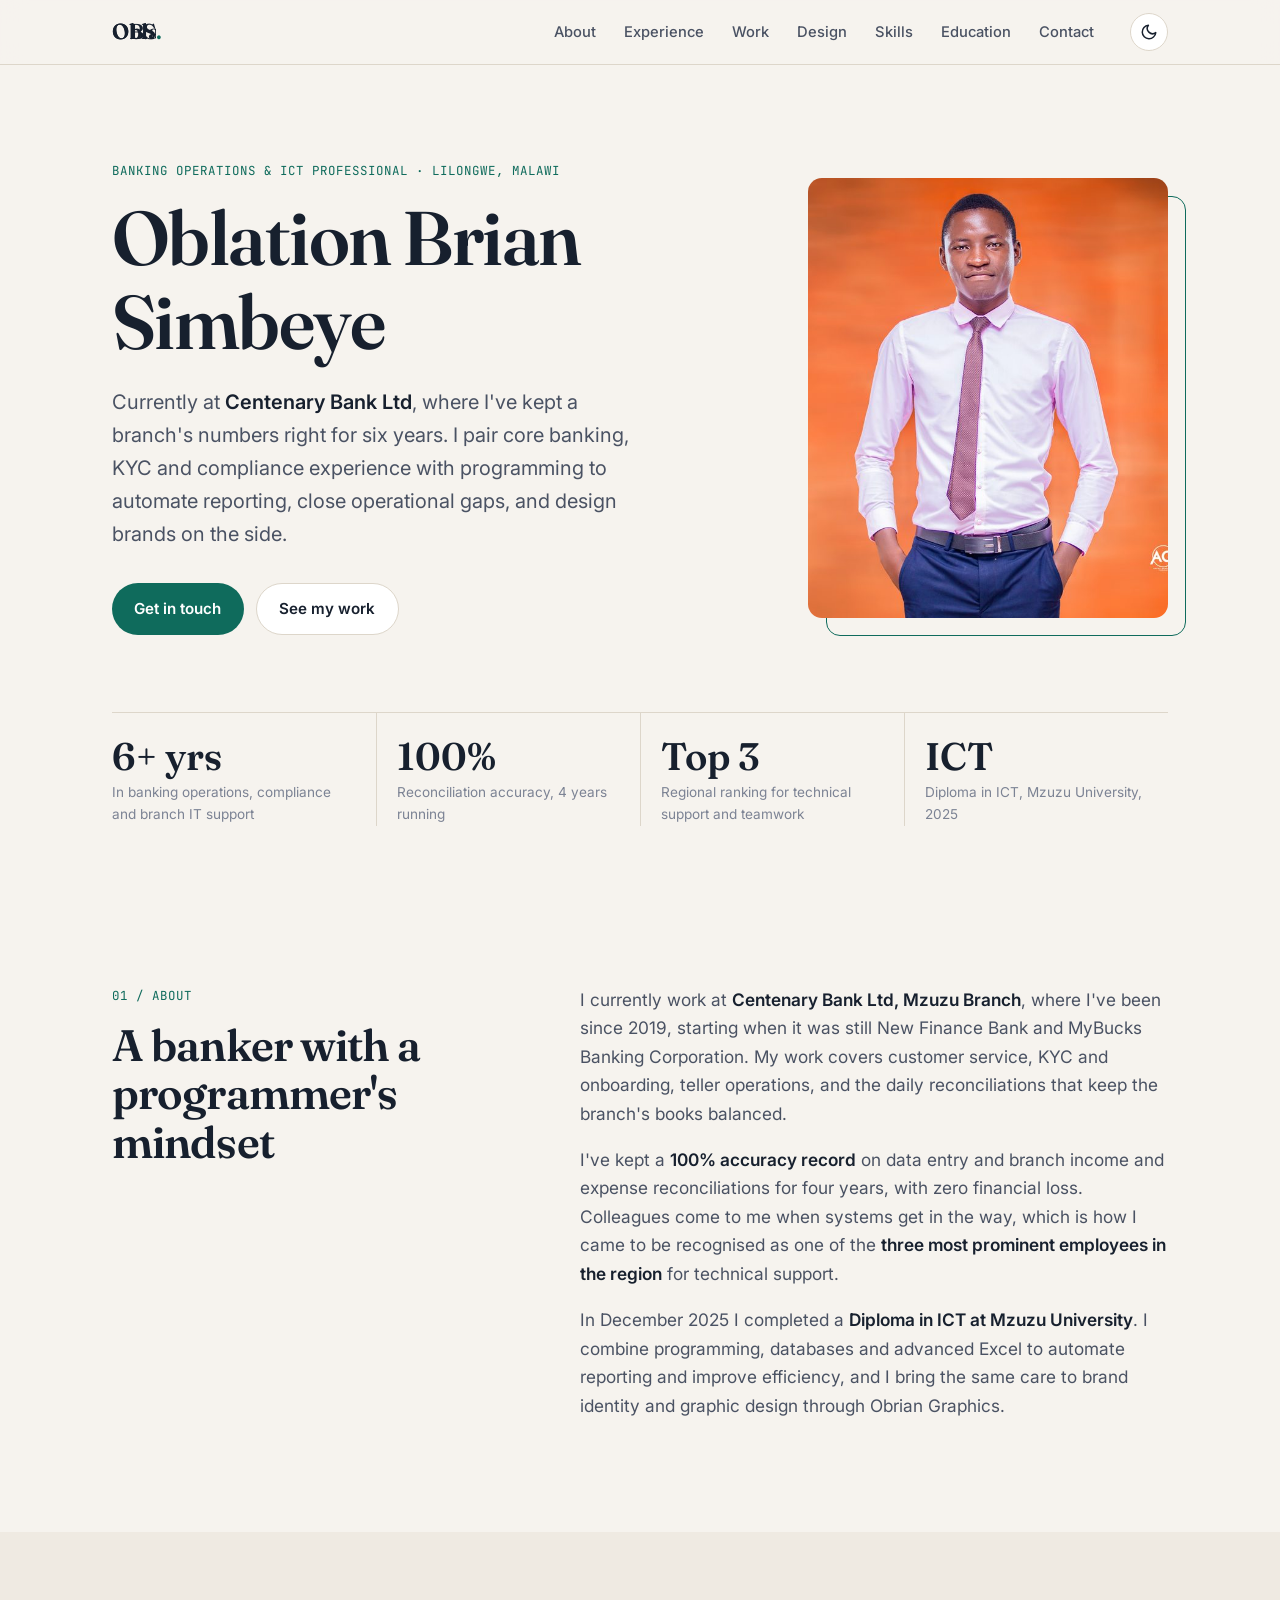
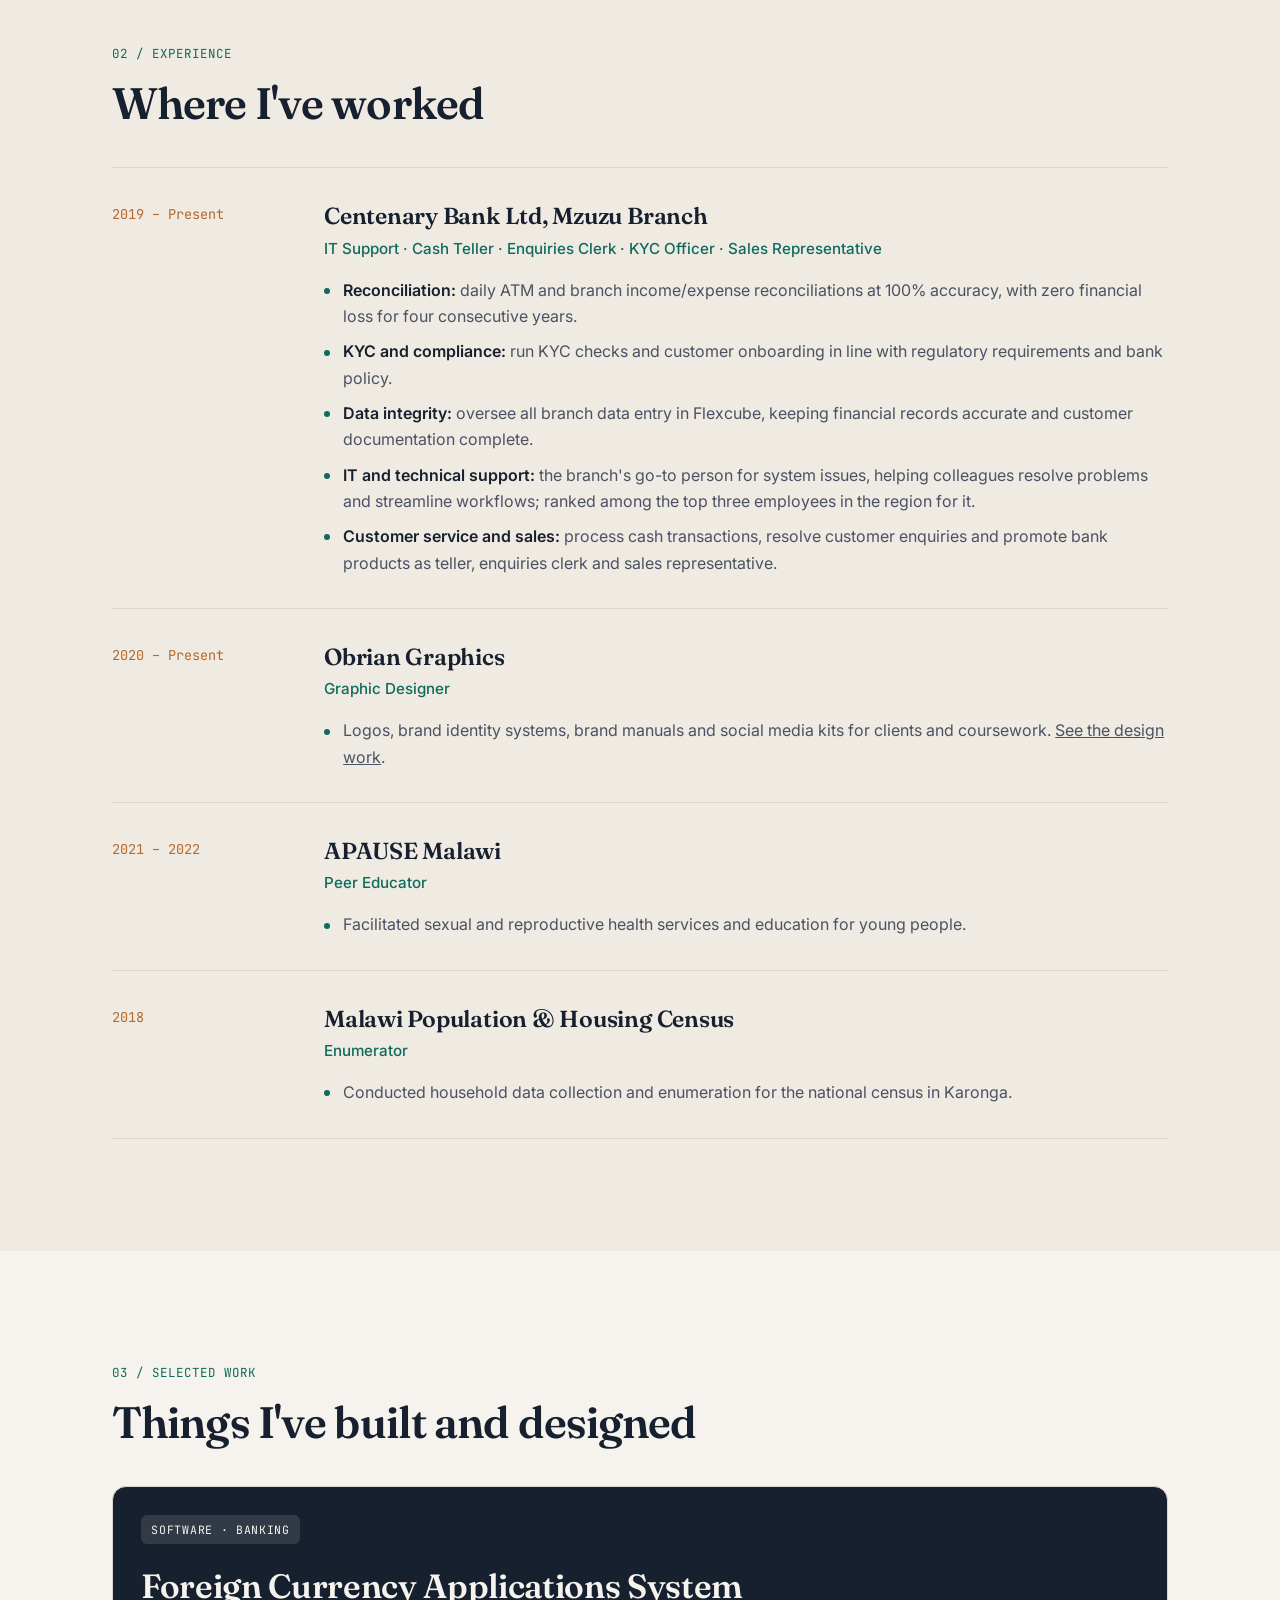
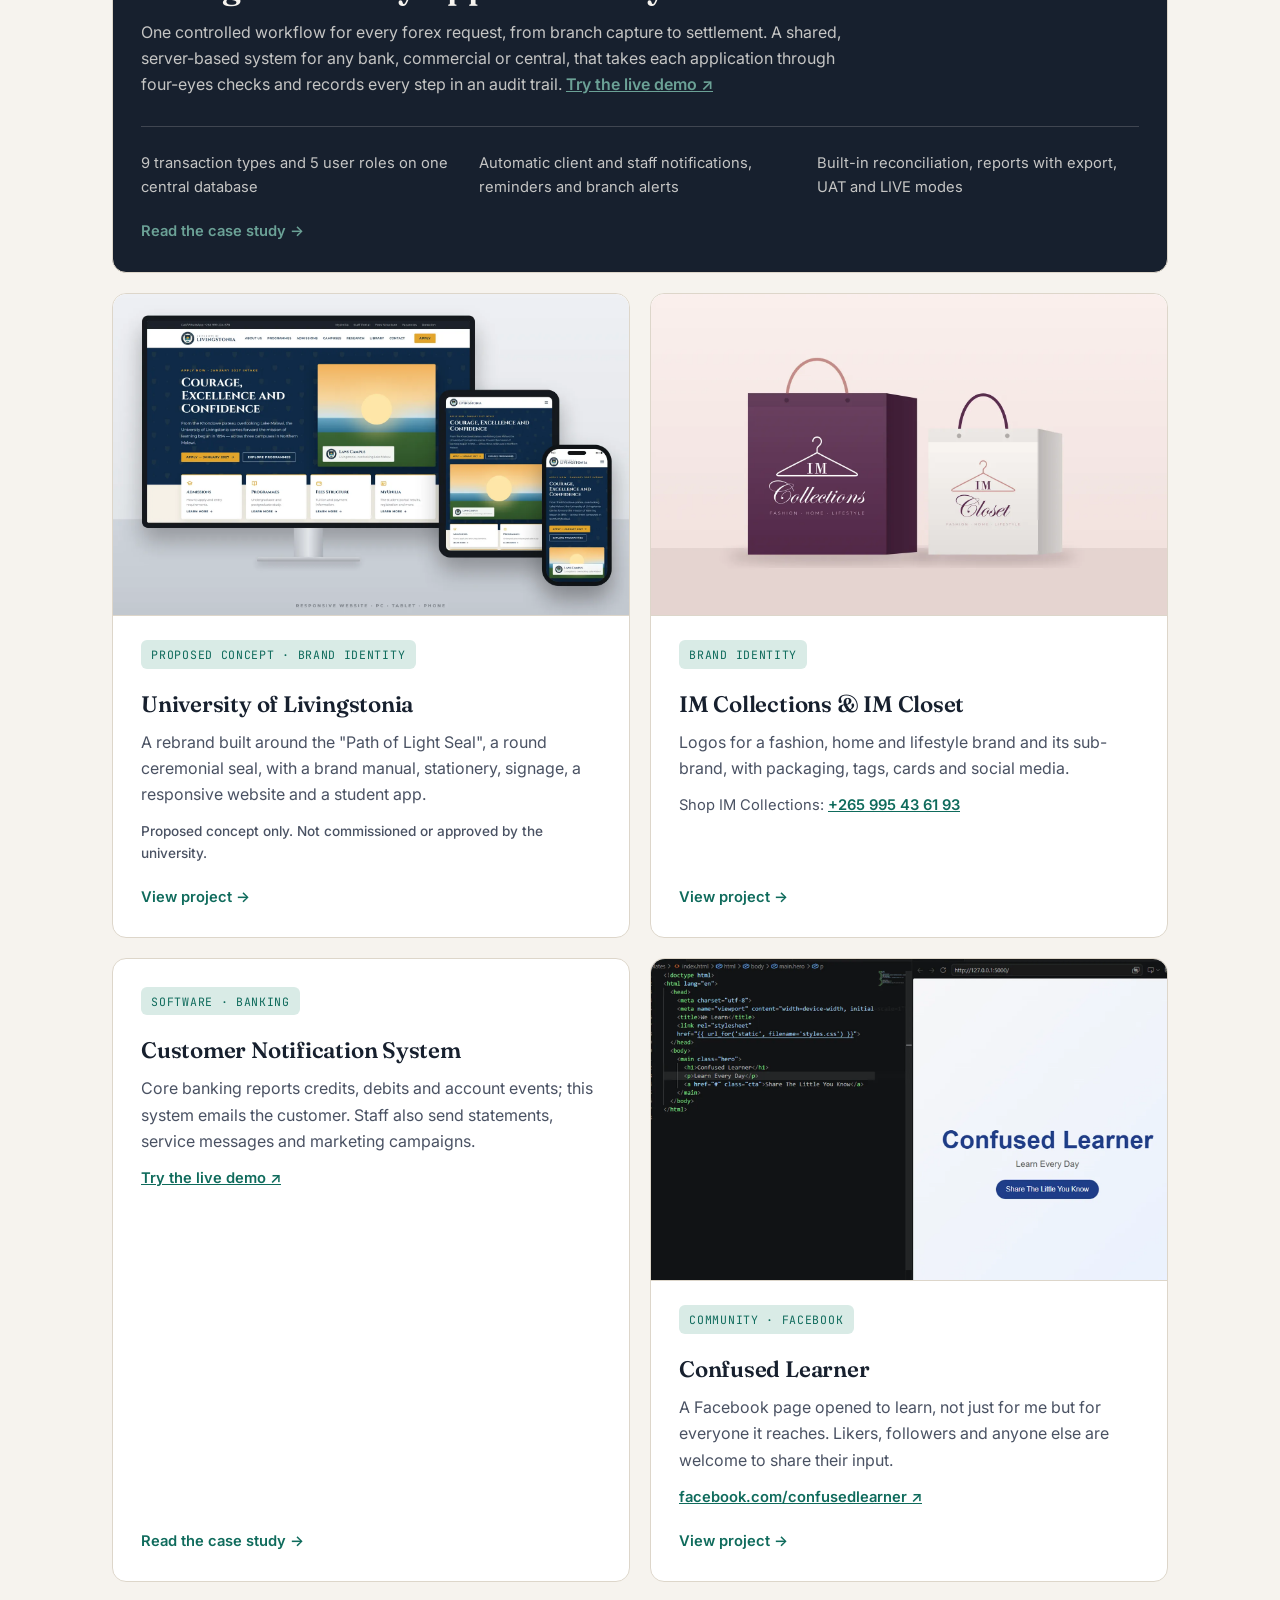
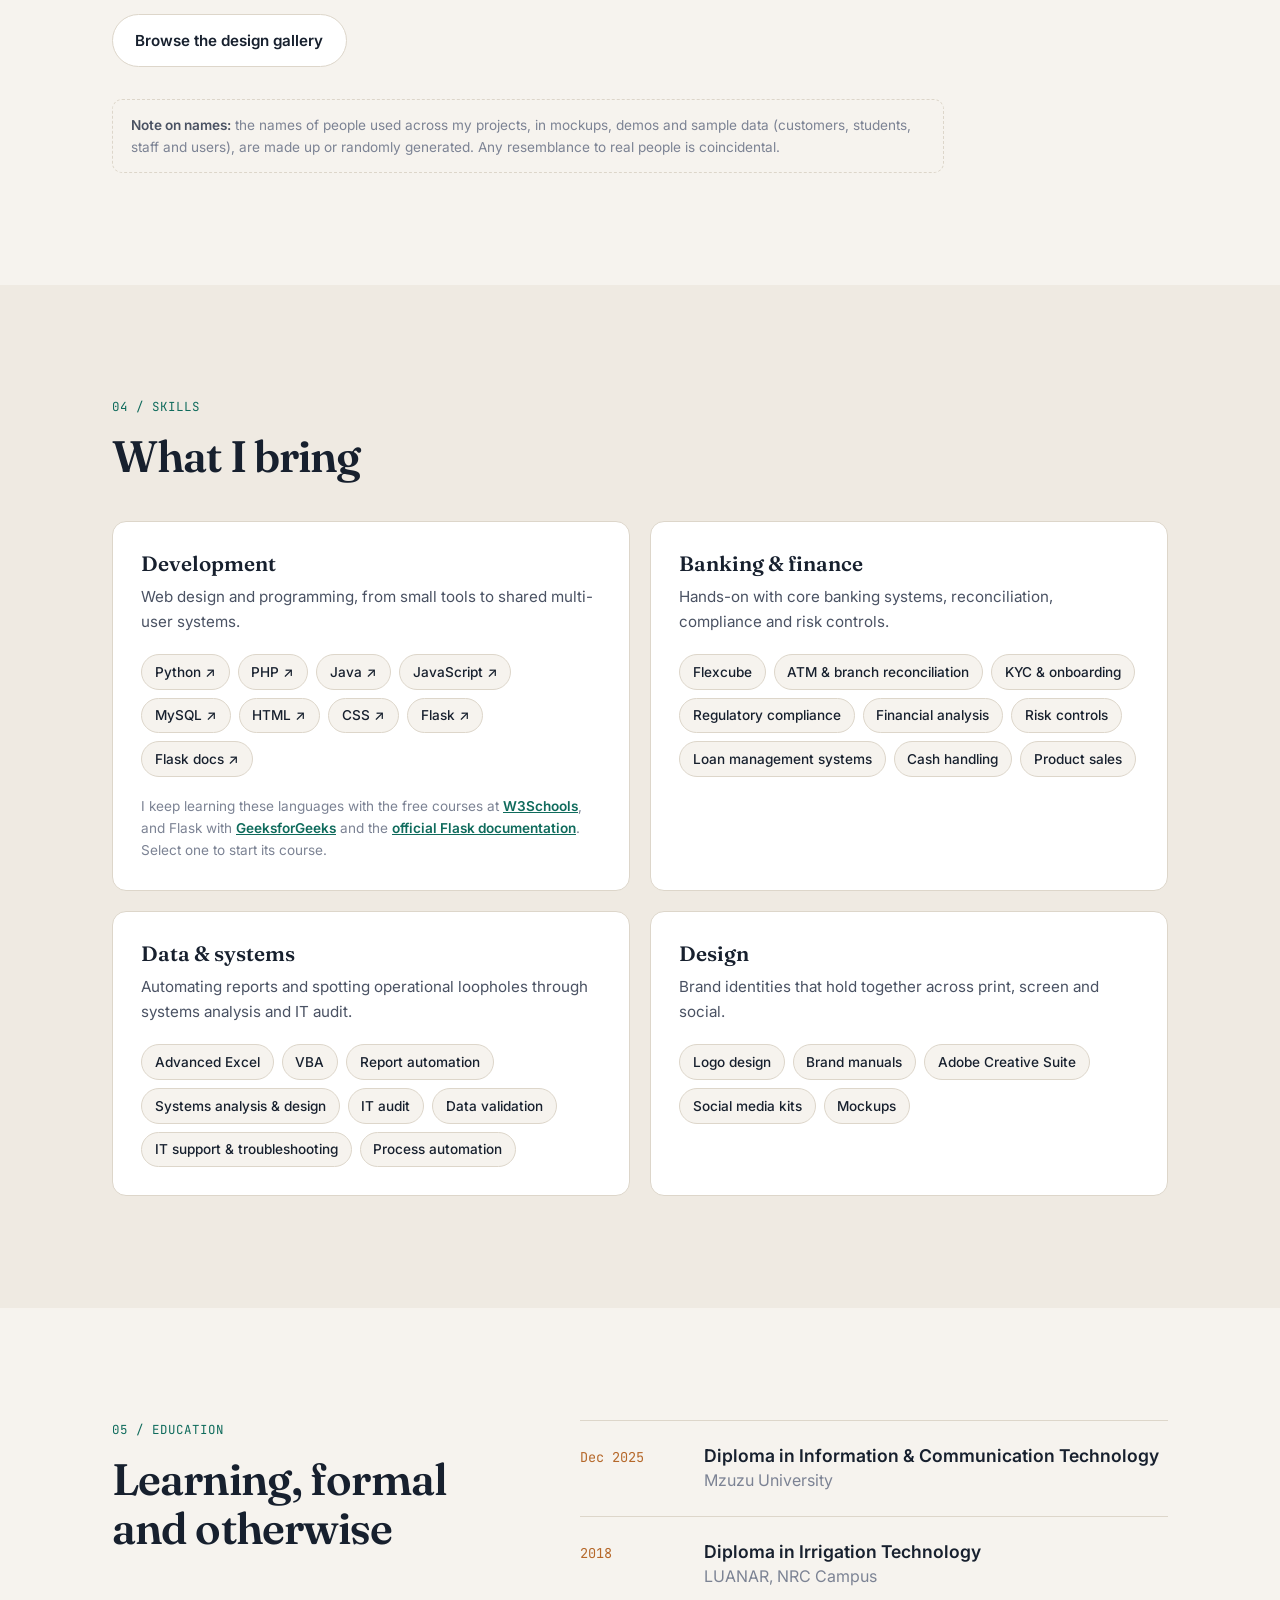
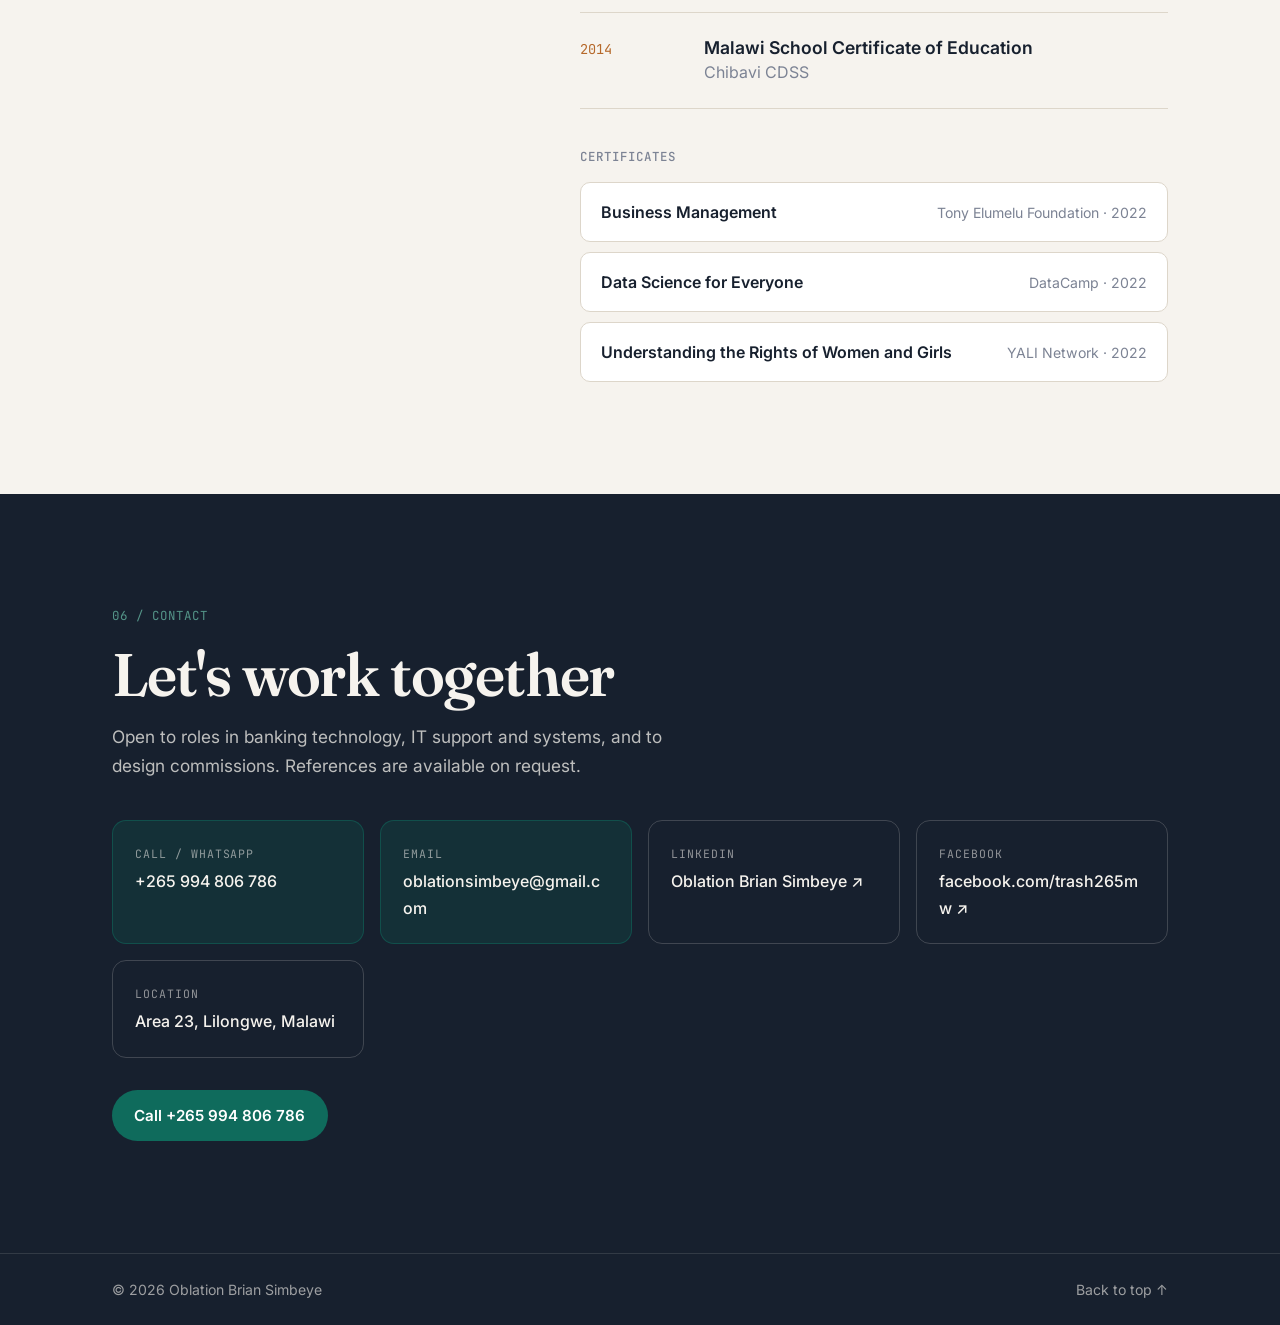
==== client/index.html @ 64e65b82 "Add the official Flask documentation link Co-Authored-By: Claude Opus 5.5 <noreply@anthropic.com>" ====
<!DOCTYPE html>
<html lang="en">
<head>
    <meta charset="UTF-8">
    <meta name="viewport" content="width=device-width, initial-scale=1.0">
    <title>Oblation Brian Simbeye</title>
    <meta name="description" content="Banking Operations & ICT Professional in Malawi: core banking operations, KYC and compliance, software development and graphic design.">
    <meta property="og:type" content="website">
    <meta property="og:title" content="Oblation Brian Simbeye · Banking Operations & ICT Professional">
    <meta property="og:description" content="Banking systems, software and brand identity work from Malawi.">
    <meta property="og:image" content="images/share.jpg">
    <meta name="twitter:card" content="summary_large_image">
    <link rel="icon" href="favicon.svg" type="image/svg+xml">
    <link rel="preconnect" href="https://fonts.googleapis.com">
    <link rel="preconnect" href="https://fonts.gstatic.com" crossorigin>
    <link href="https://fonts.googleapis.com/css2?family=Fraunces:opsz,wght@9..144,500;9..144,600&family=Inter:wght@400;500;600&family=JetBrains+Mono:wght@500&display=swap" rel="stylesheet">
    <link rel="stylesheet" href="style.css">
    <script>
        // Apply a saved theme before first paint to avoid a flash
        try {
            const saved = localStorage.getItem('theme');
            if (saved) document.documentElement.dataset.theme = saved;
        } catch (e) {}
    </script>
</head>
<body>
    <header class="site-header">
        <nav class="nav container">
            <a href="#home" class="brand" aria-label="Oblation Brian Simbeye, home"><span class="brand-name" aria-hidden="true"><span class="brand-short">OBS</span><span class="brand-full">Oblation Brian Simbeye</span></span><span class="brand-dot" aria-hidden="true">.</span></a>
            <ul class="nav-links" id="nav-links">
                <li><a href="#about">About</a></li>
                <li><a href="#experience">Experience</a></li>
                <li><a href="#projects">Work</a></li>
                <li><a href="design.html">Design</a></li>
                <li><a href="#skills">Skills</a></li>
                <li><a href="#education">Education</a></li>
                <li><a href="#contact">Contact</a></li>
            </ul>
            <button class="theme-toggle" type="button" aria-label="Toggle dark mode">
                <svg class="icon-moon" viewBox="0 0 24 24" aria-hidden="true"><path d="M21 12.8A9 9 0 1 1 11.2 3a7 7 0 0 0 9.8 9.8z"/></svg>
                <svg class="icon-sun" viewBox="0 0 24 24" aria-hidden="true"><circle cx="12" cy="12" r="4"/><path d="M12 2v2M12 20v2M4.9 4.9l1.4 1.4M17.7 17.7l1.4 1.4M2 12h2M20 12h2M4.9 19.1l1.4-1.4M17.7 6.3l1.4-1.4"/></svg>
            </button>
            <button class="menu-toggle" type="button" aria-label="Open menu" aria-expanded="false" aria-controls="nav-links">
                <svg viewBox="0 0 24 24" aria-hidden="true"><path d="M4 7h16M4 12h16M4 17h16"/></svg>
            </button>
        </nav>
    </header>

    <main>
        <!-- Hero -->
        <section id="home" class="hero">
            <div class="container hero-grid">
                <div class="hero-text">
                    <p class="eyebrow">Banking Operations &amp; ICT Professional · Lilongwe, Malawi</p>
                    <h1>Oblation Brian Simbeye</h1>
                    <p class="lede">
                        Currently at <strong>Centenary Bank Ltd</strong>, where I've kept a branch's numbers right for six years.
                        I pair core banking, KYC and compliance experience with programming to automate reporting,
                        close operational gaps, and design brands on the side.
                    </p>
                    <div class="hero-actions">
                        <a href="#contact" class="btn btn-primary">Get in touch</a>
                        <a href="#projects" class="btn btn-ghost">See my work</a>
                    </div>
                </div>
                <div class="hero-photo">
                    <img src="images/headshot.jpg" alt="Portrait of Oblation Brian Simbeye" width="720" height="720">
                </div>
            </div>

            <div class="container">
                <dl class="stats">
                    <div class="stat">
                        <dt>In banking operations, compliance and branch IT support</dt>
                        <dd>6+ yrs</dd>
                    </div>
                    <div class="stat">
                        <dt>Reconciliation accuracy, 4 years running</dt>
                        <dd>100%</dd>
                    </div>
                    <div class="stat">
                        <dt>Regional ranking for technical support and teamwork</dt>
                        <dd>Top 3</dd>
                    </div>
                    <div class="stat">
                        <dt>Diploma in ICT, Mzuzu University, 2025</dt>
                        <dd>ICT</dd>
                    </div>
                </dl>
            </div>
        </section>

        <!-- About -->
        <section id="about" class="section">
            <div class="container split">
                <div class="section-head">
                    <p class="eyebrow">01 / About</p>
                    <h2>A banker with a programmer's mindset</h2>
                </div>
                <div class="prose">
                    <p>
                        I currently work at <strong>Centenary Bank Ltd, Mzuzu Branch</strong>, where I've been since
                        2019, starting when it was still New Finance Bank and MyBucks Banking Corporation. My work covers
                        customer service, KYC and onboarding, teller operations, and the daily reconciliations
                        that keep the branch's books balanced.
                    </p>
                    <p>
                        I've kept a <strong>100% accuracy record</strong> on data entry and branch income and
                        expense reconciliations for four years, with zero financial loss. Colleagues come to me
                        when systems get in the way, which is how I came to be recognised as one of the
                        <strong>three most prominent employees in the region</strong> for technical support.
                    </p>
                    <p>
                        In December 2025 I completed a <strong>Diploma in ICT at Mzuzu University</strong>. I combine
                        programming, databases and advanced Excel to automate reporting and improve efficiency,
                        and I bring the same care to brand identity and graphic design through Obrian Graphics.
                    </p>
                </div>
            </div>
        </section>

        <!-- Experience -->
        <section id="experience" class="section section-alt">
            <div class="container">
                <div class="section-head">
                    <p class="eyebrow">02 / Experience</p>
                    <h2>Where I've worked</h2>
                </div>

                <ol class="timeline">
                    <li class="role">
                        <div class="role-meta">
                            <span class="role-date">2019 – Present</span>
                        </div>
                        <div class="role-body">
                            <h3>Centenary Bank Ltd, Mzuzu Branch</h3>
                            <p class="role-title">IT Support · Cash Teller · Enquiries Clerk · KYC Officer · Sales Representative</p>
                            <ul>
                                <li><strong>Reconciliation:</strong> daily ATM and branch income/expense reconciliations at 100% accuracy, with zero financial loss for four consecutive years.</li>
                                <li><strong>KYC and compliance:</strong> run KYC checks and customer onboarding in line with regulatory requirements and bank policy.</li>
                                <li><strong>Data integrity:</strong> oversee all branch data entry in Flexcube, keeping financial records accurate and customer documentation complete.</li>
                                <li><strong>IT and technical support:</strong> the branch's go-to person for system issues, helping colleagues resolve problems and streamline workflows; ranked among the top three employees in the region for it.</li>
                                <li><strong>Customer service and sales:</strong> process cash transactions, resolve customer enquiries and promote bank products as teller, enquiries clerk and sales representative.</li>
                            </ul>
                        </div>
                    </li>

                    <li class="role">
                        <div class="role-meta">
                            <span class="role-date">2020 – Present</span>
                        </div>
                        <div class="role-body">
                            <h3>Obrian Graphics</h3>
                            <p class="role-title">Graphic Designer</p>
                            <ul>
                                <li>Logos, brand identity systems, brand manuals and social media kits for clients and coursework. <a href="design.html">See the design work</a>.</li>
                            </ul>
                        </div>
                    </li>

                    <li class="role">
                        <div class="role-meta">
                            <span class="role-date">2021 – 2022</span>
                        </div>
                        <div class="role-body">
                            <h3>APAUSE Malawi</h3>
                            <p class="role-title">Peer Educator</p>
                            <ul>
                                <li>Facilitated sexual and reproductive health services and education for young people.</li>
                            </ul>
                        </div>
                    </li>

                    <li class="role">
                        <div class="role-meta">
                            <span class="role-date">2018</span>
                        </div>
                        <div class="role-body">
                            <h3>Malawi Population &amp; Housing Census</h3>
                            <p class="role-title">Enumerator</p>
                            <ul>
                                <li>Conducted household data collection and enumeration for the national census in Karonga.</li>
                            </ul>
                        </div>
                    </li>
                </ol>
            </div>
        </section>

        <!-- Projects -->
        <section id="projects" class="section">
            <div class="container">
                <div class="section-head">
                    <p class="eyebrow">03 / Selected work</p>
                    <h2>Things I've built and designed</h2>
                </div>

                <div class="projects">
                    <article class="project project-feature">
                        <div class="project-tag">Software · Banking</div>
                        <h3><a href="work/forex.html">Foreign Currency Applications System</a></h3>
                        <p>
                            One controlled workflow for every forex request, from branch capture to settlement.
                            A shared, server-based system for any bank, commercial or central, that takes each
                            application through four-eyes checks and records every step in an audit trail.
                            <a href="demo/forex/" target="_blank" rel="noopener" class="inline-demo">Try the live demo ↗</a>
                        </p>
                        <ul class="project-points">
                            <li>9 transaction types and 5 user roles on one central database</li>
                            <li>Automatic client and staff notifications, reminders and branch alerts</li>
                            <li>Built-in reconciliation, reports with export, UAT and LIVE modes</li>
                        </ul>
                        <span class="project-link">Read the case study</span>
                    </article>

                    <article class="project">
                        <a class="project-media" href="work/unilia.html" tabindex="-1" aria-hidden="true">
                            <img src="images/unilia-seal/devices.webp" alt="" loading="lazy" width="1600" height="1000">
                        </a>
                        <div class="project-tag">Proposed concept · Brand identity</div>
                        <h3><a href="work/unilia.html">University of Livingstonia</a></h3>
                        <p>
                            A rebrand built around the "Path of Light Seal", a round ceremonial seal, with a
                            brand manual, stationery, signage, a responsive website and a student app.
                        </p>
                        <p class="card-caution">Proposed concept only. Not commissioned or approved by the university.</p>
                        <span class="project-link">View project</span>
                    </article>

                    <article class="project">
                        <a class="project-media" href="work/im-collections.html" tabindex="-1" aria-hidden="true">
                            <img src="images/im/shopping-bags.webp" alt="" loading="lazy" width="1600" height="1100">
                        </a>
                        <div class="project-tag">Brand identity</div>
                        <h3><a href="work/im-collections.html">IM Collections &amp; IM Closet</a></h3>
                        <p>
                            Logos for a fashion, home and lifestyle brand and its sub-brand, with packaging,
                            tags, cards and social media.
                        </p>
                        <p class="card-contact">Shop IM Collections: <a href="https://wa.me/265995436193" target="_blank" rel="noopener" class="inline-demo">+265 995 43 61 93</a></p>
                        <span class="project-link">View project</span>
                    </article>

                    <article class="project">
                        <div class="project-tag">Software · Banking</div>
                        <h3><a href="work/notifications.html">Customer Notification System</a></h3>
                        <p>
                            Core banking reports credits, debits and account events; this system emails the
                            customer. Staff also send statements, service messages and marketing campaigns.
                        </p>
                        <p class="card-contact"><a href="https://bank-notifications-demo.onrender.com/" target="_blank" rel="noopener" class="inline-demo">Try the live demo ↗</a></p>
                        <span class="project-link">Read the case study</span>
                    </article>

                    <article class="project">
                        <a class="project-media" href="work/we-learn.html" tabindex="-1" aria-hidden="true">
                            <img src="images/we-learn/screen.webp" alt="" loading="lazy" width="1600" height="1600">
                        </a>
                        <div class="project-tag">Community · Facebook</div>
                        <h3><a href="work/we-learn.html">Confused Learner</a></h3>
                        <p>
                            A Facebook page opened to learn, not just for me but for everyone it reaches.
                            Likers, followers and anyone else are welcome to share their input.
                        </p>
                        <p class="card-contact"><a href="https://www.facebook.com/confusedlearner/" target="_blank" rel="noopener" class="inline-demo">facebook.com/confusedlearner ↗</a></p>
                        <span class="project-link">View project</span>
                    </article>
                </div>

                <div class="section-foot">
                    <a href="design.html" class="btn btn-ghost">Browse the design gallery</a>
                </div>
                <p class="names-note" role="note"><strong>Note on names:</strong> the names of people used across my projects, in mockups, demos and sample data (customers, students, staff and users), are made up or randomly generated. Any resemblance to real people is coincidental.</p>
            </div>
        </section>

        <!-- Skills -->
        <section id="skills" class="section section-alt">
            <div class="container">
                <div class="section-head">
                    <p class="eyebrow">04 / Skills</p>
                    <h2>What I bring</h2>
                </div>

                <div class="skill-groups">
                    <div class="skill-group">
                        <h3>Development</h3>
                        <p>Web design and programming, from small tools to shared multi-user systems.</p>
                        <ul class="chips">
                            <li><a href="https://www.w3schools.com/python/" target="_blank" rel="noopener" title="Free Python course on W3Schools">Python ↗</a></li>
                            <li><a href="https://www.w3schools.com/php/" target="_blank" rel="noopener" title="Free PHP course on W3Schools">PHP ↗</a></li>
                            <li><a href="https://www.w3schools.com/java/" target="_blank" rel="noopener" title="Free Java course on W3Schools">Java ↗</a></li>
                            <li><a href="https://www.w3schools.com/js/" target="_blank" rel="noopener" title="Free JavaScript course on W3Schools">JavaScript ↗</a></li>
                            <li><a href="https://www.w3schools.com/mysql/" target="_blank" rel="noopener" title="Free MySQL course on W3Schools">MySQL ↗</a></li>
                            <li><a href="https://www.w3schools.com/html/" target="_blank" rel="noopener" title="Free HTML course on W3Schools">HTML ↗</a></li>
                            <li><a href="https://www.w3schools.com/css/" target="_blank" rel="noopener" title="Free CSS course on W3Schools">CSS ↗</a></li>
                            <li><a href="https://www.geeksforgeeks.org/python/flask-tutorial/" target="_blank" rel="noopener" title="Free Flask tutorial on GeeksforGeeks">Flask ↗</a></li>
                            <li><a href="https://flask.palletsprojects.com/en/stable/" target="_blank" rel="noopener" title="Official Flask documentation">Flask docs ↗</a></li>
                        </ul>
                        <p class="skill-credit">
                            I keep learning these languages with the free courses at
                            <a href="https://www.w3schools.com/" target="_blank" rel="noopener">W3Schools</a>, and Flask
                            with <a href="https://www.geeksforgeeks.org/python/flask-tutorial/" target="_blank" rel="noopener">GeeksforGeeks</a>
                            and the <a href="https://flask.palletsprojects.com/en/stable/" target="_blank" rel="noopener">official Flask documentation</a>.
                            Select one to start its course.
                        </p>
                    </div>
                    <div class="skill-group">
                        <h3>Banking &amp; finance</h3>
                        <p>Hands-on with core banking systems, reconciliation, compliance and risk controls.</p>
                        <ul class="chips">
                            <li>Flexcube</li><li>ATM &amp; branch reconciliation</li><li>KYC &amp; onboarding</li>
                            <li>Regulatory compliance</li><li>Financial analysis</li><li>Risk controls</li>
                            <li>Loan management systems</li><li>Cash handling</li><li>Product sales</li>
                        </ul>
                    </div>
                    <div class="skill-group">
                        <h3>Data &amp; systems</h3>
                        <p>Automating reports and spotting operational loopholes through systems analysis and IT audit.</p>
                        <ul class="chips">
                            <li>Advanced Excel</li><li>VBA</li><li>Report automation</li>
                            <li>Systems analysis &amp; design</li><li>IT audit</li><li>Data validation</li>
                            <li>IT support &amp; troubleshooting</li><li>Process automation</li>
                        </ul>
                    </div>
                    <div class="skill-group">
                        <h3>Design</h3>
                        <p>Brand identities that hold together across print, screen and social.</p>
                        <ul class="chips">
                            <li>Logo design</li><li>Brand manuals</li><li>Adobe Creative Suite</li>
                            <li>Social media kits</li><li>Mockups</li>
                        </ul>
                    </div>
                </div>
            </div>
        </section>

        <!-- Education -->
        <section id="education" class="section">
            <div class="container split">
                <div class="section-head">
                    <p class="eyebrow">05 / Education</p>
                    <h2>Learning, formal and otherwise</h2>
                </div>
                <div>
                    <ul class="edu-list">
                        <li>
                            <span class="edu-year">Dec 2025</span>
                            <div>
                                <h3>Diploma in Information &amp; Communication Technology</h3>
                                <p>Mzuzu University</p>
                            </div>
                        </li>
                        <li>
                            <span class="edu-year">2018</span>
                            <div>
                                <h3>Diploma in Irrigation Technology</h3>
                                <p>LUANAR, NRC Campus</p>
                            </div>
                        </li>
                        <li>
                            <span class="edu-year">2014</span>
                            <div>
                                <h3>Malawi School Certificate of Education</h3>
                                <p>Chibavi CDSS</p>
                            </div>
                        </li>
                    </ul>

                    <h3 class="subhead">Certificates</h3>
                    <ul class="cert-list">
                        <li><span>Business Management</span><span>Tony Elumelu Foundation · 2022</span></li>
                        <li><span>Data Science for Everyone</span><span>DataCamp · 2022</span></li>
                        <li><span>Understanding the Rights of Women and Girls</span><span>YALI Network · 2022</span></li>
                    </ul>
                </div>
            </div>
        </section>

        <!-- Contact -->
        <section id="contact" class="section contact">
            <div class="container">
                <p class="eyebrow">06 / Contact</p>
                <h2>Let's work together</h2>
                <p class="contact-lede">
                    Open to roles in banking technology, IT support and systems, and to design commissions.
                    References are available on request.
                </p>
                <div class="contact-grid">
                    <a class="contact-card contact-card-primary" href="https://wa.me/265994806786" target="_blank" rel="noopener">
                        <span class="contact-label">Call / WhatsApp</span>
                        <span class="contact-value">+265 994 806 786</span>
                    </a>
                    <a class="contact-card contact-card-primary" href="mailto:oblationsimbeye@gmail.com">
                        <span class="contact-label">Email</span>
                        <span class="contact-value">oblationsimbeye@gmail.com</span>
                    </a>
                    <a class="contact-card" href="https://www.linkedin.com/in/oblation-brian-simbeye-961755188/" target="_blank" rel="noopener">
                        <span class="contact-label">LinkedIn</span>
                        <span class="contact-value">Oblation Brian Simbeye ↗</span>
                    </a>
                    <a class="contact-card" href="https://www.facebook.com/trash265mw/" target="_blank" rel="noopener">
                        <span class="contact-label">Facebook</span>
                        <span class="contact-value">facebook.com/trash265mw ↗</span>
                    </a>
                    <div class="contact-card">
                        <span class="contact-label">Location</span>
                        <span class="contact-value">Area 23, Lilongwe, Malawi</span>
                    </div>
                </div>
                <div class="section-foot">
                    <a href="tel:+265994806786" class="btn btn-primary">Call +265 994 806 786</a>
                </div>
            </div>
        </section>
    </main>

    <footer class="site-footer">
        <div class="container">
            <p>&copy; <span id="year">2026</span> Oblation Brian Simbeye</p>
            <a href="#home">Back to top ↑</a>
        </div>
    </footer>

    <script src="script.js"></script>
</body>
</html>
---- client/style.css ----
/* ---------- Tokens ---------- */
:root {
    --bg: #f6f3ee;
    --bg-alt: #efeae2;
    --surface: #ffffff;
    --ink: #17202e;
    --ink-soft: #4a5263;
    --ink-faint: #7c8394;
    --line: #ddd6ca;
    --accent: #0f6b5c;
    --accent-ink: #ffffff;
    --accent-soft: #d9ebe6;
    --warm: #b5682a;
    --deep: #17202e;
    --deep-ink: #f6f3ee;

    --font-display: 'Fraunces', Georgia, serif;
    --font-body: 'Inter', 'Segoe UI', system-ui, sans-serif;
    --font-mono: 'JetBrains Mono', Consolas, monospace;

    --radius: 14px;
    --max: 1120px;
    --gutter: clamp(16px, 4vw, 32px);
    color-scheme: light;
}

@media (prefers-color-scheme: dark) {
    :root:not([data-theme="light"]) {
        --bg: #11151c;
        --bg-alt: #161b24;
        --surface: #1c222d;
        --ink: #ece8e1;
        --ink-soft: #b3b8c3;
        --ink-faint: #848b99;
        --line: #2b3240;
        --accent: #5cc4ae;
        --accent-ink: #0b1714;
        --accent-soft: #1d3a35;
        --warm: #e3a26a;
        --deep: #0a0d12;
        --deep-ink: #ece8e1;
        color-scheme: dark;
    }
}

:root[data-theme="dark"] {
    --bg: #11151c;
    --bg-alt: #161b24;
    --surface: #1c222d;
    --ink: #ece8e1;
    --ink-soft: #b3b8c3;
    --ink-faint: #848b99;
    --line: #2b3240;
    --accent: #5cc4ae;
    --accent-ink: #0b1714;
    --accent-soft: #1d3a35;
    --warm: #e3a26a;
    --deep: #0a0d12;
    --deep-ink: #ece8e1;
    color-scheme: dark;
}

/* Inverted blocks stay dark in both themes */
.project-feature,
.contact,
.site-footer {
    --ink: var(--deep);
    --bg: var(--deep-ink);
}

/* ---------- Base ---------- */
*,
*::before,
*::after {
    margin: 0;
    padding: 0;
    box-sizing: border-box;
}

html {
    scroll-behavior: smooth;
    scroll-padding-top: 72px;
}

body {
    font-family: var(--font-body);
    font-size: 1rem;
    line-height: 1.65;
    color: var(--ink);
    background: var(--bg);
    -webkit-font-smoothing: antialiased;
    transition: background-color 0.3s, color 0.3s;
}

img {
    display: block;
    max-width: 100%;
}

a {
    color: inherit;
}

ul,
ol {
    list-style: none;
}

.container {
    width: 100%;
    max-width: var(--max);
    margin: 0 auto;
    padding: 0 var(--gutter);
}

h1,
h2 {
    font-family: var(--font-display);
    font-weight: 600;
    letter-spacing: -0.02em;
    line-height: 1.1;
}

h2 {
    font-size: clamp(1.9rem, 4vw, 2.75rem);
}

h3 {
    font-size: 1.1rem;
    font-weight: 600;
    line-height: 1.35;
}

strong {
    font-weight: 600;
    color: var(--ink);
}

.eyebrow {
    font-family: var(--font-mono);
    font-size: 0.78rem;
    letter-spacing: 0.08em;
    text-transform: uppercase;
    color: var(--accent);
    margin-bottom: 0.9rem;
}

/* ---------- Header ---------- */
.site-header {
    position: sticky;
    top: 0;
    z-index: 100;
    background: color-mix(in srgb, var(--bg) 85%, transparent);
    backdrop-filter: blur(12px);
    border-bottom: 1px solid var(--line);
}

.nav {
    display: flex;
    align-items: center;
    gap: 1.5rem;
    height: 64px;
}

.brand {
    font-family: var(--font-display);
    font-weight: 600;
    font-size: 1.35rem;
    text-decoration: none;
    letter-spacing: -0.02em;
}

.brand {
    display: inline-flex;
    align-items: baseline;
    min-width: 0;
    white-space: nowrap;
}

.brand-dot {
    color: var(--accent);
}

/* Header name: "OBS" widens into the full name once the page is scrolled */
.brand-name {
    display: inline-grid;
    overflow: hidden;
}

.brand-short,
.brand-full {
    grid-area: 1 / 1;
    transition: opacity 0.35s ease, transform 0.45s cubic-bezier(0.2, 0.7, 0.2, 1);
}

.brand-full {
    max-width: 0;
    opacity: 0;
    transform: translateY(0.4em);
    transition: max-width 0.55s cubic-bezier(0.2, 0.7, 0.2, 1), opacity 0.35s ease 0.1s, transform 0.45s cubic-bezier(0.2, 0.7, 0.2, 1) 0.05s;
}

.site-header.is-scrolled .brand-short {
    opacity: 0;
    transform: translateY(-0.4em);
}

.site-header.is-scrolled .brand-full {
    max-width: 14em;
    opacity: 1;
    transform: none;
}

@media (prefers-reduced-motion: reduce) {
    .brand-short,
    .brand-full {
        transition: none;
    }
}

.nav-links {
    display: flex;
    gap: 0.25rem;
    margin-left: auto;
}

.nav-links a {
    display: block;
    padding: 0.4rem 0.75rem;
    font-size: 0.92rem;
    font-weight: 500;
    color: var(--ink-soft);
    text-decoration: none;
    border-radius: 8px;
    transition: color 0.2s, background-color 0.2s;
}

.nav-links a:hover {
    color: var(--ink);
    background: var(--bg-alt);
}

.theme-toggle {
    display: grid;
    place-items: center;
    width: 38px;
    height: 38px;
    border: 1px solid var(--line);
    border-radius: 50%;
    background: var(--surface);
    color: var(--ink);
    cursor: pointer;
    flex-shrink: 0;
}

.theme-toggle svg {
    width: 18px;
    height: 18px;
    fill: none;
    stroke: currentColor;
    stroke-width: 2;
    stroke-linecap: round;
    stroke-linejoin: round;
}

.icon-sun {
    display: none;
}

:root[data-theme="dark"] .icon-sun {
    display: block;
}

:root[data-theme="dark"] .icon-moon {
    display: none;
}

@media (prefers-color-scheme: dark) {
    :root:not([data-theme="light"]) .icon-sun {
        display: block;
    }

    :root:not([data-theme="light"]) .icon-moon {
        display: none;
    }
}

/* ---------- Hero ---------- */
.hero {
    padding: clamp(3rem, 8vw, 6rem) 0 3rem;
}

.hero-grid {
    display: grid;
    grid-template-columns: 1.4fr 1fr;
    align-items: center;
    gap: clamp(2rem, 5vw, 4rem);
}

.hero h1 {
    font-size: clamp(2.6rem, 7vw, 4.75rem);
    margin-bottom: 1.4rem;
}

.lede {
    font-size: clamp(1.05rem, 1.6vw, 1.25rem);
    color: var(--ink-soft);
    max-width: 34rem;
    margin-bottom: 2rem;
}

.hero-actions {
    display: flex;
    flex-wrap: wrap;
    gap: 0.75rem;
}

.btn {
    display: inline-flex;
    align-items: center;
    padding: 0.8rem 1.4rem;
    border-radius: 999px;
    font-weight: 600;
    font-size: 0.95rem;
    text-decoration: none;
    transition: transform 0.2s, background-color 0.2s, border-color 0.2s;
}

.btn:hover {
    transform: translateY(-2px);
}

.btn-primary {
    background: var(--accent);
    color: var(--accent-ink);
}

.btn-ghost {
    border: 1px solid var(--line);
    background: var(--surface);
}

.btn-ghost:hover {
    border-color: var(--ink-faint);
}

.hero-photo {
    position: relative;
    justify-self: end;
    width: 100%;
    max-width: 360px;
}

.hero-photo::before {
    content: '';
    position: absolute;
    inset: 18px -18px -18px 18px;
    border: 1.5px solid var(--accent);
    border-radius: var(--radius);
}

.hero-photo img {
    position: relative;
    width: 100%;
    aspect-ratio: 9 / 11;
    height: auto;
    object-fit: cover;
    border-radius: var(--radius);
    background: var(--bg-alt);
}

.stats {
    display: grid;
    grid-template-columns: repeat(4, 1fr);
    margin-top: clamp(3rem, 6vw, 5rem);
    border-top: 1px solid var(--line);
}

.stat {
    display: flex;
    flex-direction: column-reverse;
    gap: 0.35rem;
    padding: 1.5rem 1.25rem 0 0;
}

.stat + .stat {
    padding-left: 1.25rem;
    border-left: 1px solid var(--line);
}

.stat dd {
    font-family: var(--font-display);
    font-size: clamp(1.8rem, 3.5vw, 2.4rem);
    font-weight: 600;
    line-height: 1;
}

.stat dt {
    font-size: 0.85rem;
    color: var(--ink-faint);
}

/* ---------- Sections ---------- */
.section {
    padding: clamp(4rem, 9vw, 7rem) 0;
}

.section-alt {
    background: var(--bg-alt);
}

.section-head {
    margin-bottom: 2.5rem;
}

.split {
    display: grid;
    grid-template-columns: 1fr 1.5fr;
    gap: clamp(2rem, 6vw, 5rem);
    align-items: start;
}

.split .section-head {
    position: sticky;
    top: 96px;
}

.prose p {
    color: var(--ink-soft);
    font-size: 1.08rem;
}

.prose p + p {
    margin-top: 1.1rem;
}

.reveal {
    opacity: 0;
    transform: translateY(24px);
    transition: opacity 0.7s ease, transform 0.7s ease;
}

.reveal.is-visible {
    opacity: 1;
    transform: none;
}

@media (prefers-reduced-motion: reduce) {
    html {
        scroll-behavior: auto;
    }

    .reveal {
        opacity: 1;
        transform: none;
        transition: none;
    }
}

/* ---------- Experience ---------- */
.timeline {
    border-top: 1px solid var(--line);
}

.role {
    display: grid;
    grid-template-columns: 180px 1fr;
    gap: 2rem;
    padding: 2rem 0;
    border-bottom: 1px solid var(--line);
}

.role-date {
    font-family: var(--font-mono);
    font-size: 0.85rem;
    color: var(--warm);
}

.role-body h3 {
    font-family: var(--font-display);
    font-size: 1.45rem;
    font-weight: 600;
    letter-spacing: -0.01em;
}

.role-title {
    color: var(--accent);
    font-weight: 500;
    font-size: 0.95rem;
    margin: 0.25rem 0 1rem;
}

.role-body ul li {
    position: relative;
    padding-left: 1.2rem;
    color: var(--ink-soft);
}

.role-body ul li + li {
    margin-top: 0.55rem;
}

.role-body ul li::before {
    content: '';
    position: absolute;
    left: 0;
    top: 0.7em;
    width: 6px;
    height: 6px;
    border-radius: 50%;
    background: var(--accent);
}

/* ---------- Projects ---------- */
.projects {
    display: grid;
    grid-template-columns: repeat(2, 1fr);
    gap: 1.25rem;
}

.project {
    display: flex;
    flex-direction: column;
    padding: 1.75rem;
    background: var(--surface);
    border: 1px solid var(--line);
    border-radius: var(--radius);
    transition: transform 0.25s, border-color 0.25s;
}

.project:hover {
    transform: translateY(-4px);
    border-color: var(--accent);
}

.project h3 {
    font-family: var(--font-display);
    font-size: 1.4rem;
    font-weight: 600;
    letter-spacing: -0.01em;
    margin-bottom: 0.6rem;
}

.project p {
    color: var(--ink-soft);
}

.project-tag {
    align-self: flex-start;
    font-family: var(--font-mono);
    font-size: 0.72rem;
    letter-spacing: 0.06em;
    text-transform: uppercase;
    padding: 0.3rem 0.65rem;
    border-radius: 6px;
    background: var(--accent-soft);
    color: var(--accent);
    margin-bottom: 1.25rem;
}

.project-feature {
    grid-column: 1 / -1;
    background: var(--ink);
    border-color: var(--line);
    color: var(--bg);
}

.project-feature h3 {
    font-size: clamp(1.6rem, 3vw, 2.1rem);
}

.project-feature p,
.project-feature .project-points li {
    color: color-mix(in srgb, var(--bg) 78%, transparent);
}

.project-feature p {
    max-width: 44rem;
}

.project-feature .project-tag {
    background: color-mix(in srgb, var(--bg) 12%, transparent);
    color: var(--bg);
}

.project-points {
    display: grid;
    grid-template-columns: repeat(3, 1fr);
    gap: 1rem;
    margin-top: 1.75rem;
    padding-top: 1.5rem;
    border-top: 1px solid color-mix(in srgb, var(--bg) 18%, transparent);
}

.project-points li {
    font-size: 0.92rem;
}

/* ---------- Skills ---------- */
.skill-groups {
    display: grid;
    grid-template-columns: repeat(2, 1fr);
    gap: 1.25rem;
}

.skill-group {
    padding: 1.75rem;
    background: var(--surface);
    border: 1px solid var(--line);
    border-radius: var(--radius);
}

.skill-group h3 {
    font-family: var(--font-display);
    font-size: 1.3rem;
    font-weight: 600;
}

.skill-group p {
    color: var(--ink-soft);
    font-size: 0.95rem;
    margin: 0.4rem 0 1.25rem;
}

.chips {
    display: flex;
    flex-wrap: wrap;
    gap: 0.5rem;
}

.chips li {
    font-size: 0.85rem;
    font-weight: 500;
    padding: 0.35rem 0.8rem;
    border: 1px solid var(--line);
    border-radius: 999px;
    background: var(--bg);
}

.chips li:has(a) {
    padding: 0;
}

.chips a {
    display: block;
    padding: 0.35rem 0.8rem;
    border-radius: 999px;
    text-decoration: none;
    transition: background-color 0.2s, color 0.2s;
}

.chips a:hover,
.chips a:focus-visible {
    background: var(--accent);
    color: var(--accent-ink);
}

.skill-group .skill-credit {
    margin: 1.1rem 0 0;
    font-size: 0.85rem;
    color: var(--ink-faint);
}

.skill-credit a {
    color: var(--accent);
    font-weight: 600;
}

/* ---------- Education ---------- */
.edu-list {
    border-top: 1px solid var(--line);
}

.edu-list li {
    display: grid;
    grid-template-columns: 100px 1fr;
    gap: 1.5rem;
    padding: 1.4rem 0;
    border-bottom: 1px solid var(--line);
}

.edu-year {
    font-family: var(--font-mono);
    font-size: 0.85rem;
    color: var(--warm);
    padding-top: 0.15rem;
}

.edu-list p {
    color: var(--ink-faint);
}

.subhead {
    margin: 2.5rem 0 1rem;
    font-family: var(--font-mono);
    font-size: 0.78rem;
    font-weight: 500;
    letter-spacing: 0.08em;
    text-transform: uppercase;
    color: var(--ink-faint);
}

.cert-list {
    display: grid;
    gap: 0.6rem;
}

.cert-list li {
    display: flex;
    justify-content: space-between;
    align-items: baseline;
    flex-wrap: wrap;
    gap: 0.25rem 1rem;
    padding: 1rem 1.25rem;
    background: var(--surface);
    border: 1px solid var(--line);
    border-radius: 10px;
}

.cert-list li span:first-child {
    font-weight: 600;
}

.cert-list li span:last-child {
    font-size: 0.88rem;
    color: var(--ink-faint);
}

/* ---------- Contact ---------- */
.contact {
    background: var(--ink);
    color: var(--bg);
}

.contact .eyebrow {
    color: color-mix(in srgb, var(--accent) 70%, var(--bg));
}

.contact h2 {
    font-size: clamp(2.2rem, 6vw, 3.75rem);
}

.contact-lede {
    max-width: 36rem;
    margin: 1rem 0 2.5rem;
    font-size: 1.08rem;
    color: color-mix(in srgb, var(--bg) 75%, transparent);
}

.contact-grid {
    display: grid;
    grid-template-columns: repeat(auto-fit, minmax(240px, 1fr));
    gap: 1rem;
}

.contact-card {
    display: flex;
    flex-direction: column;
    gap: 0.35rem;
    padding: 1.4rem;
    border: 1px solid color-mix(in srgb, var(--bg) 18%, transparent);
    border-radius: var(--radius);
    text-decoration: none;
    transition: border-color 0.2s, background-color 0.2s;
}

a.contact-card:hover {
    border-color: color-mix(in srgb, var(--bg) 50%, transparent);
    background: color-mix(in srgb, var(--bg) 6%, transparent);
}

.contact-label {
    font-family: var(--font-mono);
    font-size: 0.72rem;
    letter-spacing: 0.08em;
    text-transform: uppercase;
    color: color-mix(in srgb, var(--bg) 55%, transparent);
}

.contact-value {
    font-weight: 500;
    overflow-wrap: break-word;
}

/* ---------- Footer ---------- */
.site-footer {
    background: var(--ink);
    color: color-mix(in srgb, var(--bg) 60%, transparent);
    font-size: 0.88rem;
    border-top: 1px solid color-mix(in srgb, var(--bg) 12%, transparent);
}

.site-footer .container {
    display: flex;
    justify-content: space-between;
    gap: 1rem;
    padding-top: 1.5rem;
    padding-bottom: 1.5rem;
}

.site-footer a {
    text-decoration: none;
}

.site-footer a:hover {
    color: var(--bg);
}

/* ---------- Mobile menu ---------- */
.menu-toggle {
    display: none;
    place-items: center;
    width: 38px;
    height: 38px;
    border: 1px solid var(--line);
    border-radius: 50%;
    background: var(--surface);
    color: var(--ink);
    cursor: pointer;
    flex-shrink: 0;
}

.menu-toggle svg {
    width: 18px;
    height: 18px;
    fill: none;
    stroke: currentColor;
    stroke-width: 2;
    stroke-linecap: round;
}

.nav-links a[aria-current="page"] {
    color: var(--ink);
    background: var(--bg-alt);
}

/* ---------- Work cards with images ---------- */
.project-media {
    display: block;
    margin: -1.75rem -1.75rem 1.5rem;
    aspect-ratio: 16 / 10;
    overflow: hidden;
    border-radius: var(--radius) var(--radius) 0 0;
    background: var(--bg-alt);
    border-bottom: 1px solid var(--line);
}

.project-media img {
    width: 100%;
    height: 100%;
    object-fit: cover;
    transition: transform 0.5s ease;
}

.project:hover .project-media img {
    transform: scale(1.03);
}

.project-link {
    margin-top: auto;
    padding-top: 1.25rem;
    font-weight: 600;
    font-size: 0.92rem;
    color: var(--accent);
    text-decoration: none;
}

.project-link::after {
    content: ' →';
}

.project-feature .project-link {
    color: color-mix(in srgb, var(--accent) 60%, var(--bg));
}

/* Whole card is clickable via its title link */
.project {
    position: relative;
}

.project h3 a {
    text-decoration: none;
}

.project h3 a::after {
    content: '';
    position: absolute;
    inset: 0;
    border-radius: var(--radius);
}

.section-foot {
    margin-top: 2rem;
    display: flex;
    flex-wrap: wrap;
    gap: 0.75rem;
}

/* ---------- Case study pages ---------- */
.case-hero {
    padding: clamp(2.5rem, 6vw, 4.5rem) 0 2.5rem;
}

.back-link {
    display: inline-block;
    margin-bottom: 2rem;
    font-size: 0.9rem;
    font-weight: 500;
    color: var(--ink-soft);
    text-decoration: none;
}

.back-link:hover {
    color: var(--ink);
}

.case-hero h1 {
    font-size: clamp(2.4rem, 6vw, 4.25rem);
    max-width: 16ch;
    margin-bottom: 1.25rem;
}

.case-meta {
    display: grid;
    grid-template-columns: repeat(auto-fit, minmax(180px, 1fr));
    gap: 1.25rem 2rem;
    margin-top: 2.5rem;
    padding-top: 1.5rem;
    border-top: 1px solid var(--line);
}

.case-meta dt {
    font-family: var(--font-mono);
    font-size: 0.72rem;
    letter-spacing: 0.08em;
    text-transform: uppercase;
    color: var(--ink-faint);
    margin-bottom: 0.3rem;
}

.case-meta dd {
    font-weight: 500;
}

.case-cover {
    margin-top: 1rem;
}

.case-cover img {
    width: 100%;
    height: auto;
    border-radius: var(--radius);
    border: 1px solid var(--line);
}

.feature-grid {
    display: grid;
    grid-template-columns: repeat(3, 1fr);
    gap: 1.25rem;
}

.feature {
    padding: 1.5rem;
    background: var(--surface);
    border: 1px solid var(--line);
    border-radius: var(--radius);
}

.feature h3 {
    margin-bottom: 0.4rem;
}

.feature p {
    color: var(--ink-soft);
    font-size: 0.95rem;
}

.flow {
    display: flex;
    flex-wrap: wrap;
    gap: 0.5rem;
    counter-reset: step;
}

.flow li {
    counter-increment: step;
    display: flex;
    align-items: center;
    gap: 0.6rem;
    padding: 0.65rem 1rem;
    background: var(--surface);
    border: 1px solid var(--line);
    border-radius: 999px;
    font-weight: 500;
    font-size: 0.92rem;
}

.flow li::before {
    content: counter(step);
    display: grid;
    place-items: center;
    width: 1.5rem;
    height: 1.5rem;
    border-radius: 50%;
    background: var(--accent);
    color: var(--accent-ink);
    font-family: var(--font-mono);
    font-size: 0.72rem;
}

.case-stats {
    display: grid;
    grid-template-columns: repeat(4, 1fr);
    gap: 1.25rem;
    margin-bottom: 2.5rem;
}

.case-stats div {
    padding: 1.25rem 0;
    border-top: 2px solid var(--accent);
}

.case-stats dd {
    font-family: var(--font-display);
    font-size: clamp(1.8rem, 4vw, 2.5rem);
    font-weight: 600;
    line-height: 1;
}

.case-stats dt {
    margin-top: 0.4rem;
    font-size: 0.88rem;
    color: var(--ink-faint);
}

.case-stats div {
    display: flex;
    flex-direction: column-reverse;
}

.swatches {
    display: flex;
    flex-wrap: wrap;
    gap: 0.75rem;
    margin-top: 1.5rem;
}

.swatch {
    display: flex;
    align-items: center;
    gap: 0.6rem;
    font-size: 0.85rem;
}

.swatch span {
    width: 2.25rem;
    height: 2.25rem;
    border-radius: 8px;
    border: 1px solid var(--line);
}

.swatch code {
    font-family: var(--font-mono);
    font-size: 0.78rem;
    color: var(--ink-faint);
}

.case-next {
    display: flex;
    justify-content: space-between;
    align-items: center;
    flex-wrap: wrap;
    gap: 1rem;
    padding: 2.5rem 0;
    border-top: 1px solid var(--line);
}

.case-next a {
    text-decoration: none;
}

.case-next .next-title {
    display: block;
    font-family: var(--font-display);
    font-size: clamp(1.4rem, 3vw, 2rem);
    font-weight: 600;
}

.case-next .next-title::after {
    content: ' →';
    color: var(--accent);
}

/* ---------- Gallery ---------- */
.gallery {
    display: grid;
    grid-template-columns: repeat(2, 1fr);
    gap: 1.25rem;
}

.gallery-wide {
    grid-column: 1 / -1;
}

.gallery figure {
    margin: 0;
}

.gallery a {
    display: block;
    overflow: hidden;
    border-radius: var(--radius);
    border: 1px solid var(--line);
    background: var(--bg-alt);
    cursor: zoom-in;
}

.gallery img {
    width: 100%;
    height: auto;
    transition: transform 0.5s ease;
}

.gallery a:hover img {
    transform: scale(1.02);
}

.gallery figcaption {
    margin-top: 0.6rem;
    font-size: 0.88rem;
    color: var(--ink-faint);
}

.filter-bar {
    display: flex;
    flex-wrap: wrap;
    gap: 0.5rem;
    margin-bottom: 2rem;
}

.filter-bar .btn {
    cursor: pointer;
    font-family: inherit;
    color: var(--ink);
}

.filter-bar .btn.is-active {
    background: var(--ink);
    border-color: var(--ink);
    color: var(--bg);
}

.gallery figure[hidden] {
    display: none;
}

.contact .btn-ghost {
    background: transparent;
    color: var(--bg);
    border-color: color-mix(in srgb, var(--bg) 30%, transparent);
}

.lightbox {
    width: min(1400px, 94vw);
    max-height: 92vh;
    margin: auto;
    padding: 0;
    border: 0;
    border-radius: var(--radius);
    background: var(--deep);
    color: var(--deep-ink);
    overflow: hidden;
}

.lightbox::backdrop {
    background: rgba(5, 8, 12, 0.85);
}

.lightbox figure {
    margin: 0;
}

.lightbox img {
    width: 100%;
    max-height: calc(92vh - 3.5rem);
    object-fit: contain;
}

.lightbox figcaption {
    padding: 0.9rem 1.25rem;
    font-size: 0.9rem;
}

.lightbox-close {
    position: absolute;
    top: 0.75rem;
    right: 0.75rem;
    width: 38px;
    height: 38px;
    border: 0;
    border-radius: 50%;
    background: rgba(0, 0, 0, 0.55);
    color: #fff;
    font-size: 1.25rem;
    cursor: pointer;
}

/* Links inside a fully clickable card sit above the card's link layer */
.inline-demo {
    position: relative;
    z-index: 1;
    font-weight: 600;
    color: var(--accent);
    white-space: nowrap;
}

.project-feature .inline-demo {
    color: color-mix(in srgb, var(--accent) 60%, var(--bg));
}

.card-contact {
    margin-top: 0.75rem;
    font-size: 0.92rem;
}

/* ---------- Quick contact (IM Collections) ---------- */
.quick-contact {
    display: flex;
    flex-wrap: wrap;
    align-items: center;
    justify-content: space-between;
    gap: 1rem 1.5rem;
    margin-top: 2rem;
    padding: 1.25rem 1.5rem;
    border-radius: var(--radius);
    background: #5b2c4f;
    color: #fbf6f3;
}

.quick-contact-label {
    display: block;
    font-family: var(--font-mono);
    font-size: 0.72rem;
    letter-spacing: 0.08em;
    text-transform: uppercase;
    color: #e8c3bf;
}

.quick-contact-number {
    display: block;
    margin-top: 0.2rem;
    font-family: var(--font-display);
    font-size: 1.35rem;
    font-weight: 600;
}

.quick-contact-actions {
    display: flex;
    gap: 0.6rem;
}

.quick-contact .btn-primary {
    background: #c48b86;
    color: #2b1226;
}

.quick-contact .btn-ghost {
    background: transparent;
    color: #fbf6f3;
    border-color: rgba(251, 246, 243, 0.4);
}

/* ---------- Caution notes (speculative concepts) ---------- */
.caution {
    margin-top: 1.75rem;
    padding: 1rem 1.25rem;
    border: 1px solid color-mix(in srgb, var(--warm) 55%, transparent);
    border-left: 4px solid var(--warm);
    border-radius: 10px;
    background: color-mix(in srgb, var(--warm) 10%, var(--surface));
    color: var(--ink-soft);
    font-size: 0.95rem;
    max-width: 52rem;
}

.caution strong {
    color: var(--ink);
}

.names-note {
    margin: 2rem 0 0;
    padding: 0.85rem 1.1rem;
    border: 1px dashed var(--line);
    border-radius: 10px;
    font-size: 0.85rem;
    color: var(--ink-faint);
    max-width: 52rem;
}

main > .container > .names-note {
    margin-bottom: 2.5rem;
}

.names-note strong {
    color: var(--ink-soft);
}

.card-caution {
    margin-top: 0.75rem;
    font-size: 0.85rem;
    font-weight: 500;
    color: var(--warm);
}

/* ---------- Live preview links on mockups ---------- */
.mockup-live {
    position: relative;
}

.live-links {
    position: absolute;
    left: 50%;
    bottom: 1rem;
    transform: translate(-50%, 8px);
    display: flex;
    flex-wrap: wrap;
    justify-content: center;
    gap: 0.4rem;
    padding: 0.45rem;
    border-radius: 999px;
    background: rgba(14, 22, 33, 0.82);
    backdrop-filter: blur(6px);
    opacity: 0;
    pointer-events: none;
    transition: opacity 0.25s ease, transform 0.25s ease;
    z-index: 2;
}

.mockup-live:hover .live-links,
.mockup-live:focus-within .live-links {
    opacity: 1;
    pointer-events: auto;
    transform: translate(-50%, 0);
}

/* Touch screens have no hover: keep the links visible */
@media (hover: none) {
    .live-links {
        opacity: 1;
        pointer-events: auto;
        transform: translate(-50%, 0);
    }
}

.live-links span {
    align-self: center;
    padding: 0 0.4rem 0 0.6rem;
    font-family: var(--font-mono);
    font-size: 0.68rem;
    letter-spacing: 0.06em;
    text-transform: uppercase;
    color: #c9d2de;
}

.live-links a {
    padding: 0.4rem 0.85rem;
    border-radius: 999px;
    background: #f6f3ee;
    color: #17202e;
    font-size: 0.82rem;
    font-weight: 600;
    text-decoration: none;
    white-space: nowrap;
}

.live-links a:hover,
.live-links a:focus-visible {
    background: #e2a42b;
}

/* ---------- Concept preview page ---------- */
.preview {
    padding: 1.5rem 0 2rem;
}

.preview-bar {
    display: flex;
    flex-wrap: wrap;
    justify-content: space-between;
    align-items: flex-end;
    gap: 1rem;
}

.preview-title {
    font-size: clamp(1.6rem, 4vw, 2.2rem);
}

.device-switch {
    display: inline-flex;
    flex-wrap: wrap;
    gap: 0.25rem;
    padding: 0.25rem;
    border: 1px solid var(--line);
    border-radius: 999px;
    background: var(--surface);
}

.device-switch button {
    padding: 0.45rem 0.95rem;
    border: 0;
    border-radius: 999px;
    background: transparent;
    color: var(--ink-soft);
    font: 600 0.88rem var(--font-body);
    cursor: pointer;
}

.device-switch button[aria-selected="true"] {
    background: var(--ink);
    color: var(--bg);
}

.preview-note {
    margin: 0.9rem 0 1.25rem;
    font-size: 0.88rem;
    color: var(--warm);
    font-weight: 500;
}

.preview-tip {
    color: var(--ink-faint);
    font-weight: 400;
}

.stage {
    display: flex;
    justify-content: center;
    padding: 0 16px;
}

.device {
    position: relative;
    box-sizing: content-box;
    overflow: hidden;
    background: #0b0f15;
    transition: width 0.35s ease, height 0.35s ease;
}

.device [hidden] {
    display: none !important;
}

.device iframe {
    display: block;
    border: 0;
    background: #fff;
    transform-origin: 0 0;
}

.device.is-desktop {
    border: 12px solid #0b0f15;
    border-top-width: 26px;
    border-radius: 12px;
    box-shadow: 0 30px 60px rgba(0, 0, 0, 0.25);
}

.device.is-tablet {
    border: 14px solid #0b0f15;
    border-radius: 28px;
    box-shadow: 0 30px 60px rgba(0, 0, 0, 0.25);
}

.device.is-phone {
    border: 12px solid #0b0f15;
    border-radius: 42px;
    box-shadow: 0 30px 60px rgba(0, 0, 0, 0.25);
}

.app-screens {
    display: flex;
    width: 100%;
    height: 100%;
    overflow-x: auto;
    scroll-snap-type: x mandatory;
    scrollbar-width: none;
}

.app-screens::-webkit-scrollbar {
    display: none;
}

.app-screens img {
    flex: 0 0 100%;
    width: 100%;
    height: 100%;
    object-fit: cover;
    scroll-snap-align: start;
}

.app-nav {
    display: flex;
    justify-content: center;
    gap: 0.5rem;
    margin-top: 1rem;
}

.app-nav[hidden] {
    display: none;
}

.app-nav button {
    padding: 0.45rem 1rem;
    border: 1px solid var(--line);
    border-radius: 999px;
    background: var(--surface);
    color: var(--ink);
    font: 600 0.88rem var(--font-body);
    cursor: pointer;
}

.stage-caption {
    margin-top: 1rem;
    text-align: center;
    font-family: var(--font-mono);
    font-size: 0.75rem;
    color: var(--ink-faint);
}

/* ---------- Demo guide ---------- */
.table-wrap {
    overflow-x: auto;
    border: 1px solid var(--line);
    border-radius: var(--radius);
    background: var(--surface);
}

.guide-table {
    width: 100%;
    border-collapse: collapse;
    font-size: 0.93rem;
}

.guide-table th,
.guide-table td {
    padding: 0.8rem 1rem;
    text-align: left;
    vertical-align: top;
    border-bottom: 1px solid var(--line);
}

.guide-table th {
    font-family: var(--font-mono);
    font-size: 0.72rem;
    font-weight: 500;
    letter-spacing: 0.06em;
    text-transform: uppercase;
    color: var(--ink-faint);
    background: var(--bg-alt);
}

.guide-table tr:last-child td {
    border-bottom: 0;
}

.guide-table code {
    font-family: var(--font-mono);
    font-size: 0.82rem;
    white-space: nowrap;
}

.guide-steps {
    display: grid;
    gap: 1rem;
    counter-reset: guide;
}

.guide-steps li {
    counter-increment: guide;
    position: relative;
    padding: 1.5rem 1.5rem 1.5rem 4.5rem;
    background: var(--surface);
    border: 1px solid var(--line);
    border-radius: var(--radius);
}

.guide-steps li::before {
    content: counter(guide);
    position: absolute;
    left: 1.5rem;
    top: 1.5rem;
    display: grid;
    place-items: center;
    width: 2rem;
    height: 2rem;
    border-radius: 50%;
    background: var(--accent);
    color: var(--accent-ink);
    font-family: var(--font-mono);
    font-size: 0.85rem;
}

.guide-steps h3 {
    font-family: var(--font-display);
    font-size: 1.25rem;
    margin-bottom: 0.5rem;
}

.guide-steps h3 span {
    display: block;
    margin-top: 0.15rem;
    font-family: var(--font-body);
    font-size: 0.85rem;
    font-weight: 500;
    color: var(--accent);
}

.guide-steps p {
    color: var(--ink-soft);
}

.guide-steps p + p {
    margin-top: 0.6rem;
}

@media (max-width: 600px) {
    .guide-steps li {
        padding: 1.25rem 1.25rem 1.25rem 3.75rem;
    }

    .guide-steps li::before {
        left: 1rem;
        top: 1.25rem;
    }
}

/* ---------- Contact extras ---------- */
.contact-card-primary {
    background: color-mix(in srgb, var(--accent) 22%, transparent);
    border-color: color-mix(in srgb, var(--accent) 55%, transparent);
}

/* ---------- Responsive ---------- */
@media (max-width: 900px) {
    .nav {
        position: relative;
    }

    .menu-toggle {
        display: grid;
    }

    .site-header.is-scrolled .brand {
        font-size: 1.15rem;
    }

    .nav {
        gap: 0.75rem;
    }

    .quick-contact-number {
        font-size: 1.15rem;
    }

    .theme-toggle {
        margin-left: auto;
    }

    .nav-links {
        display: none;
        position: absolute;
        top: 64px;
        left: 0;
        right: 0;
        flex-direction: column;
        padding: 0.75rem var(--gutter) 1rem;
        background: var(--bg);
        border-bottom: 1px solid var(--line);
        box-shadow: 0 12px 24px rgba(0, 0, 0, 0.08);
    }

    .nav-links.is-open {
        display: flex;
    }

    .nav-links a {
        padding: 0.7rem 0.75rem;
        font-size: 1rem;
    }

    .feature-grid {
        grid-template-columns: 1fr;
    }

    .case-stats {
        grid-template-columns: repeat(2, 1fr);
    }

    .gallery {
        grid-template-columns: 1fr;
    }

    .hero-grid,
    .split {
        grid-template-columns: 1fr;
    }

    .split .section-head {
        position: static;
        margin-bottom: 0;
    }

    .hero-photo {
        order: -1;
        justify-self: start;
        max-width: 240px;
    }

    .stats {
        grid-template-columns: repeat(2, 1fr);
    }

    .stat:nth-child(3) {
        padding-left: 0;
        border-left: 0;
    }

    .stat:nth-child(n + 3) {
        margin-top: 1.5rem;
        padding-top: 1.5rem;
        border-top: 1px solid var(--line);
    }

    .projects,
    .skill-groups {
        grid-template-columns: 1fr;
    }

    .project-points {
        grid-template-columns: 1fr;
    }

    .role {
        grid-template-columns: 1fr;
        gap: 0.5rem;
    }
}

@media (max-width: 480px) {
    .edu-list li {
        grid-template-columns: 1fr;
        gap: 0.25rem;
    }

    .site-footer .container {
        flex-direction: column;
    }
}
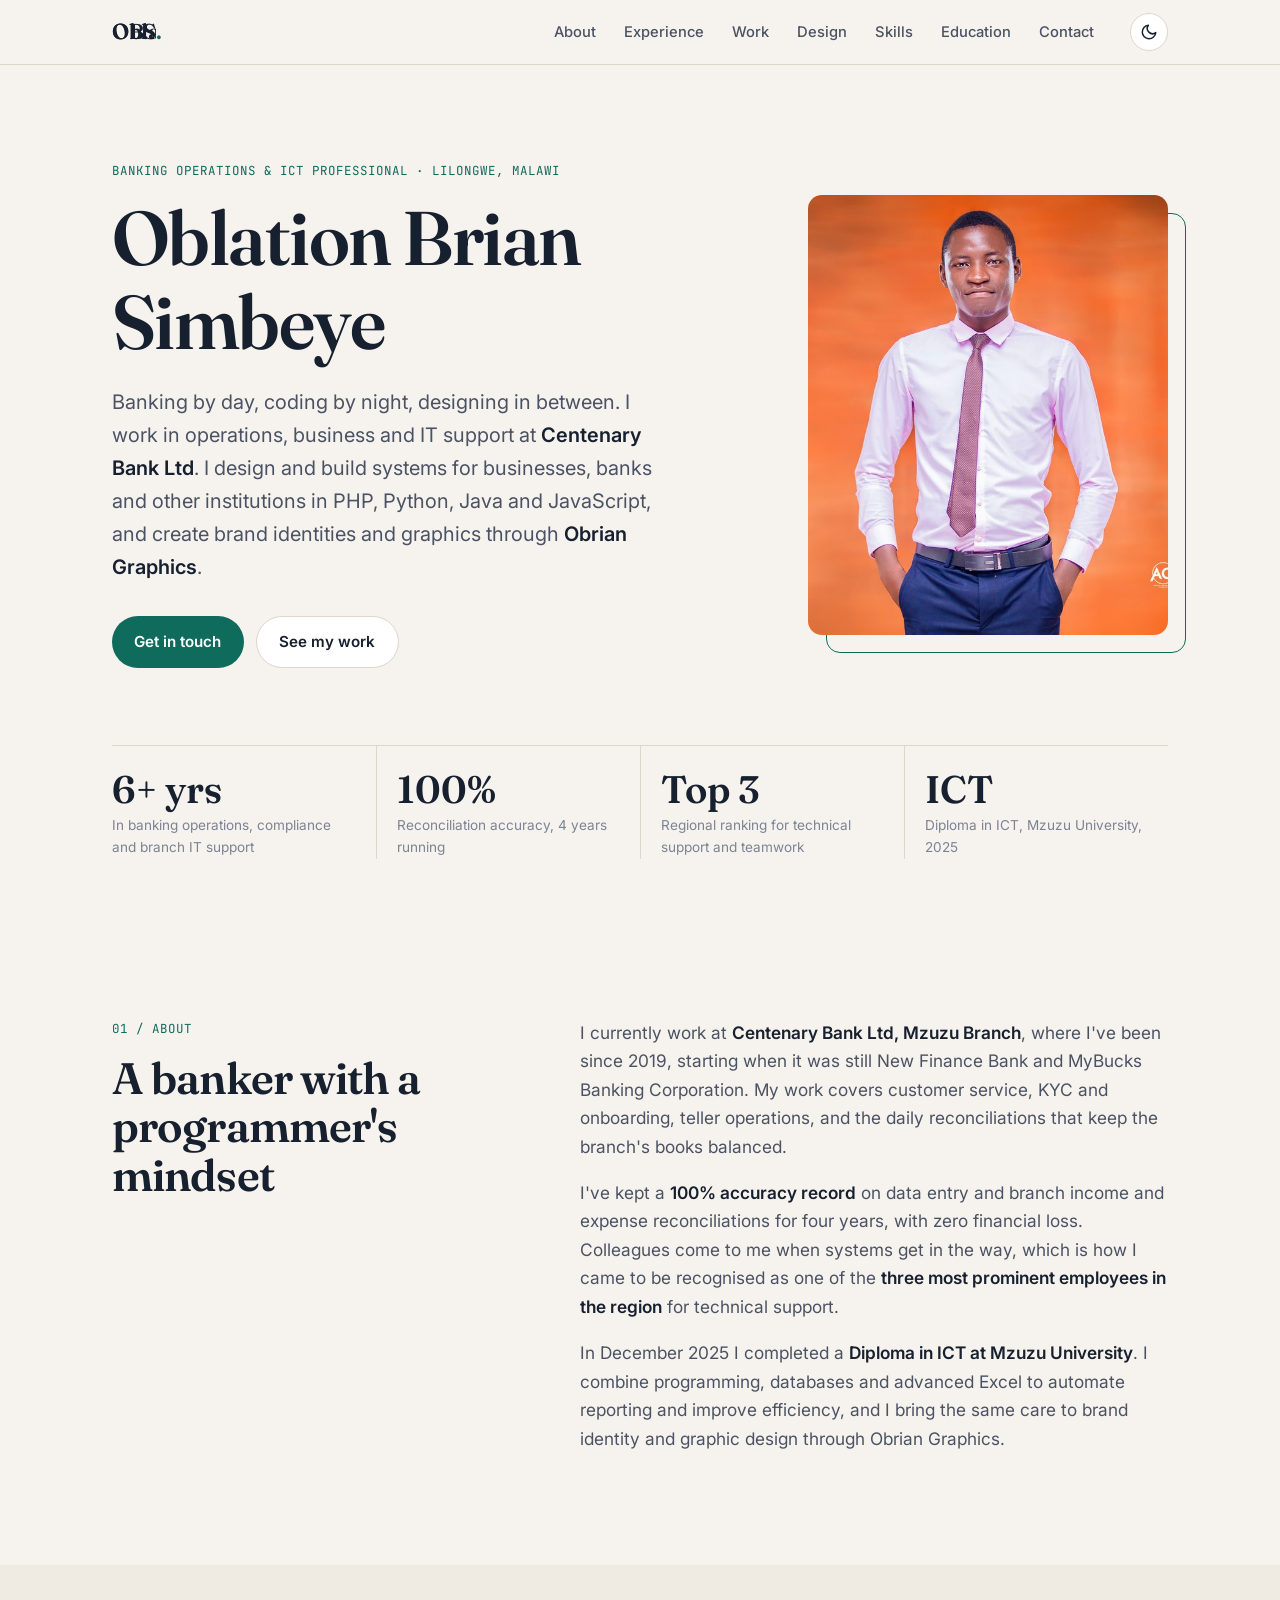
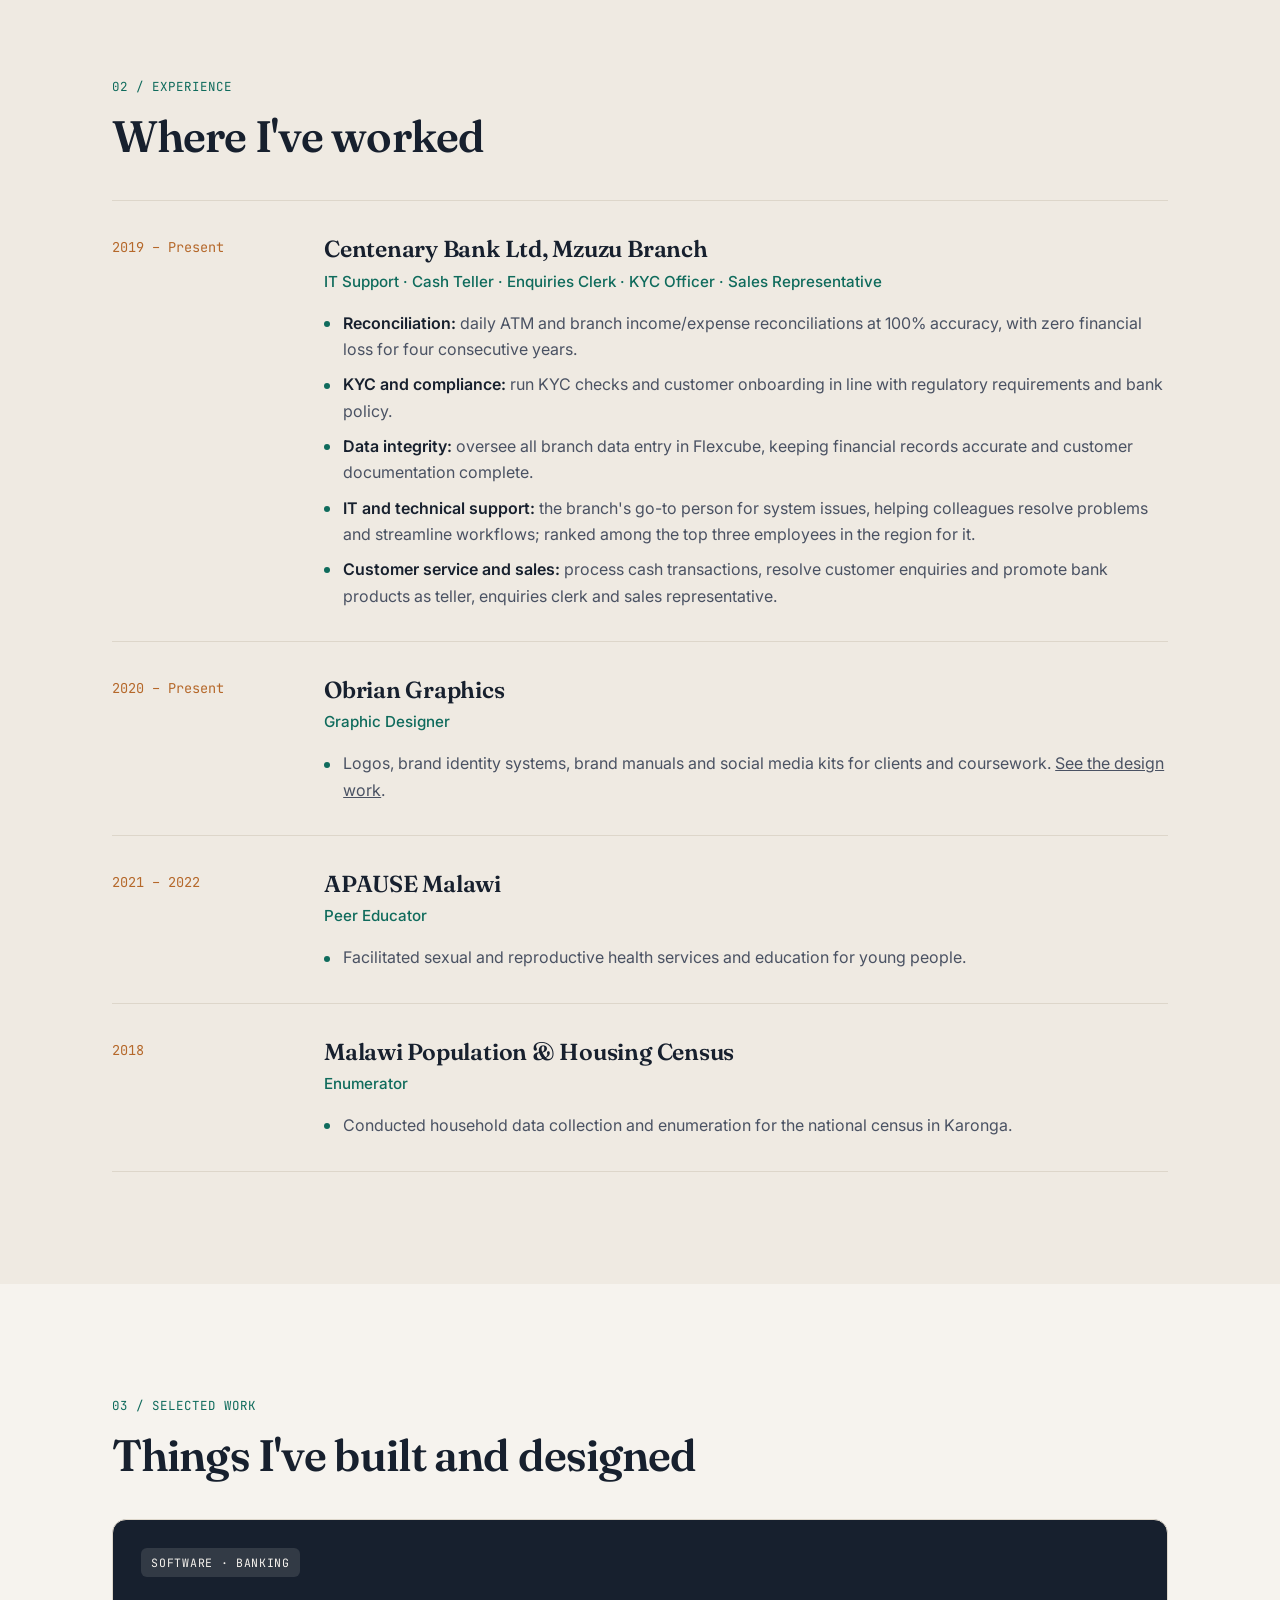
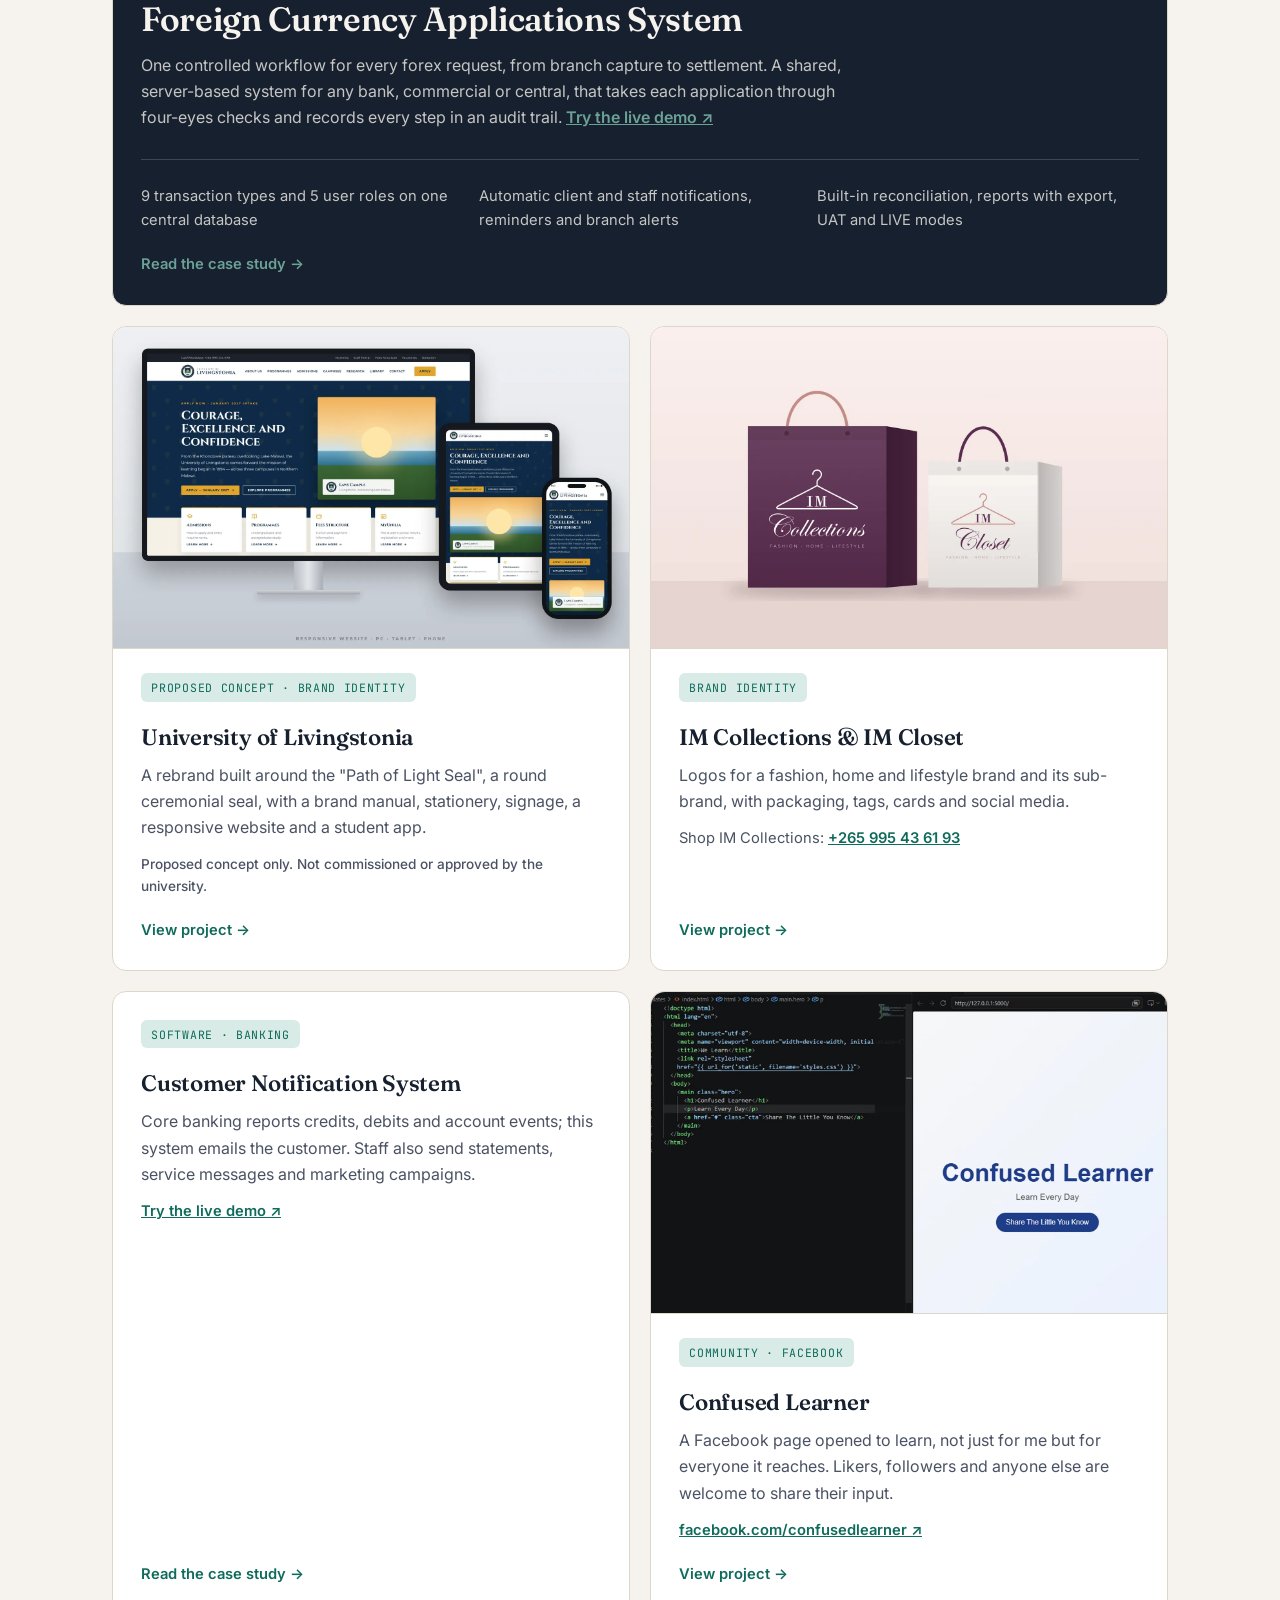
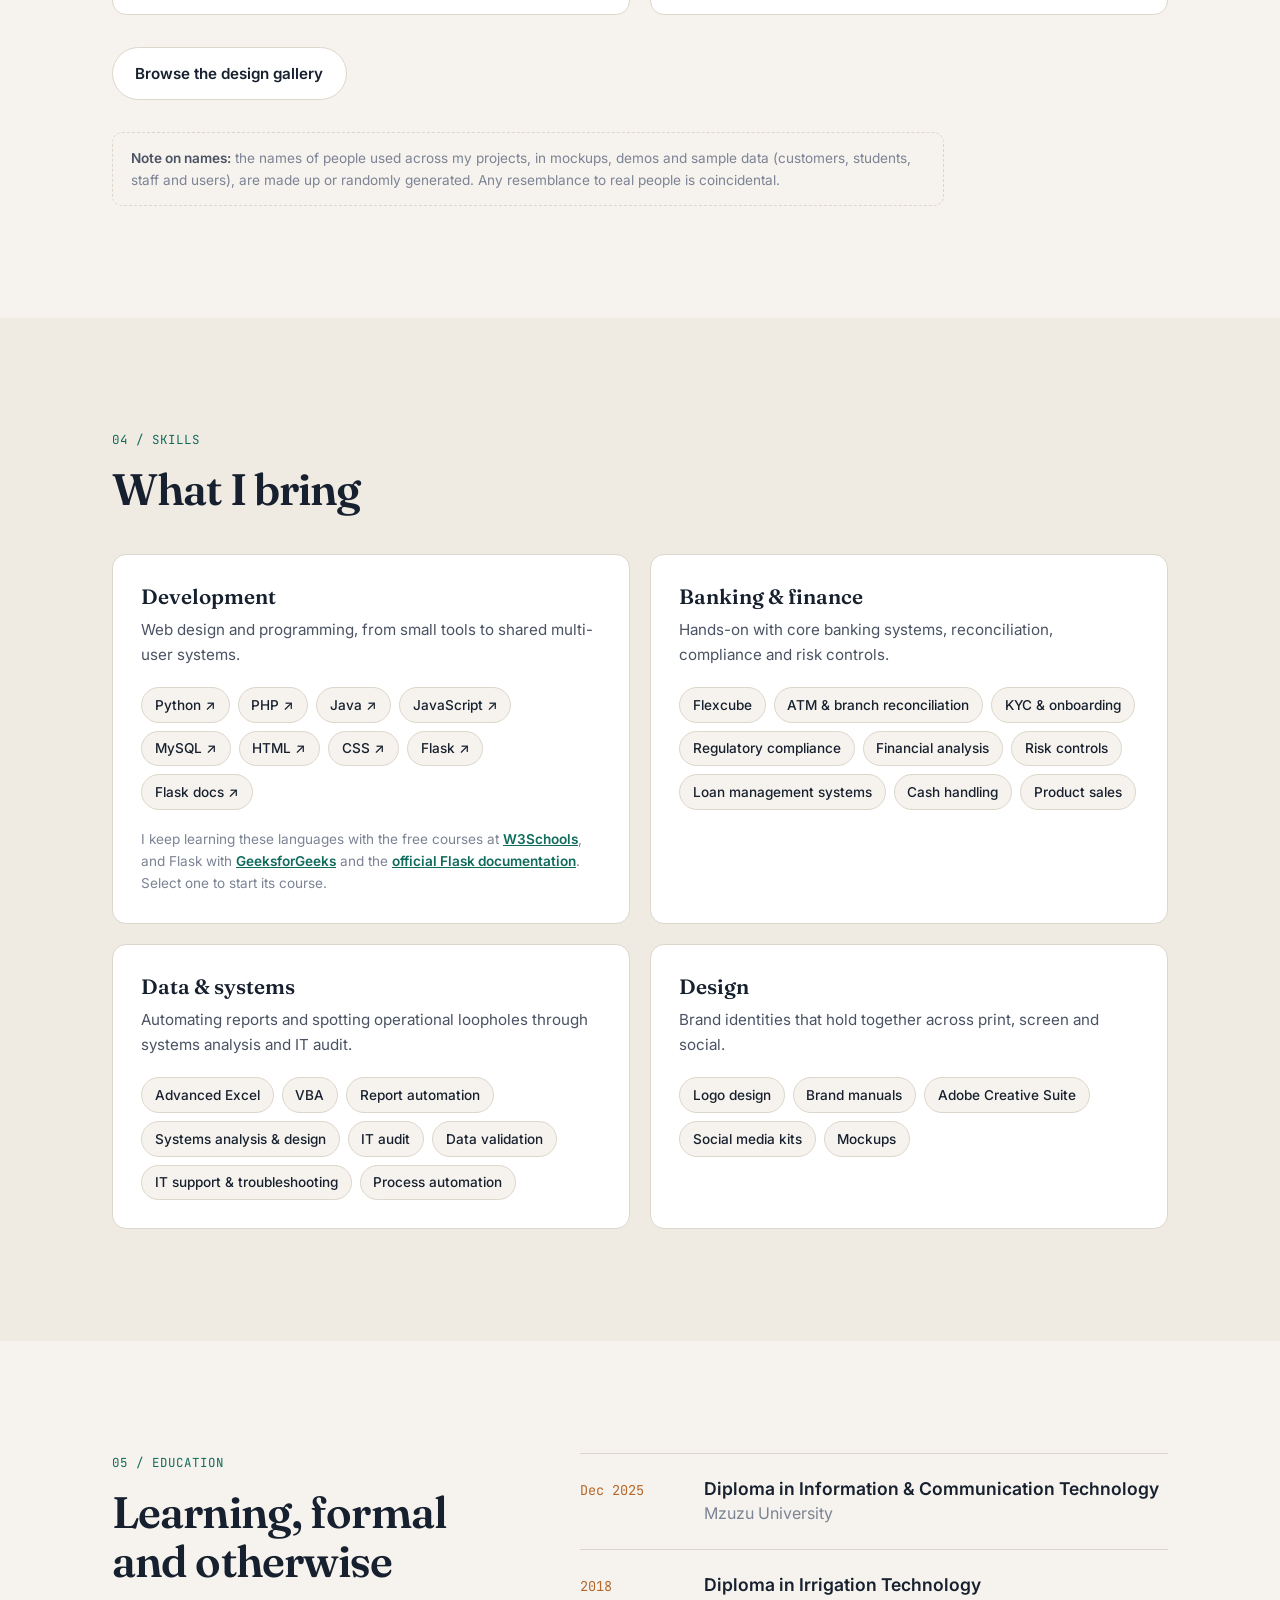
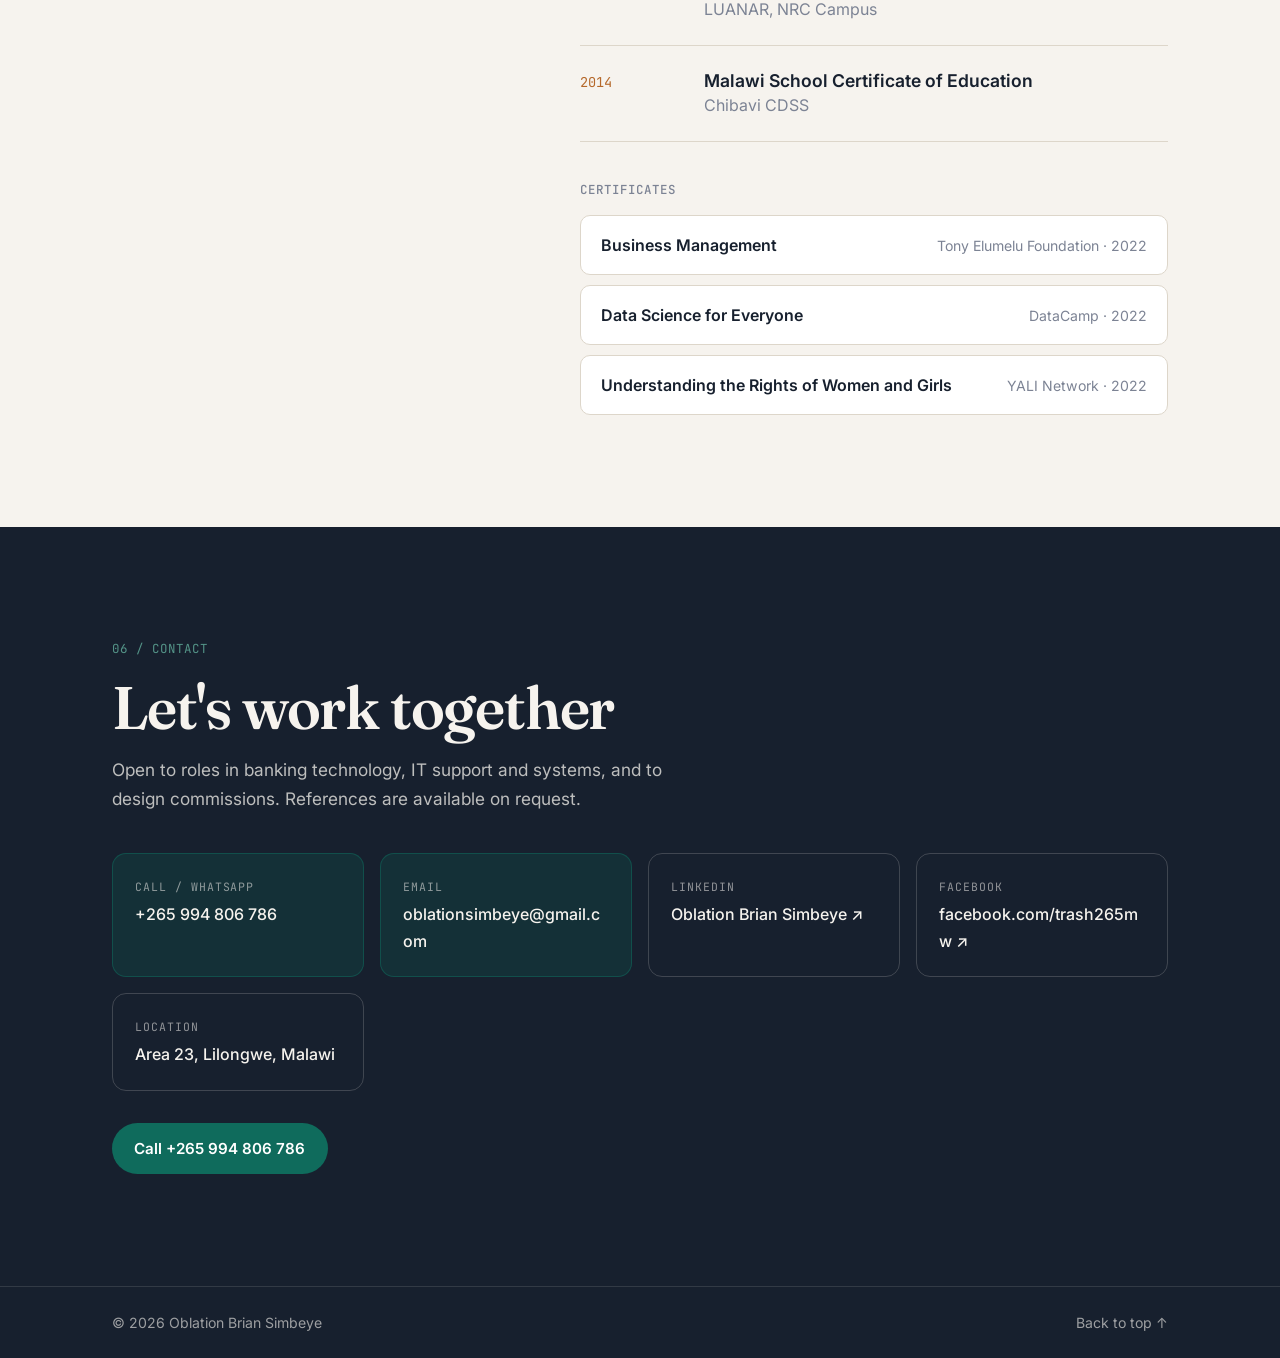
==== commit 36656676: "New intro and page title Hero intro: banking by day, coding by night, designing in between. Browser " ====
--- a/client/index.html
+++ b/client/index.html
@@ -3,7 +3,7 @@
 <head>
     <meta charset="UTF-8">
     <meta name="viewport" content="width=device-width, initial-scale=1.0">
-    <title>Oblation Brian Simbeye</title>
+    <title>Oblation Brian Simbeye Portifolio</title>
     <meta name="description" content="Banking Operations & ICT Professional in Malawi: core banking operations, KYC and compliance, software development and graphic design.">
     <meta property="og:type" content="website">
     <meta property="og:title" content="Oblation Brian Simbeye · Banking Operations & ICT Professional">
@@ -54,9 +54,10 @@
                     <p class="eyebrow">Banking Operations &amp; ICT Professional · Lilongwe, Malawi</p>
                     <h1>Oblation Brian Simbeye</h1>
                     <p class="lede">
-                        Currently at <strong>Centenary Bank Ltd</strong>, where I've kept a branch's numbers right for six years.
-                        I pair core banking, KYC and compliance experience with programming to automate reporting,
-                        close operational gaps, and design brands on the side.
+                        Banking by day, coding by night, designing in between. I work in operations, business and IT
+                        support at <strong>Centenary Bank Ltd</strong>. I design and build systems for businesses, banks
+                        and other institutions in PHP, Python, Java and JavaScript, and create brand identities and
+                        graphics through <strong>Obrian Graphics</strong>.
                     </p>
                     <div class="hero-actions">
                         <a href="#contact" class="btn btn-primary">Get in touch</a>
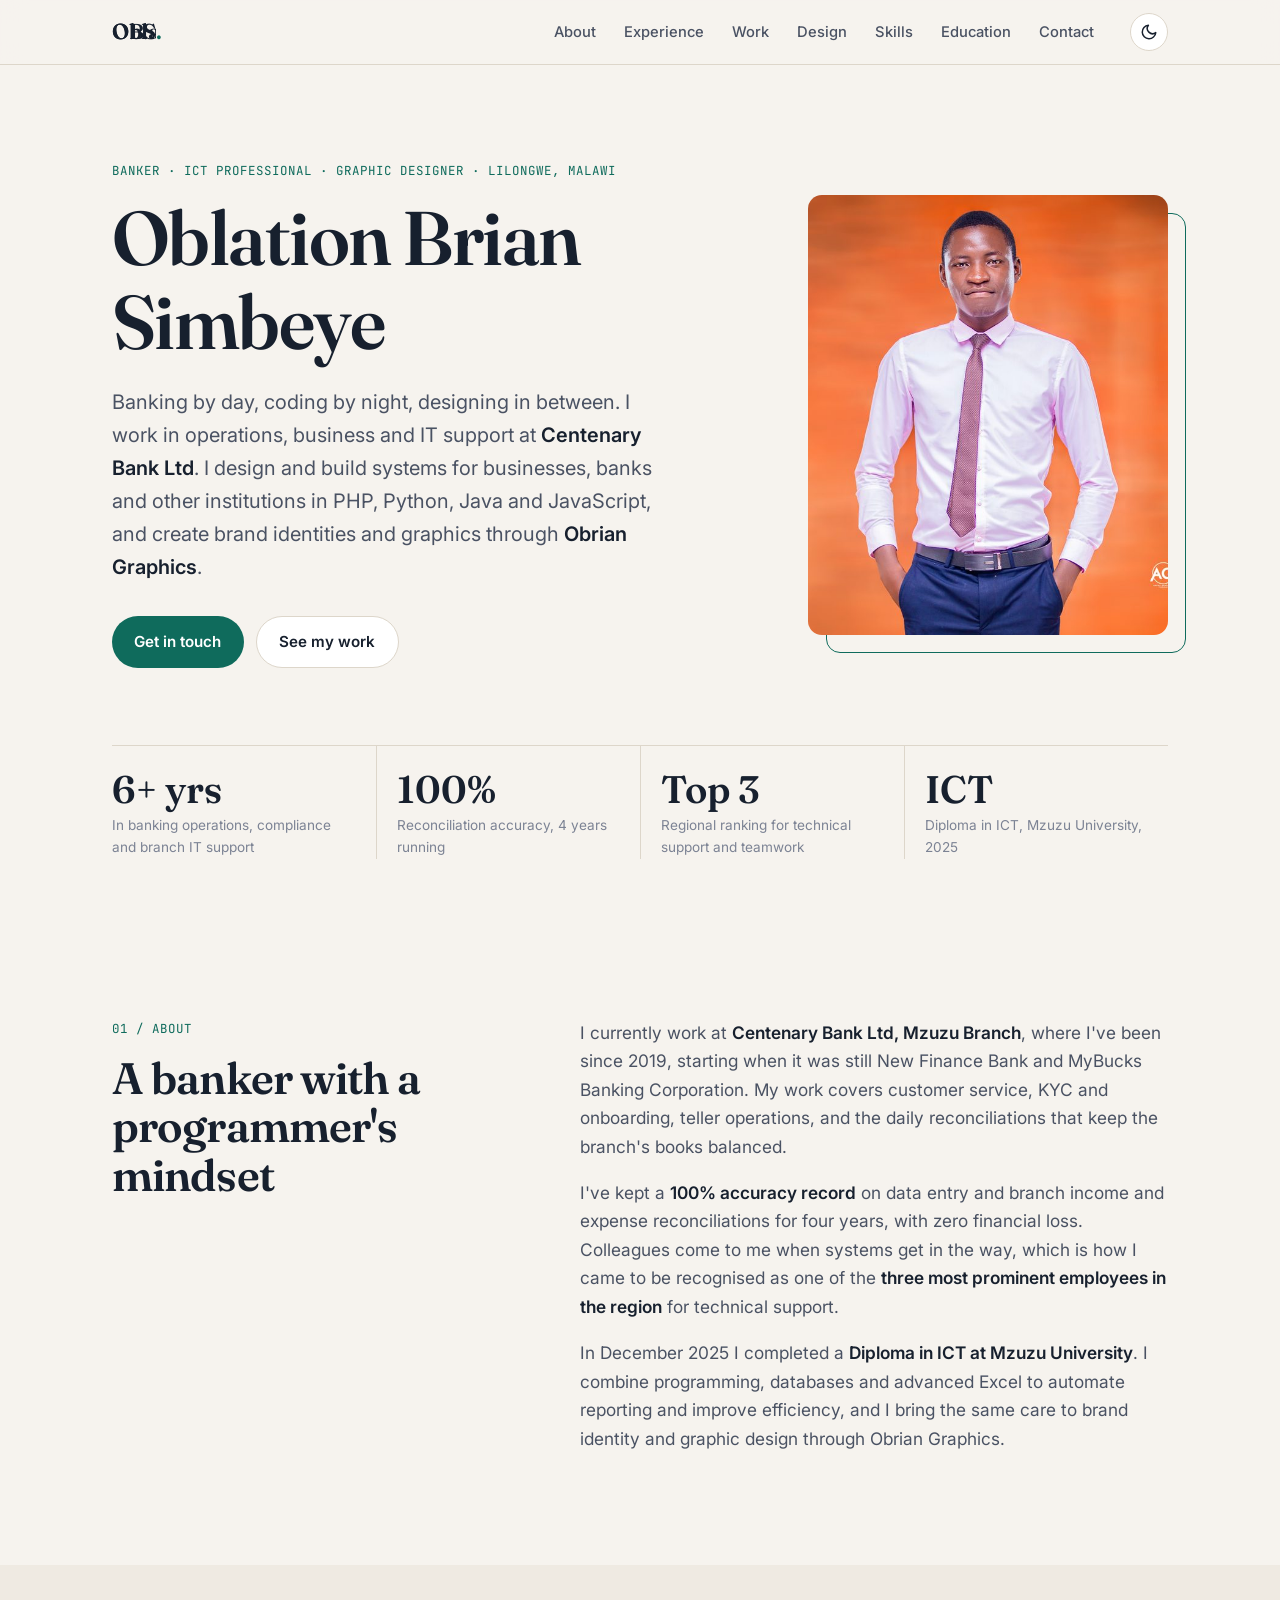
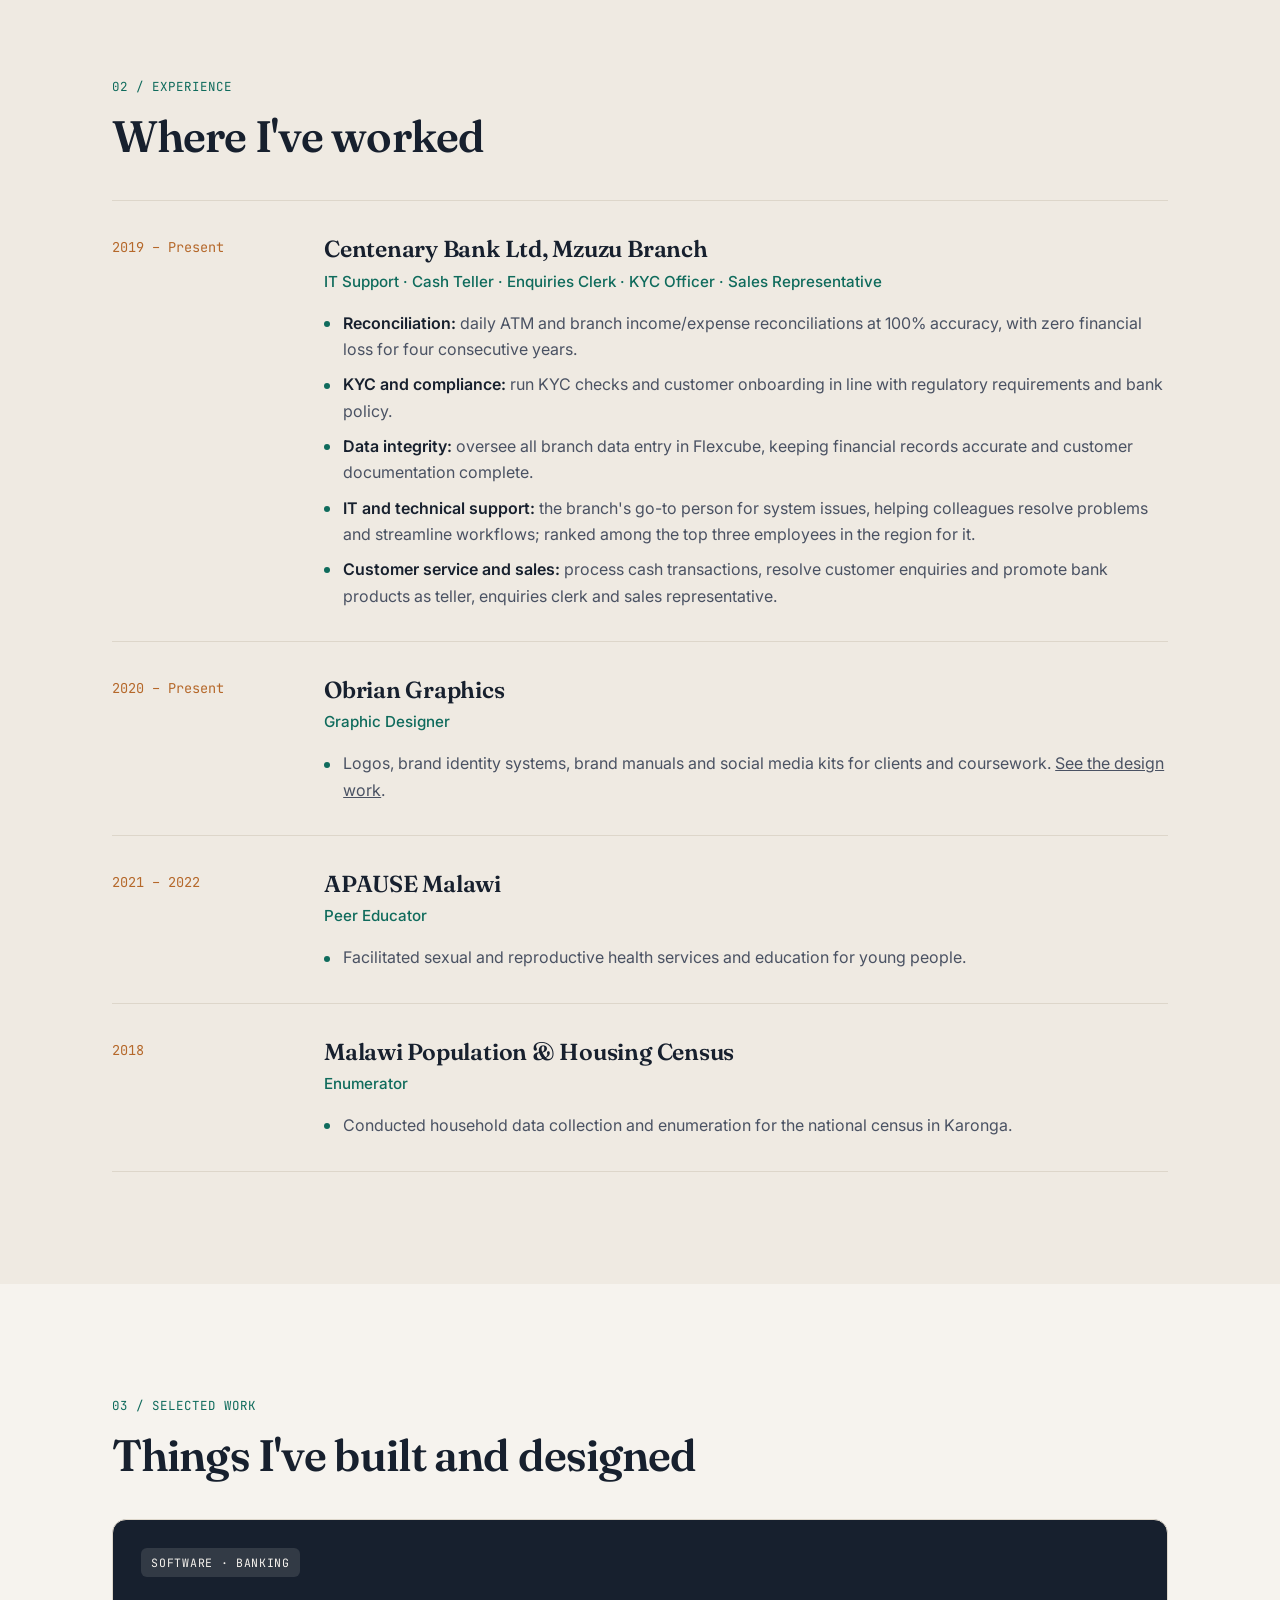
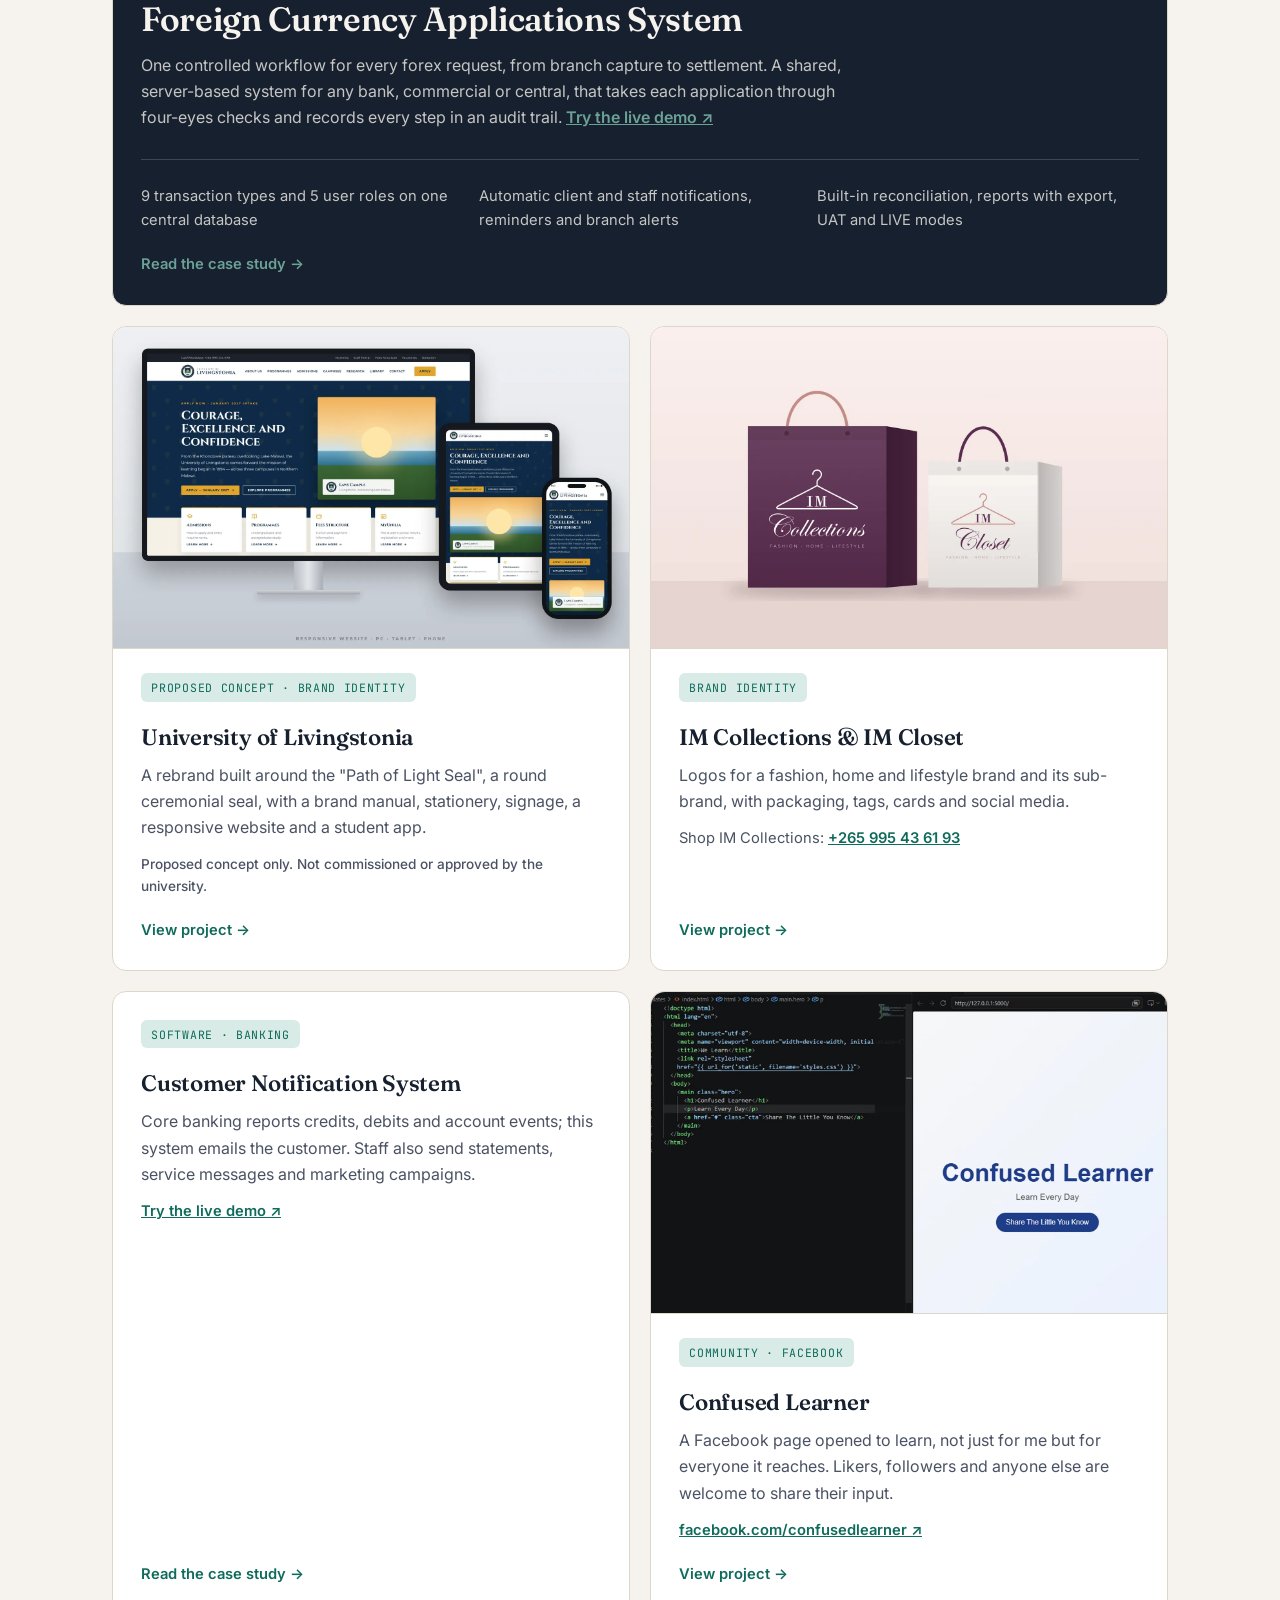
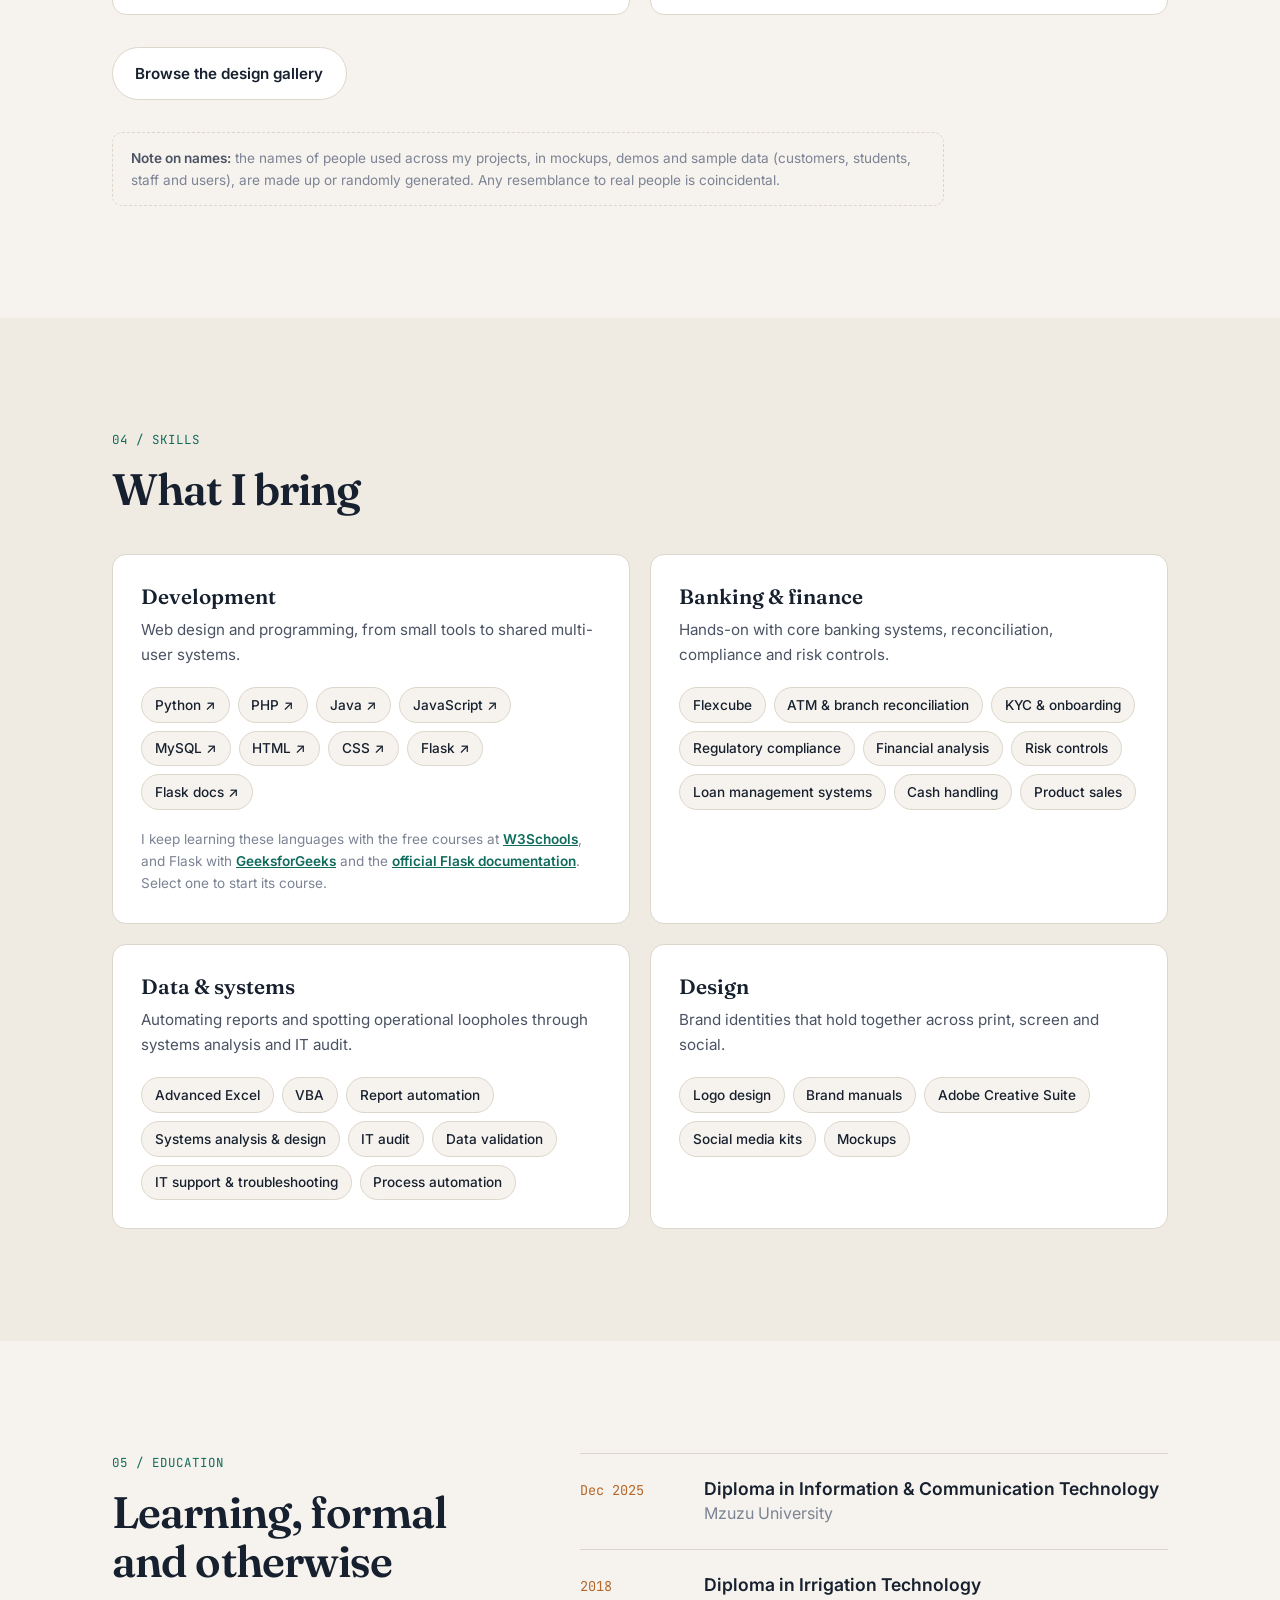
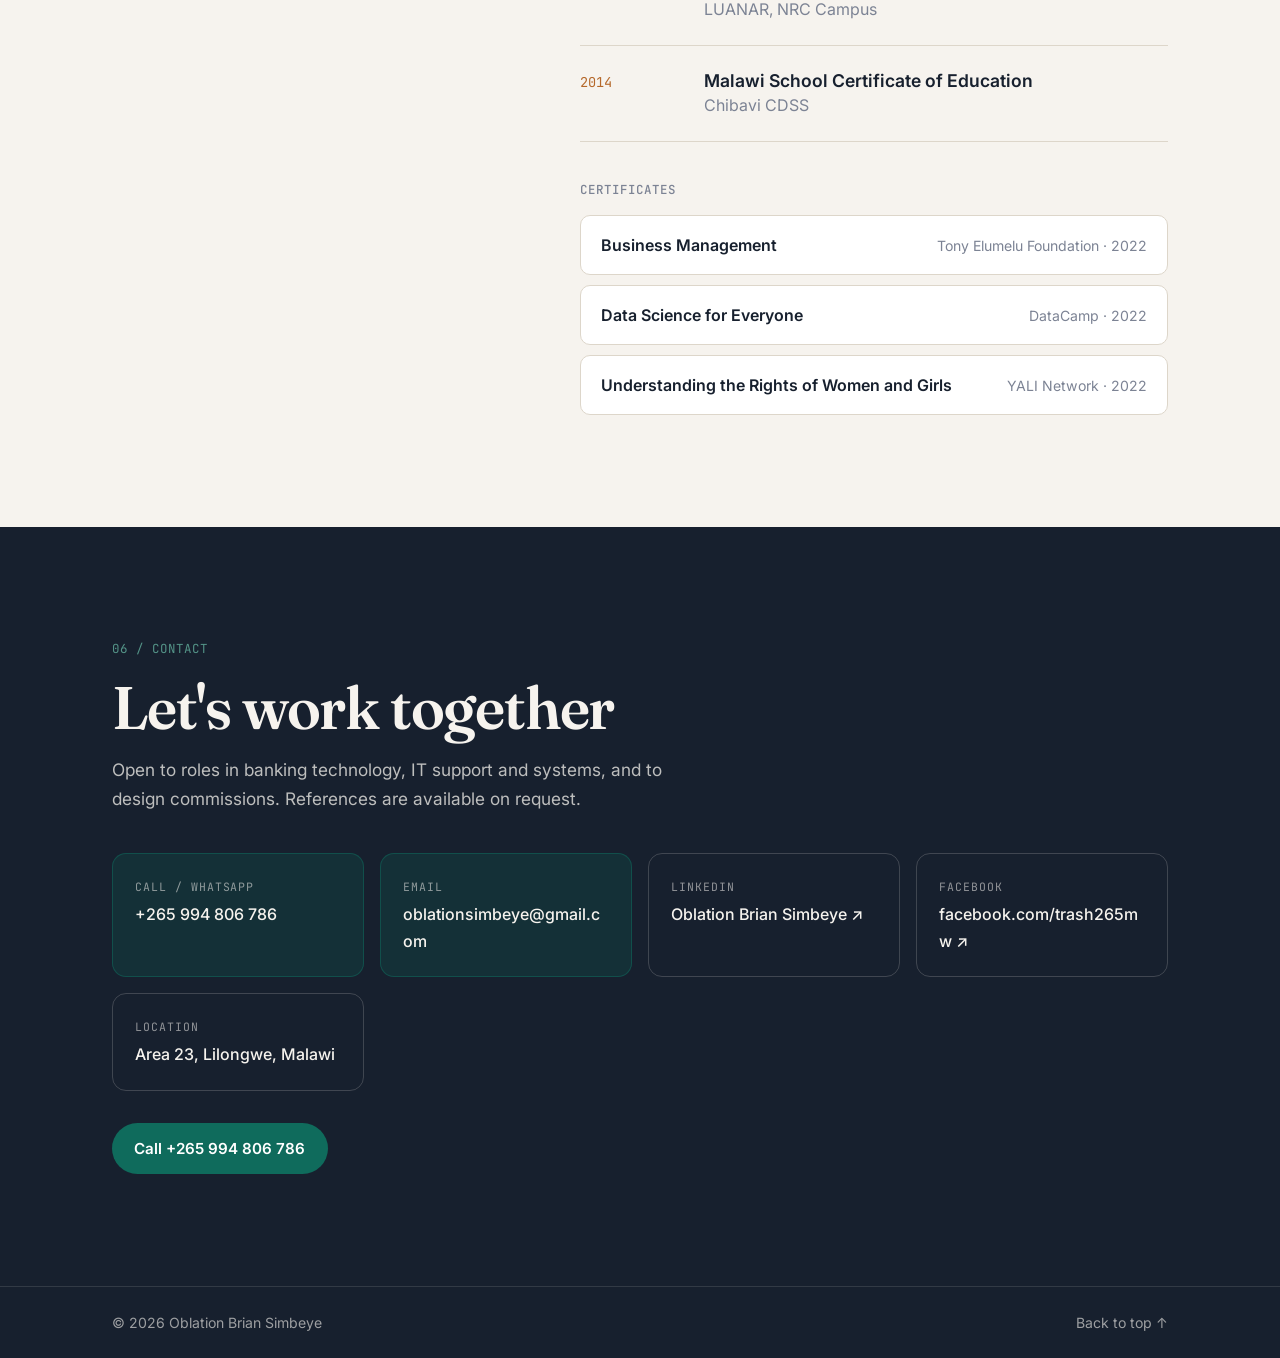
==== commit 360bd2a3: "Update page title and hero label Title: 'Oblation Brian Simbeye · Portfolio'. Label: 'Banker · ICT P" ====
--- a/client/index.html
+++ b/client/index.html
@@ -3,7 +3,7 @@
 <head>
     <meta charset="UTF-8">
     <meta name="viewport" content="width=device-width, initial-scale=1.0">
-    <title>Oblation Brian Simbeye Portifolio</title>
+    <title>Oblation Brian Simbeye · Portfolio</title>
     <meta name="description" content="Banking Operations & ICT Professional in Malawi: core banking operations, KYC and compliance, software development and graphic design.">
     <meta property="og:type" content="website">
     <meta property="og:title" content="Oblation Brian Simbeye · Banking Operations & ICT Professional">
@@ -51,7 +51,7 @@
         <section id="home" class="hero">
             <div class="container hero-grid">
                 <div class="hero-text">
-                    <p class="eyebrow">Banking Operations &amp; ICT Professional · Lilongwe, Malawi</p>
+                    <p class="eyebrow">Banker · ICT Professional · Graphic Designer · Lilongwe, Malawi</p>
                     <h1>Oblation Brian Simbeye</h1>
                     <p class="lede">
                         Banking by day, coding by night, designing in between. I work in operations, business and IT
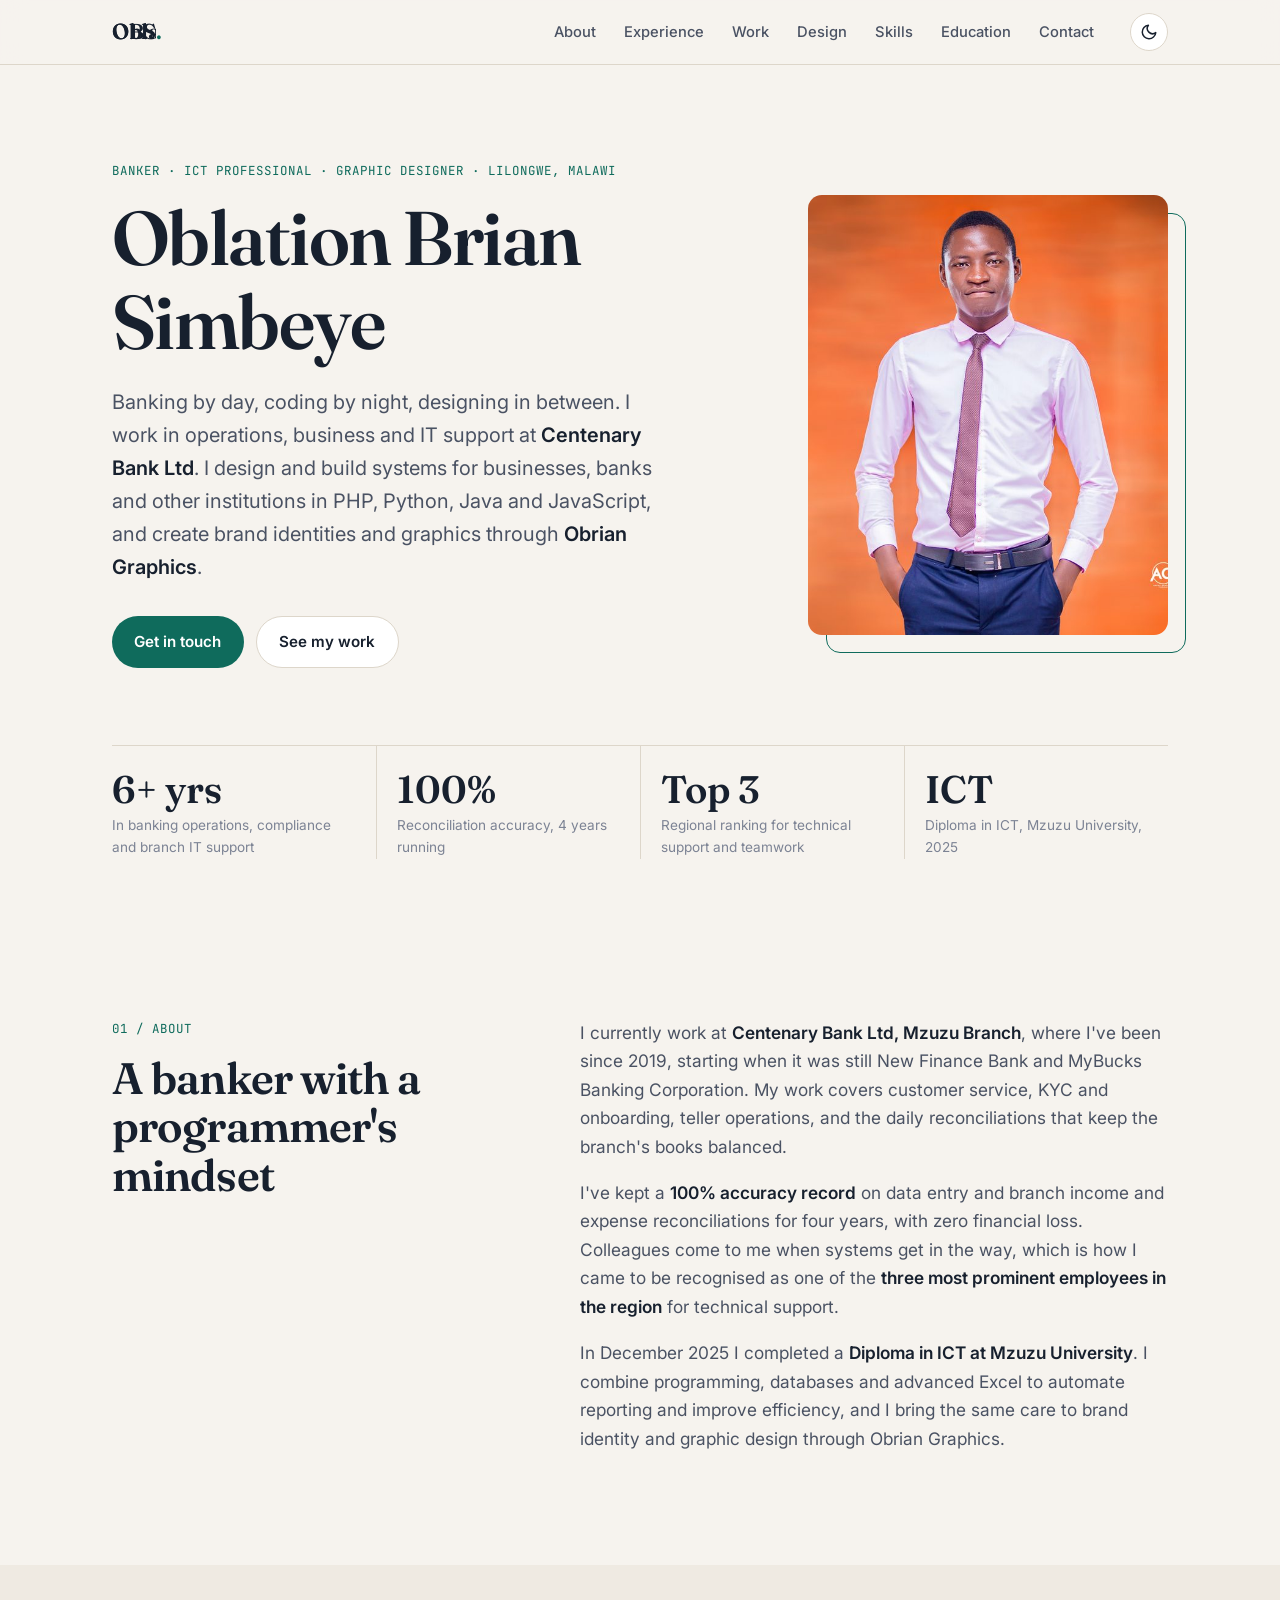
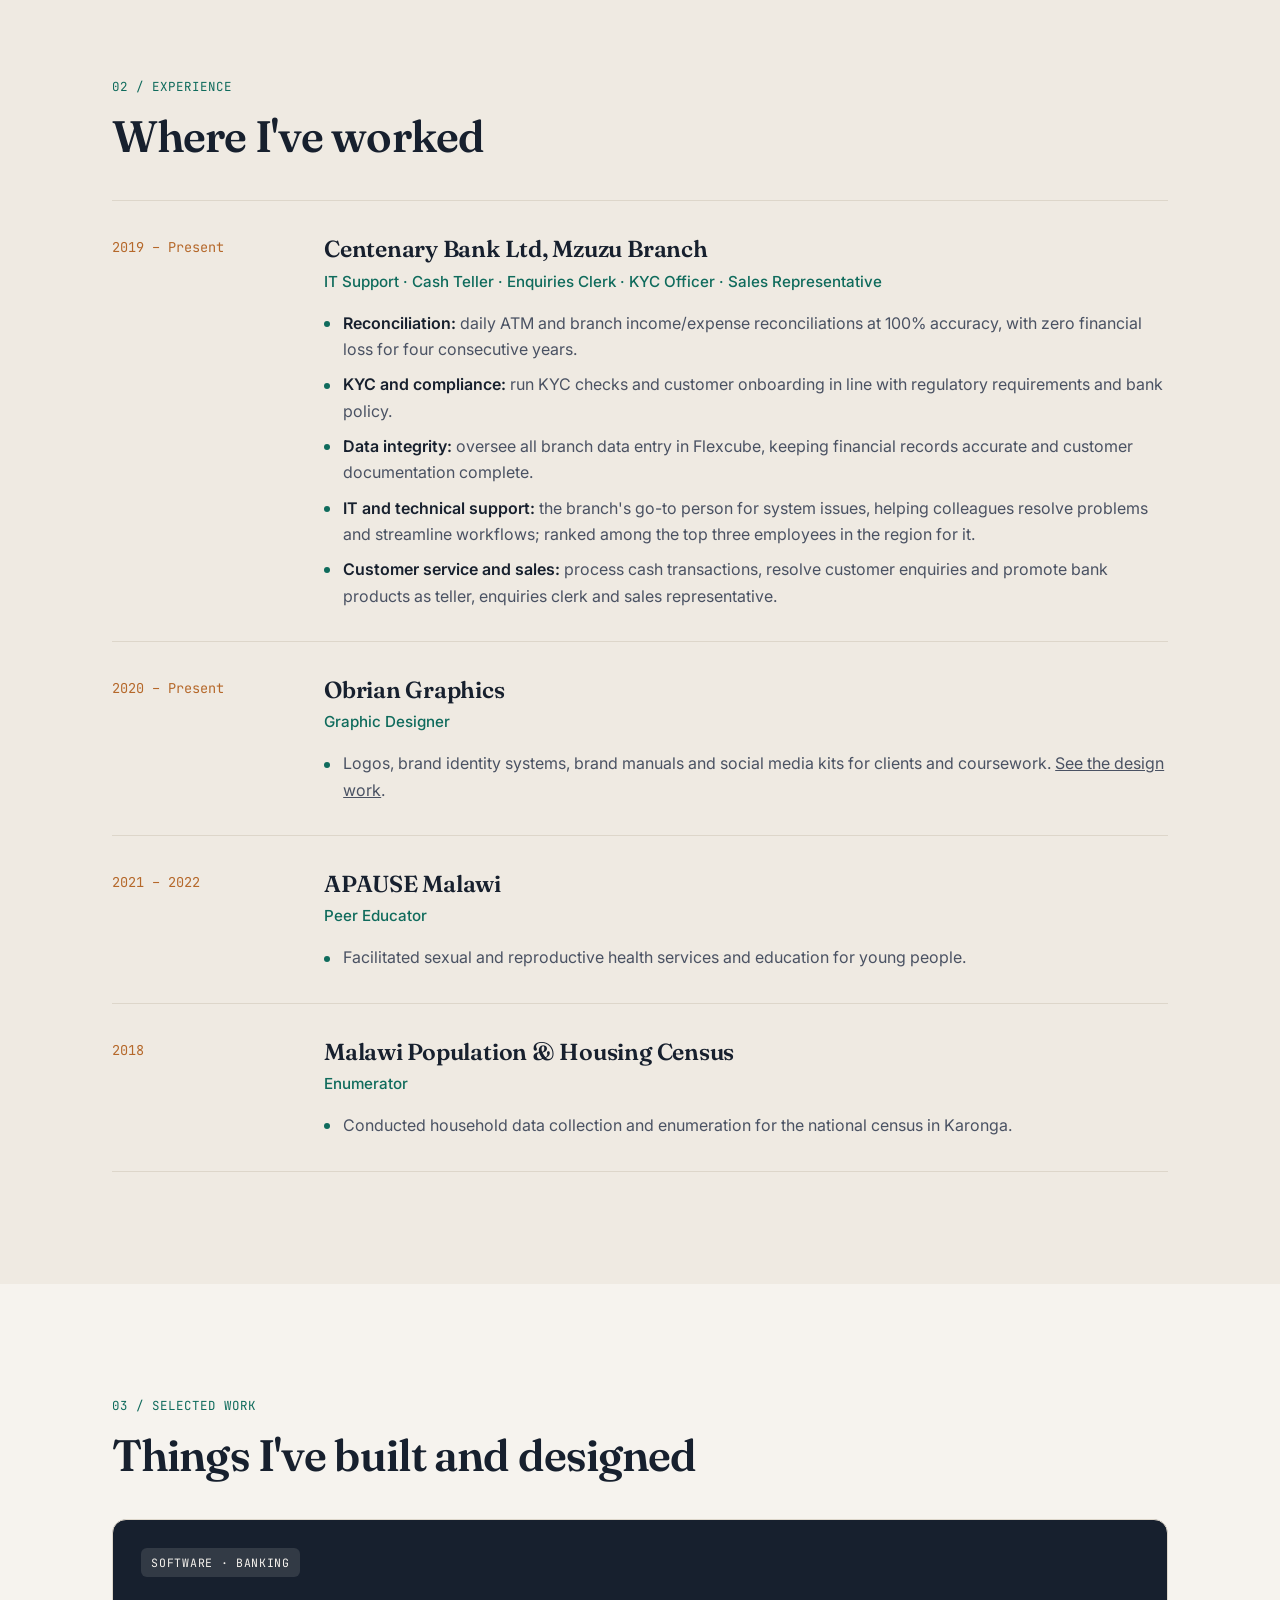
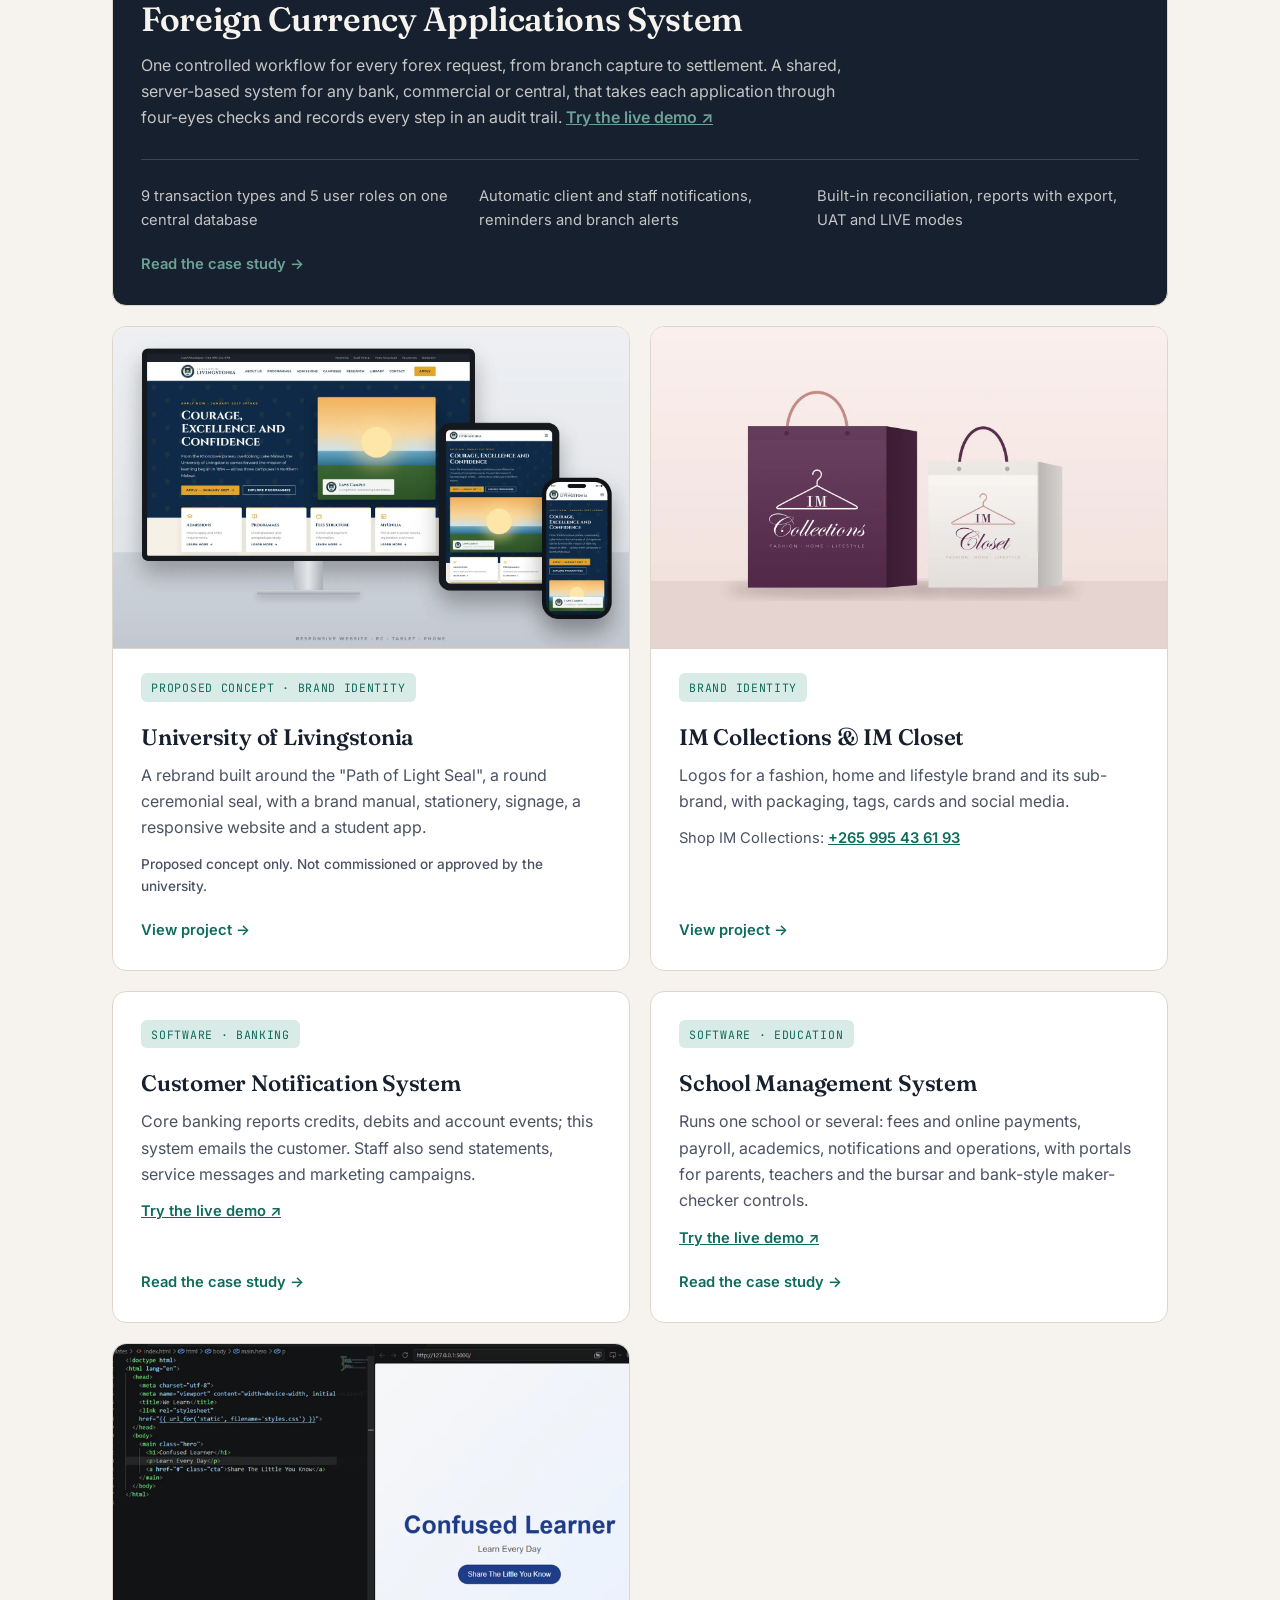
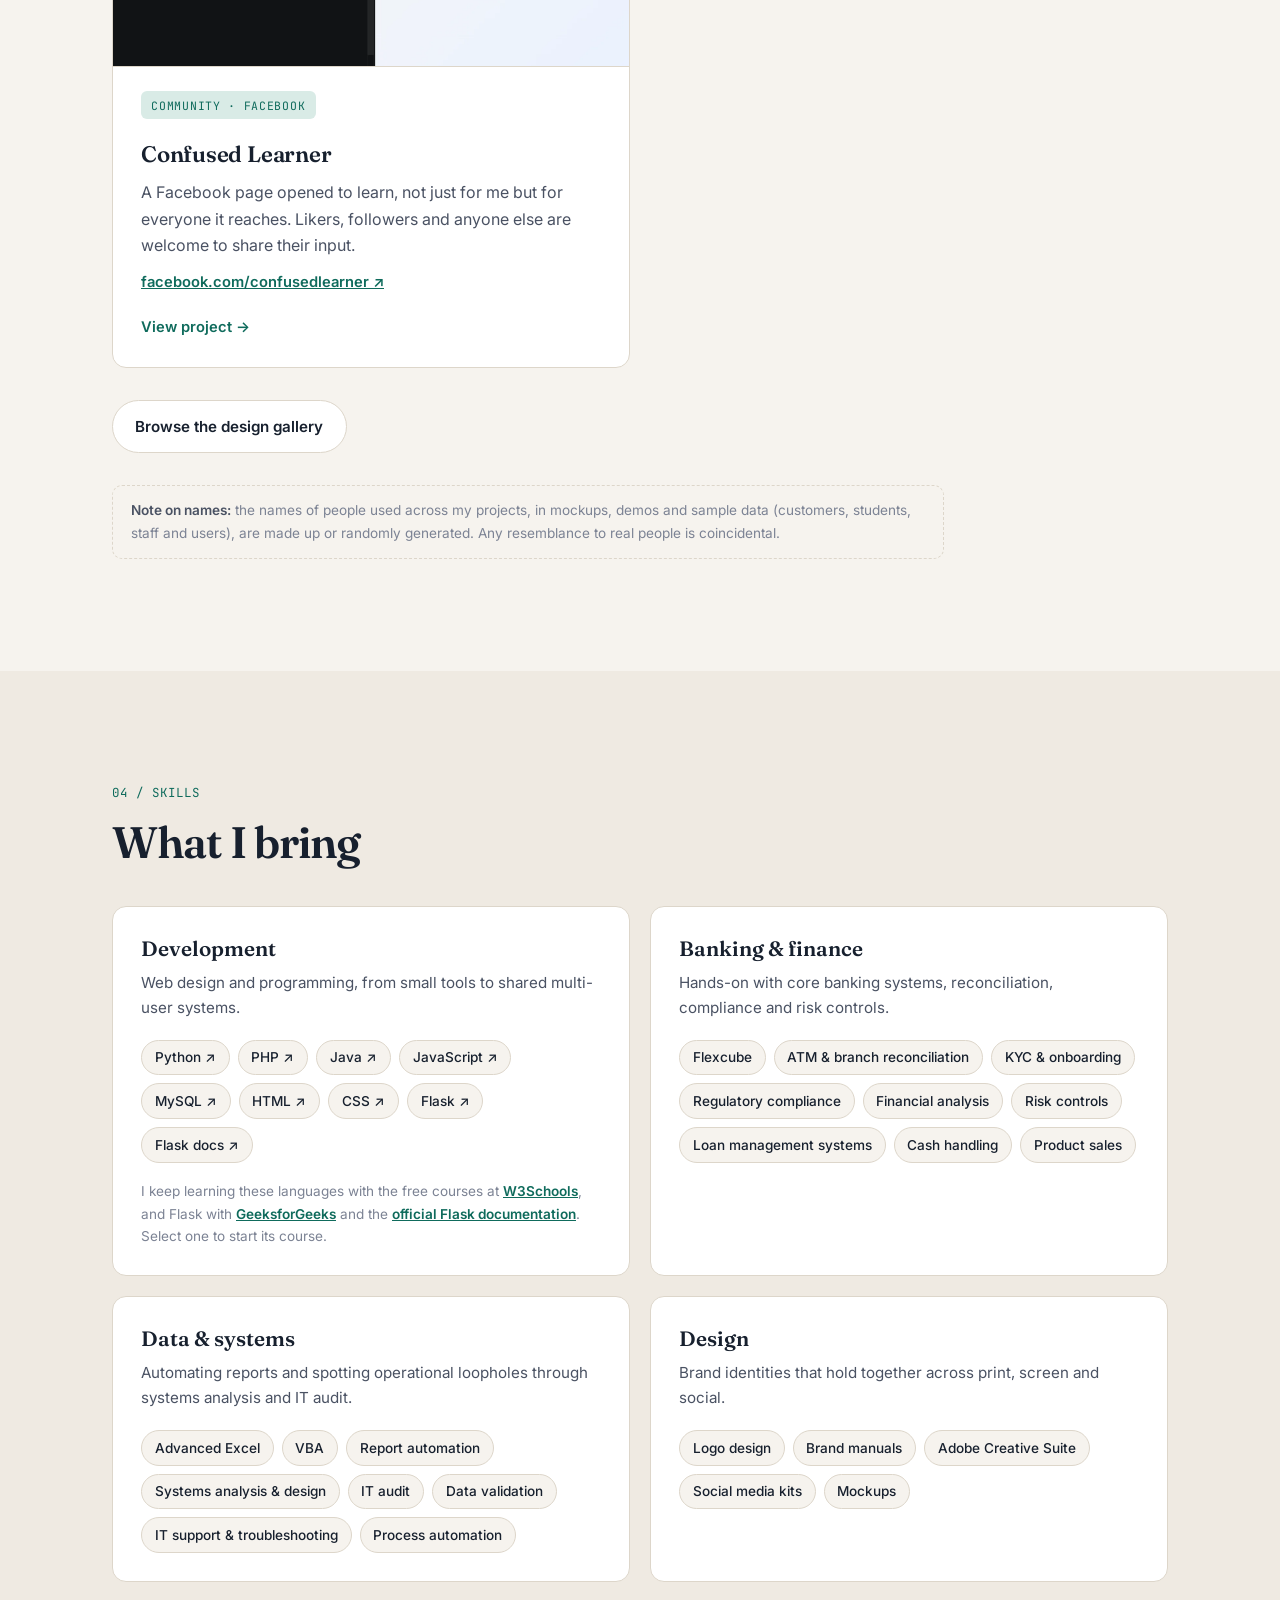
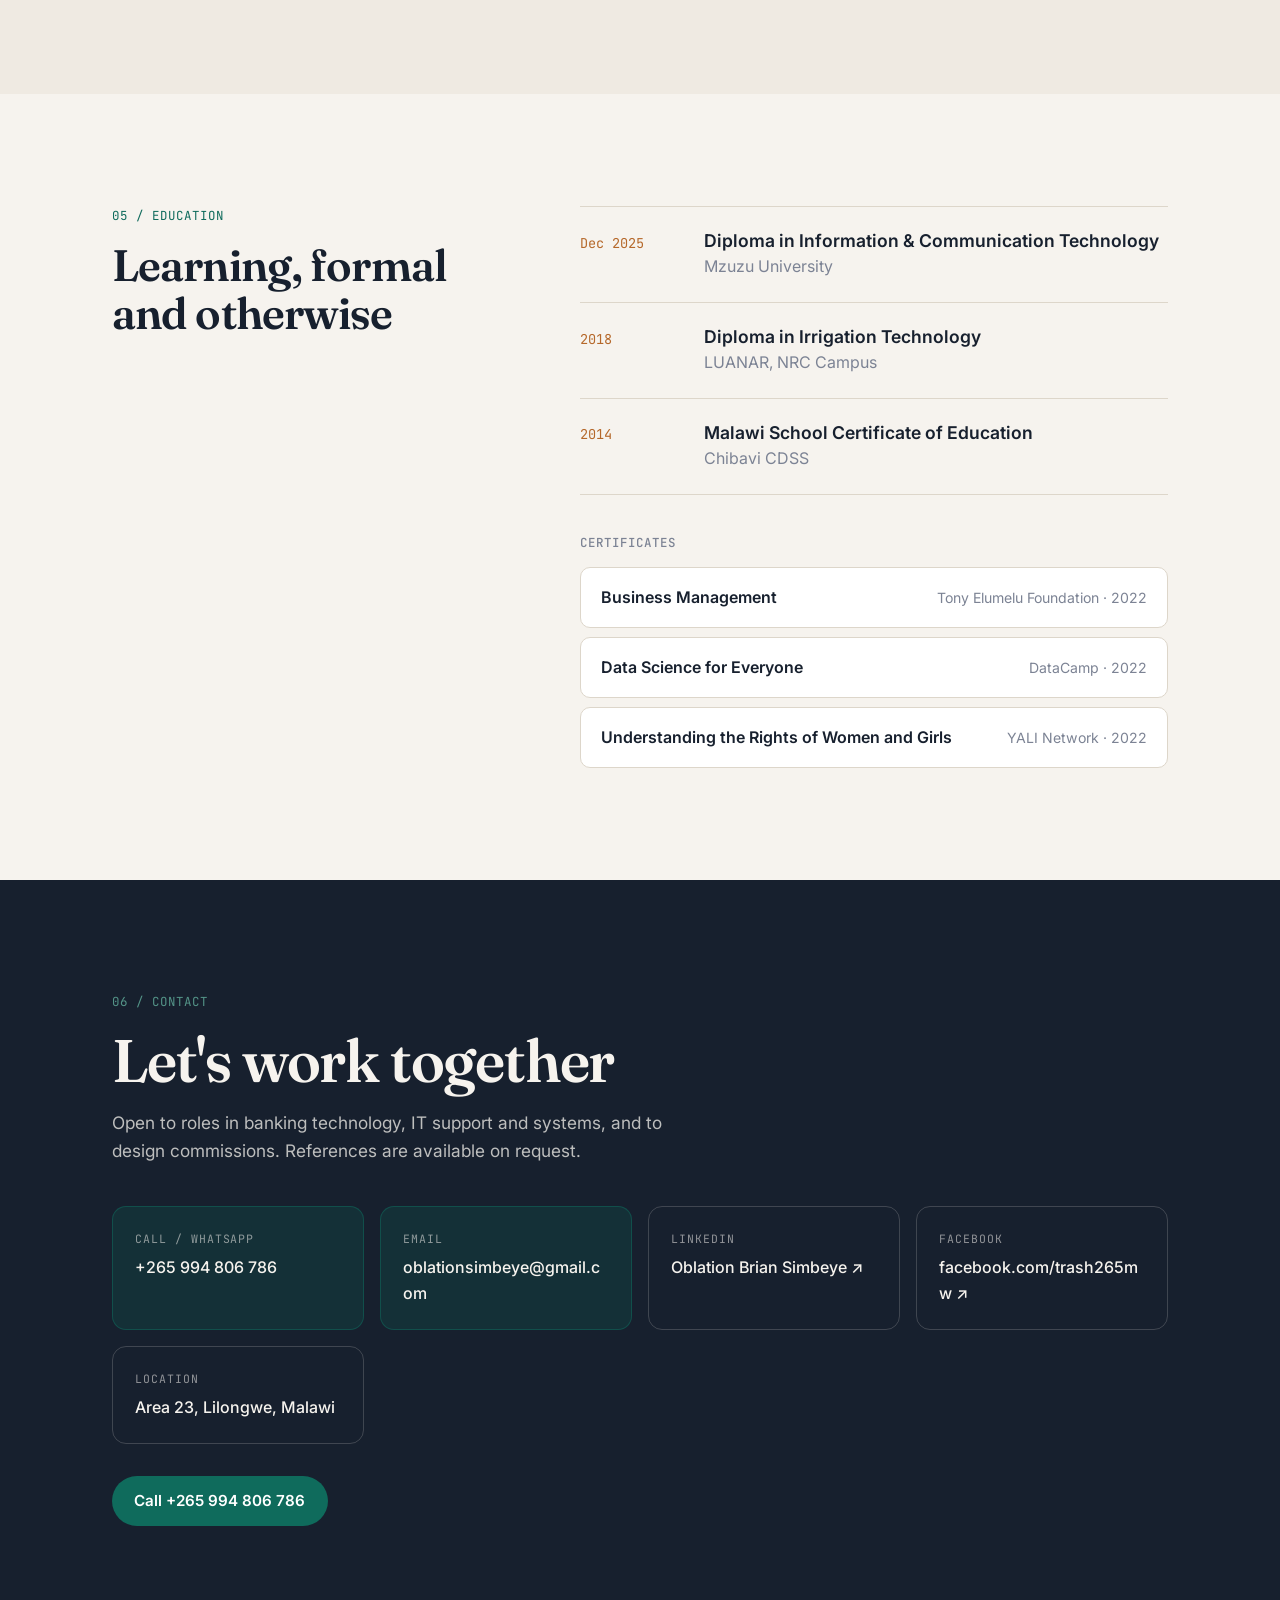
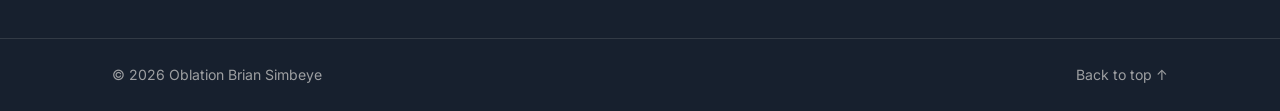
==== commit 3b40c8dc: "Add the School Management System and its live demo New case-study page with a demo guide, a home pag" ====
--- a/client/index.html
+++ b/client/index.html
@@ -4,9 +4,9 @@
     <meta charset="UTF-8">
     <meta name="viewport" content="width=device-width, initial-scale=1.0">
     <title>Oblation Brian Simbeye · Portfolio</title>
-    <meta name="description" content="Banking Operations & ICT Professional in Malawi: core banking operations, KYC and compliance, software development and graphic design.">
+    <meta name="description" content="Banker · ICT Professional · Graphic Designer in Malawi: core banking operations, KYC and compliance, software development and graphic design.">
     <meta property="og:type" content="website">
-    <meta property="og:title" content="Oblation Brian Simbeye · Banking Operations & ICT Professional">
+    <meta property="og:title" content="Oblation Brian Simbeye · Banker · ICT Professional · Graphic Designer">
     <meta property="og:description" content="Banking systems, software and brand identity work from Malawi.">
     <meta property="og:image" content="images/share.jpg">
     <meta name="twitter:card" content="summary_large_image">
@@ -254,6 +254,17 @@
                     </article>
 
                     <article class="project">
+                        <div class="project-tag">Software · Education</div>
+                        <h3><a href="work/school.html">School Management System</a></h3>
+                        <p>
+                            Runs one school or several: fees and online payments, payroll, academics, notifications and
+                            operations, with portals for parents, teachers and the bursar and bank-style maker-checker controls.
+                        </p>
+                        <p class="card-contact"><a href="https://school-management-demo-fzzw.onrender.com/" target="_blank" rel="noopener" class="inline-demo">Try the live demo ↗</a></p>
+                        <span class="project-link">Read the case study</span>
+                    </article>
+
+                    <article class="project">
                         <a class="project-media" href="work/we-learn.html" tabindex="-1" aria-hidden="true">
                             <img src="images/we-learn/screen.webp" alt="" loading="lazy" width="1600" height="1600">
                         </a>
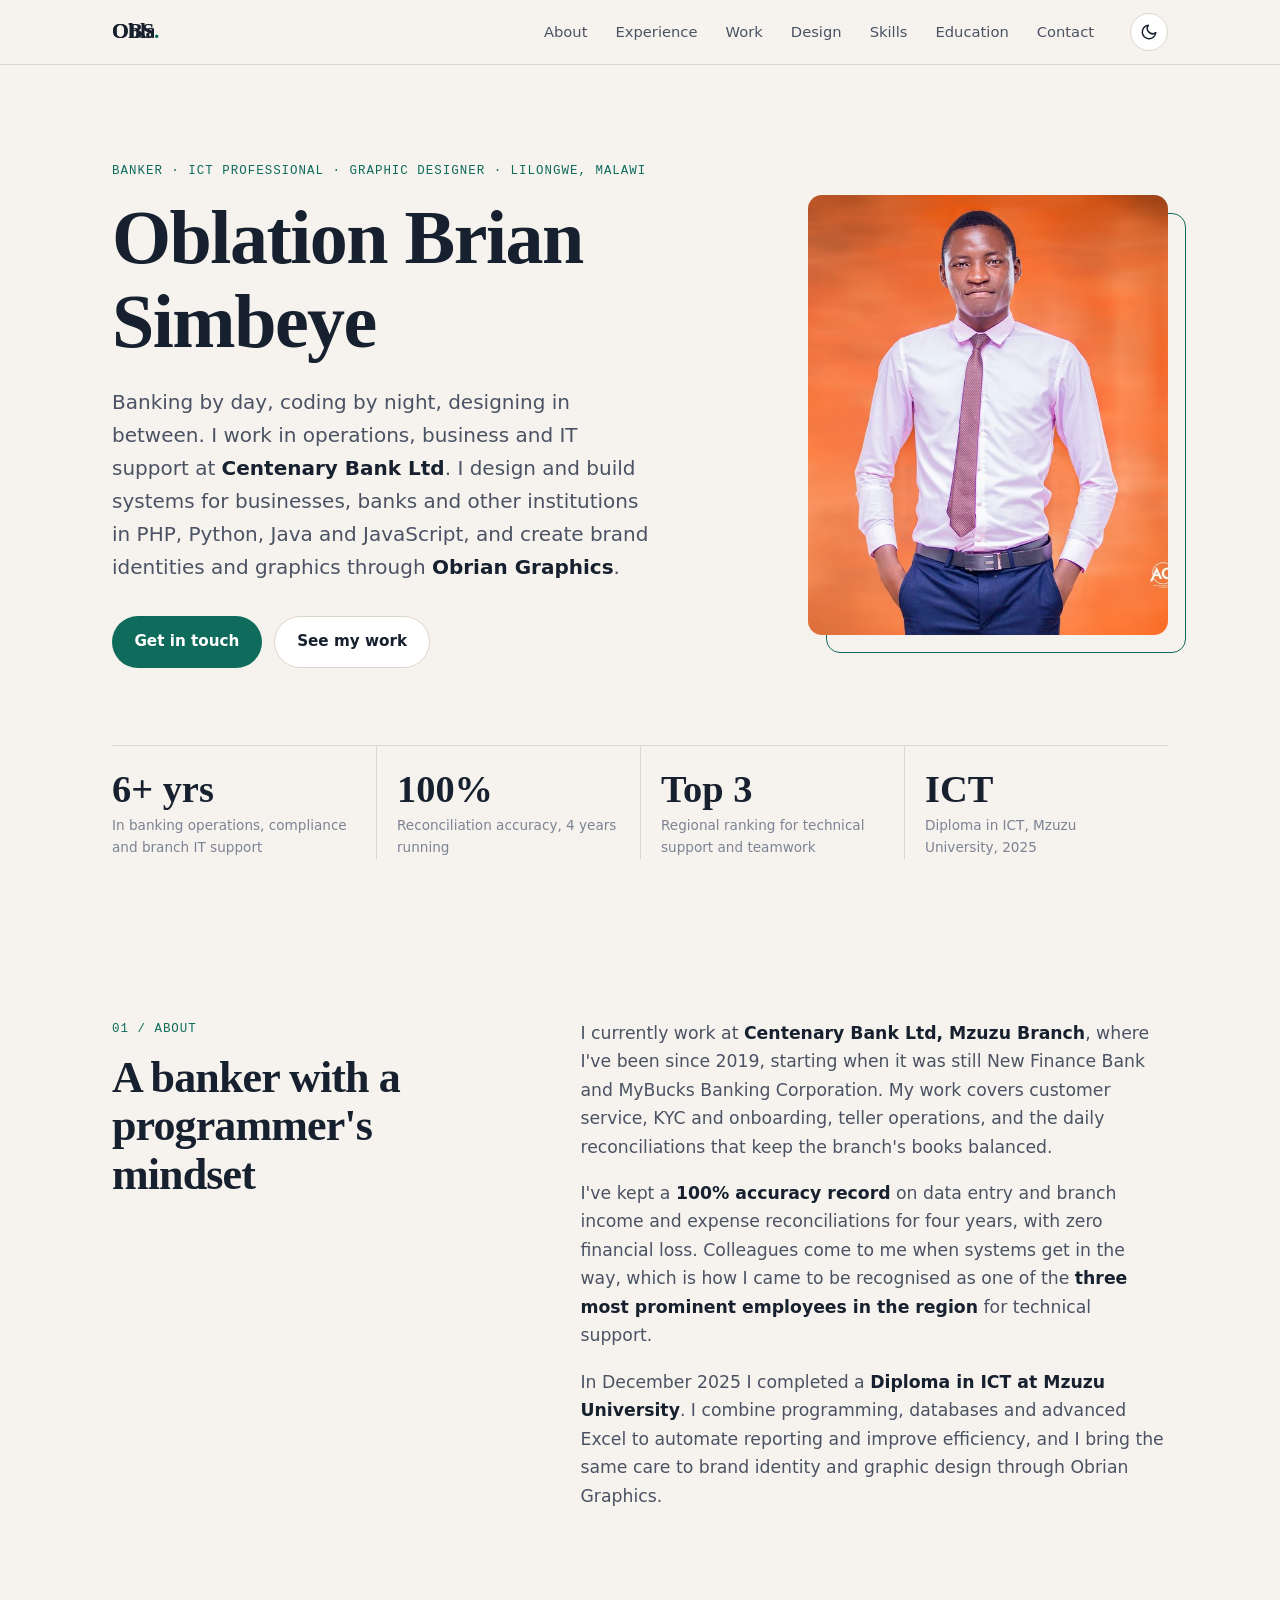
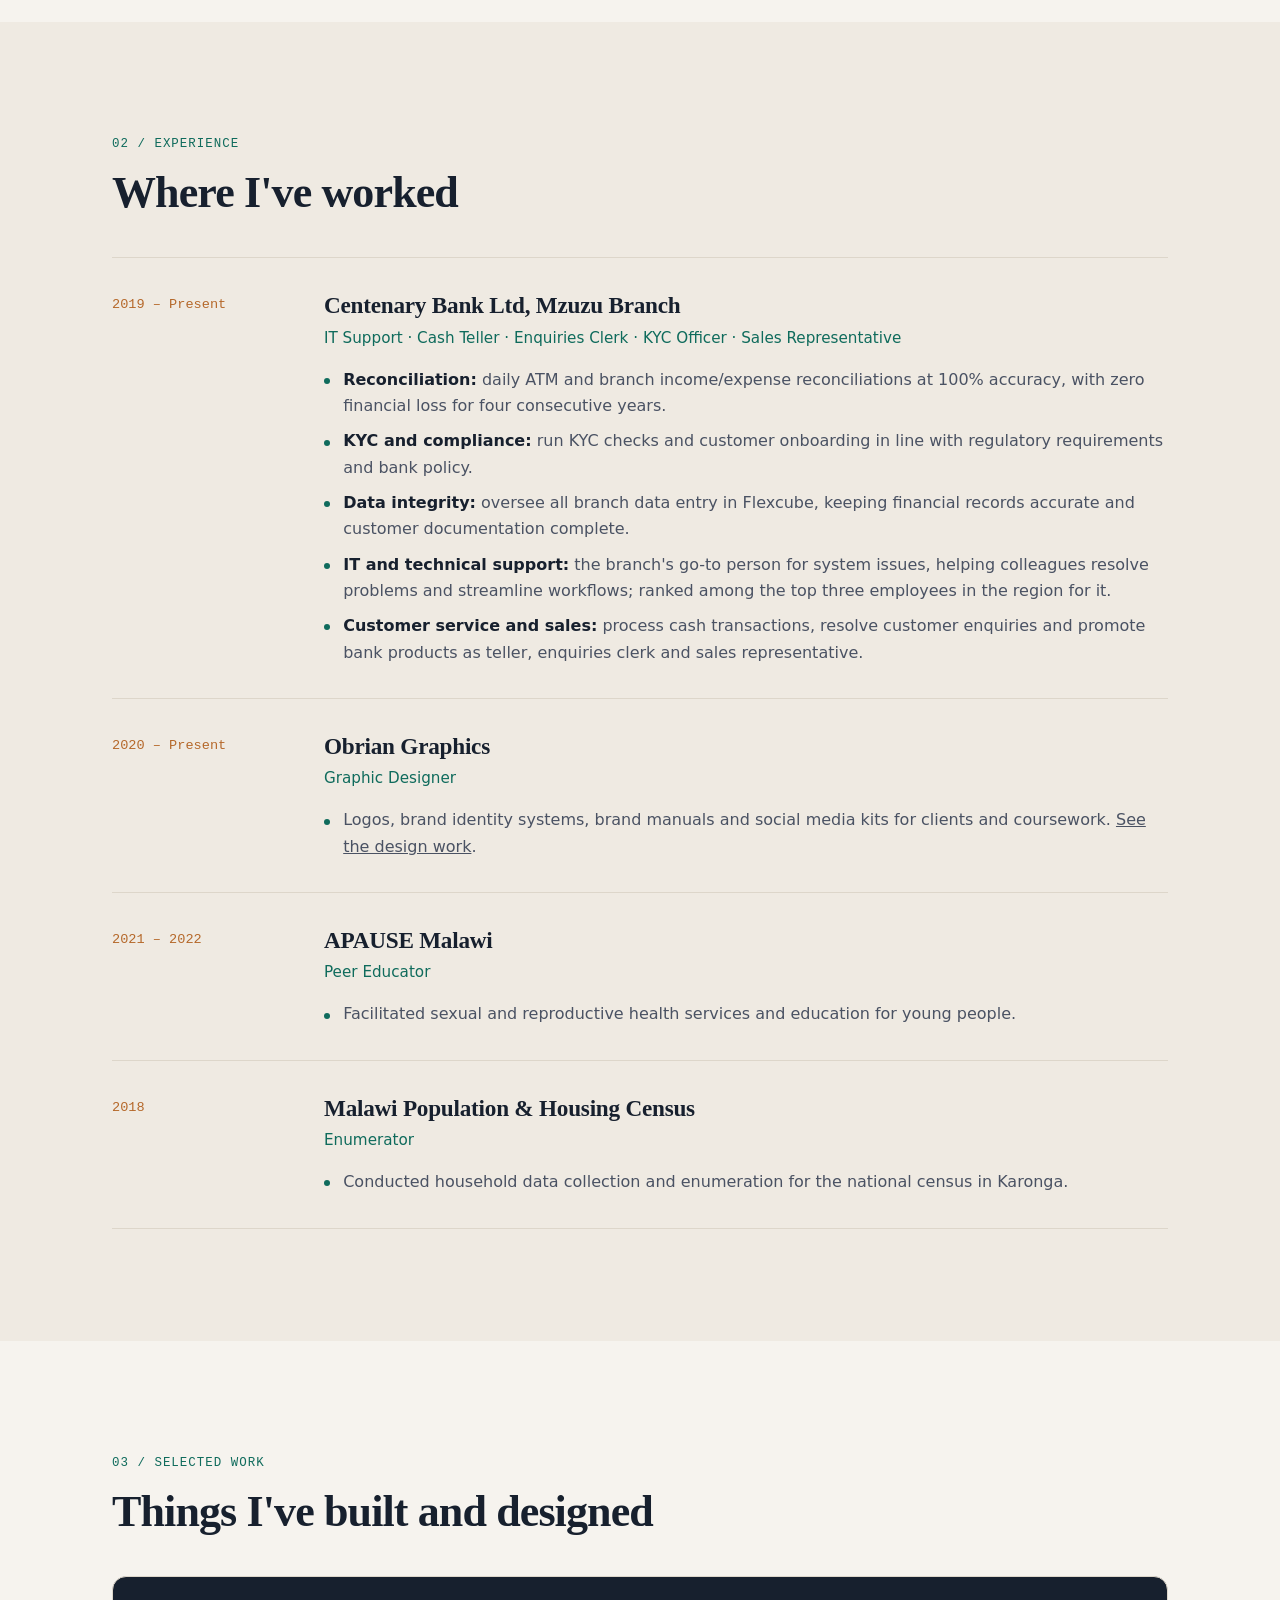
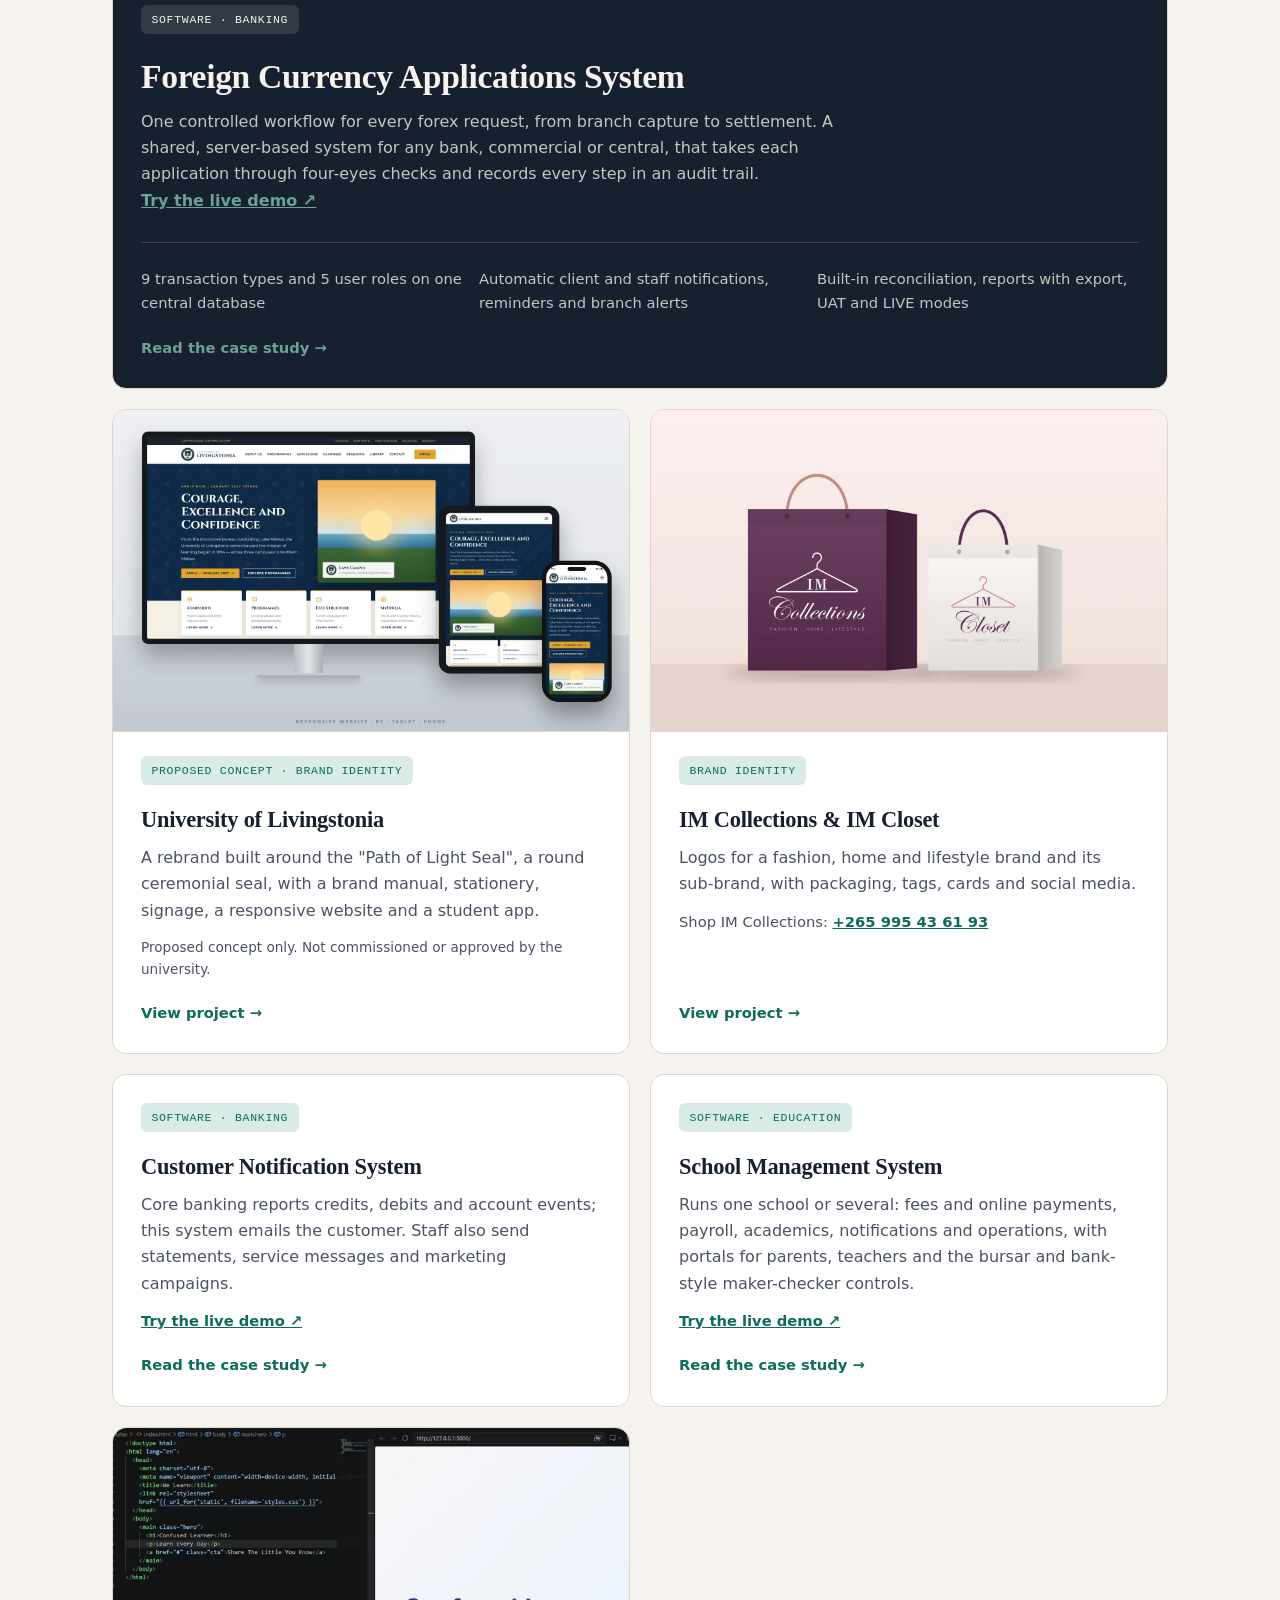
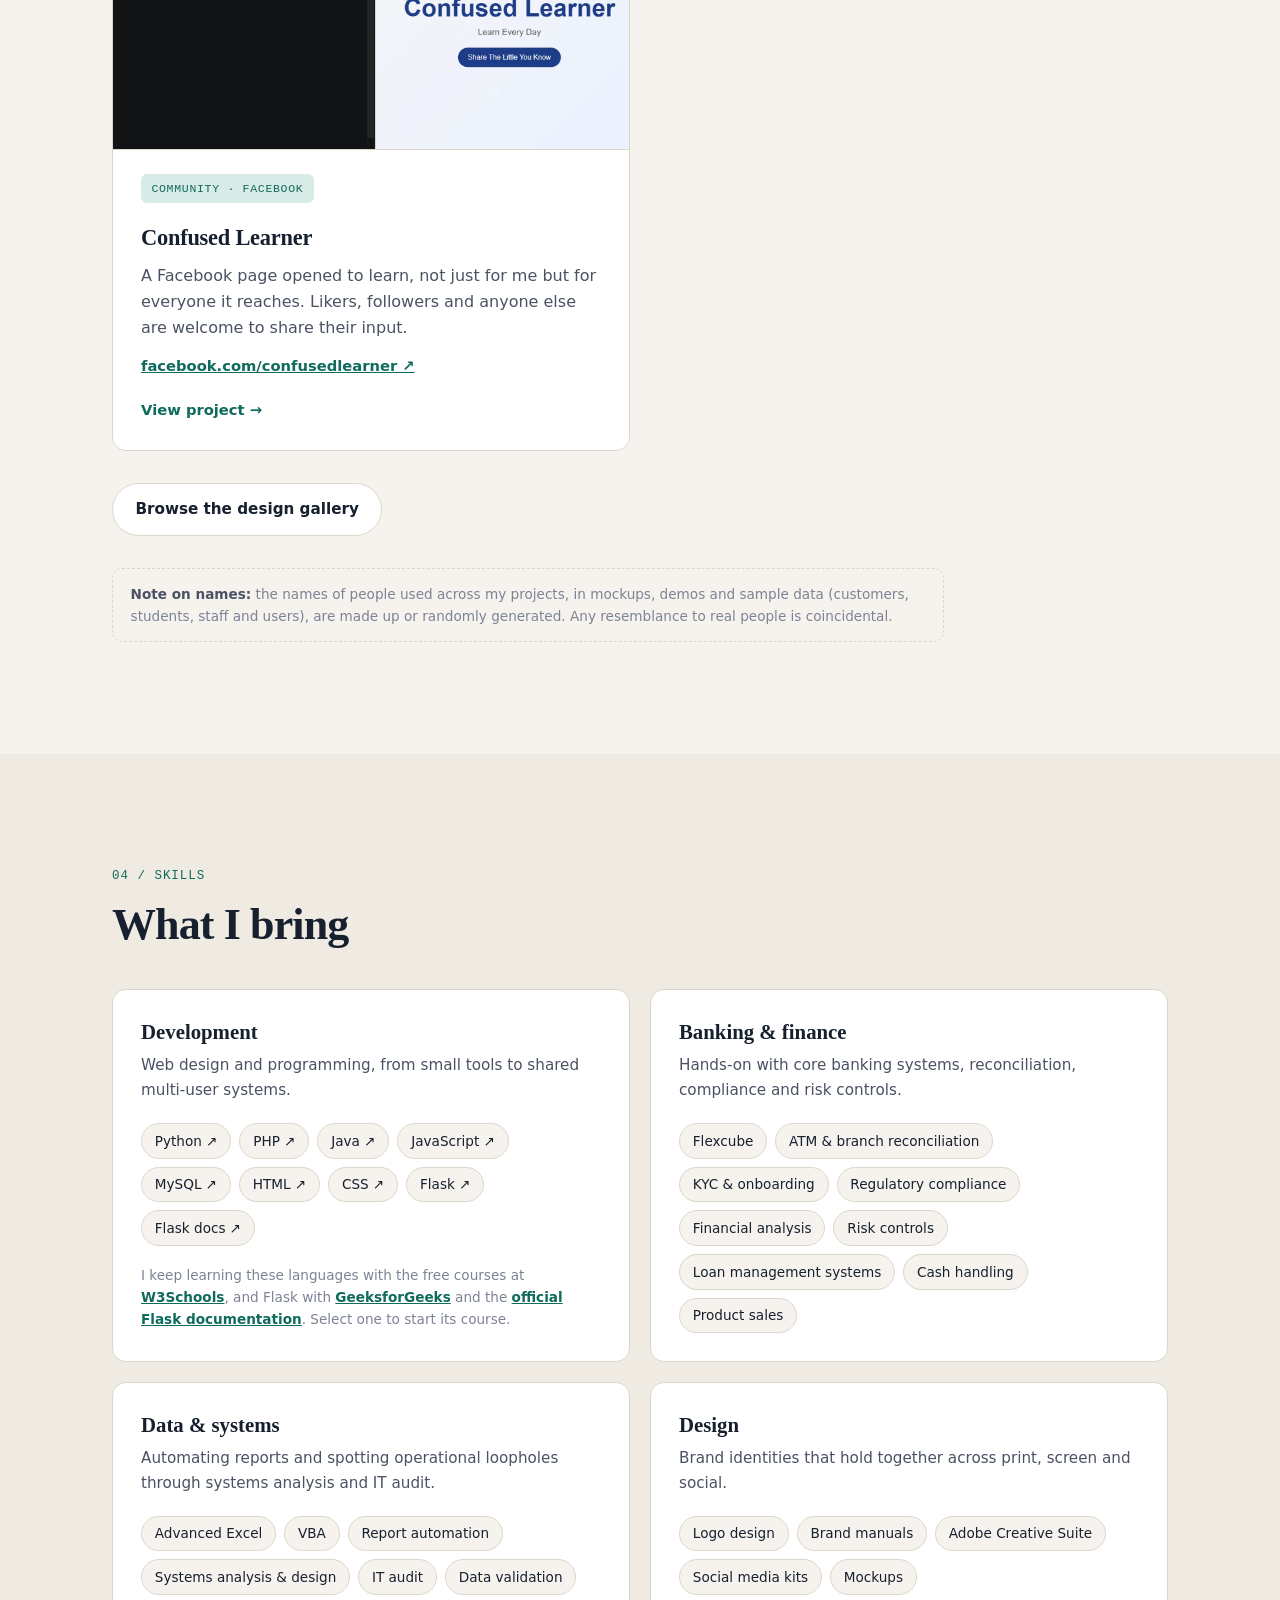
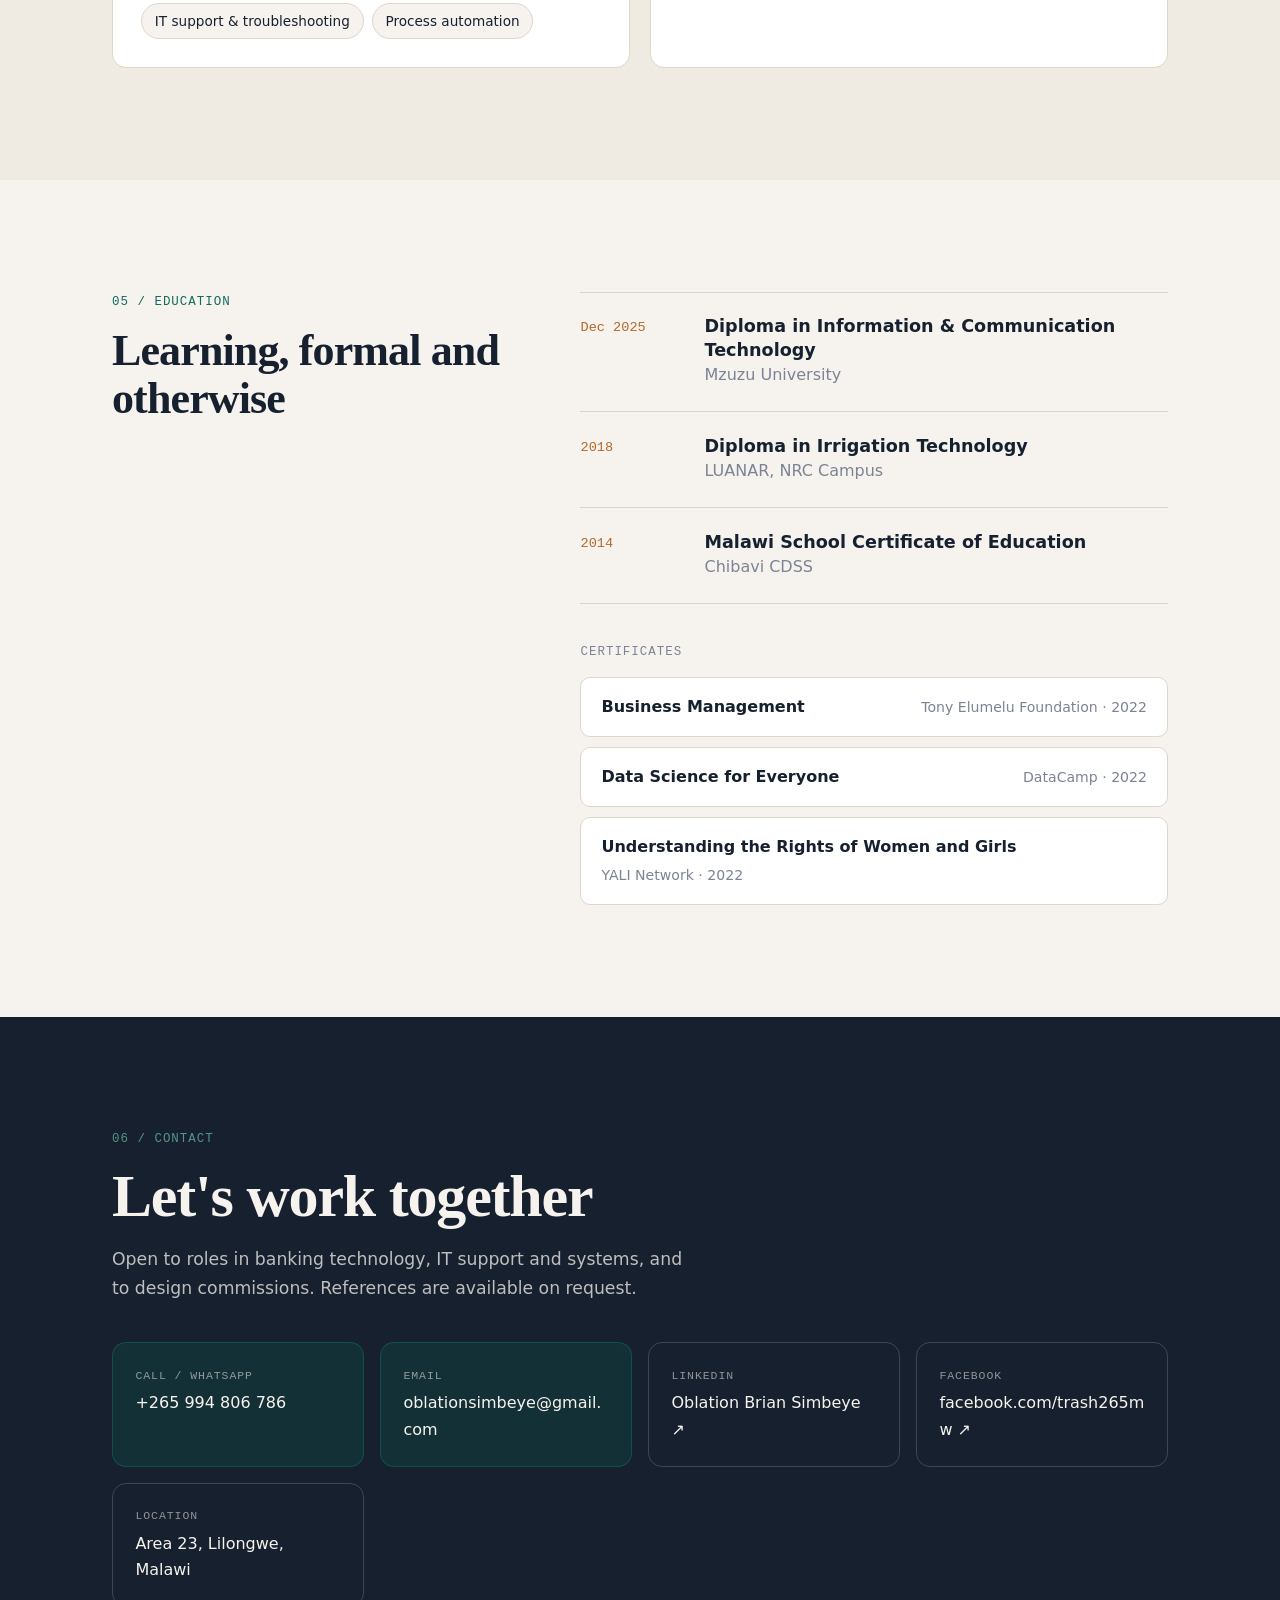
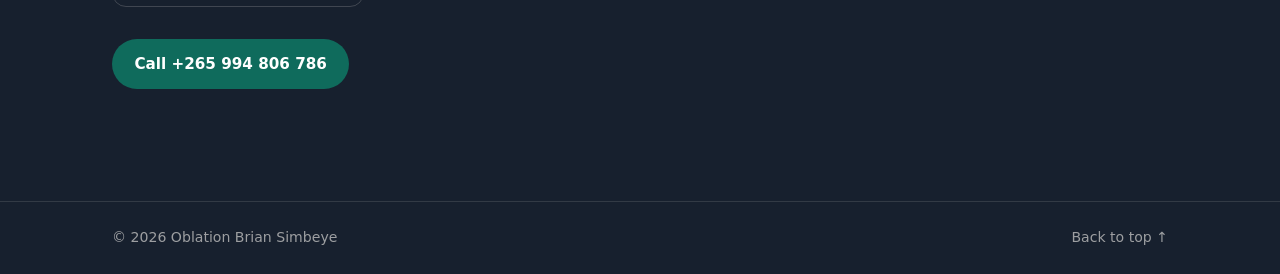
==== commit 4ed64640: "Add Content-Security-Policy and referrer policy to every page Inline scripts are allowed only by the" ====
--- a/client/index.html
+++ b/client/index.html
@@ -2,6 +2,7 @@
 <html lang="en">
 <head>
     <meta charset="UTF-8">
+<!-- security: CSP + referrer (python tools/update_csp.py client) --><meta http-equiv="Content-Security-Policy" content="default-src 'self'; script-src 'self' 'sha256-E9oFdhJF4pEdfSpy9rgxk0kBlykZSUh9DjskdalexQ0='; style-src 'self' 'unsafe-inline' https://fonts.googleapis.com; font-src 'self' data: https://fonts.gstatic.com; img-src 'self' data:; frame-src 'self'; connect-src 'self'; object-src 'none'; base-uri 'self'; form-action 'none'"><meta name="referrer" content="strict-origin-when-cross-origin"><!-- /security -->
     <meta name="viewport" content="width=device-width, initial-scale=1.0">
     <title>Oblation Brian Simbeye · Portfolio</title>
     <meta name="description" content="Banker · ICT Professional · Graphic Designer in Malawi: core banking operations, KYC and compliance, software development and graphic design.">
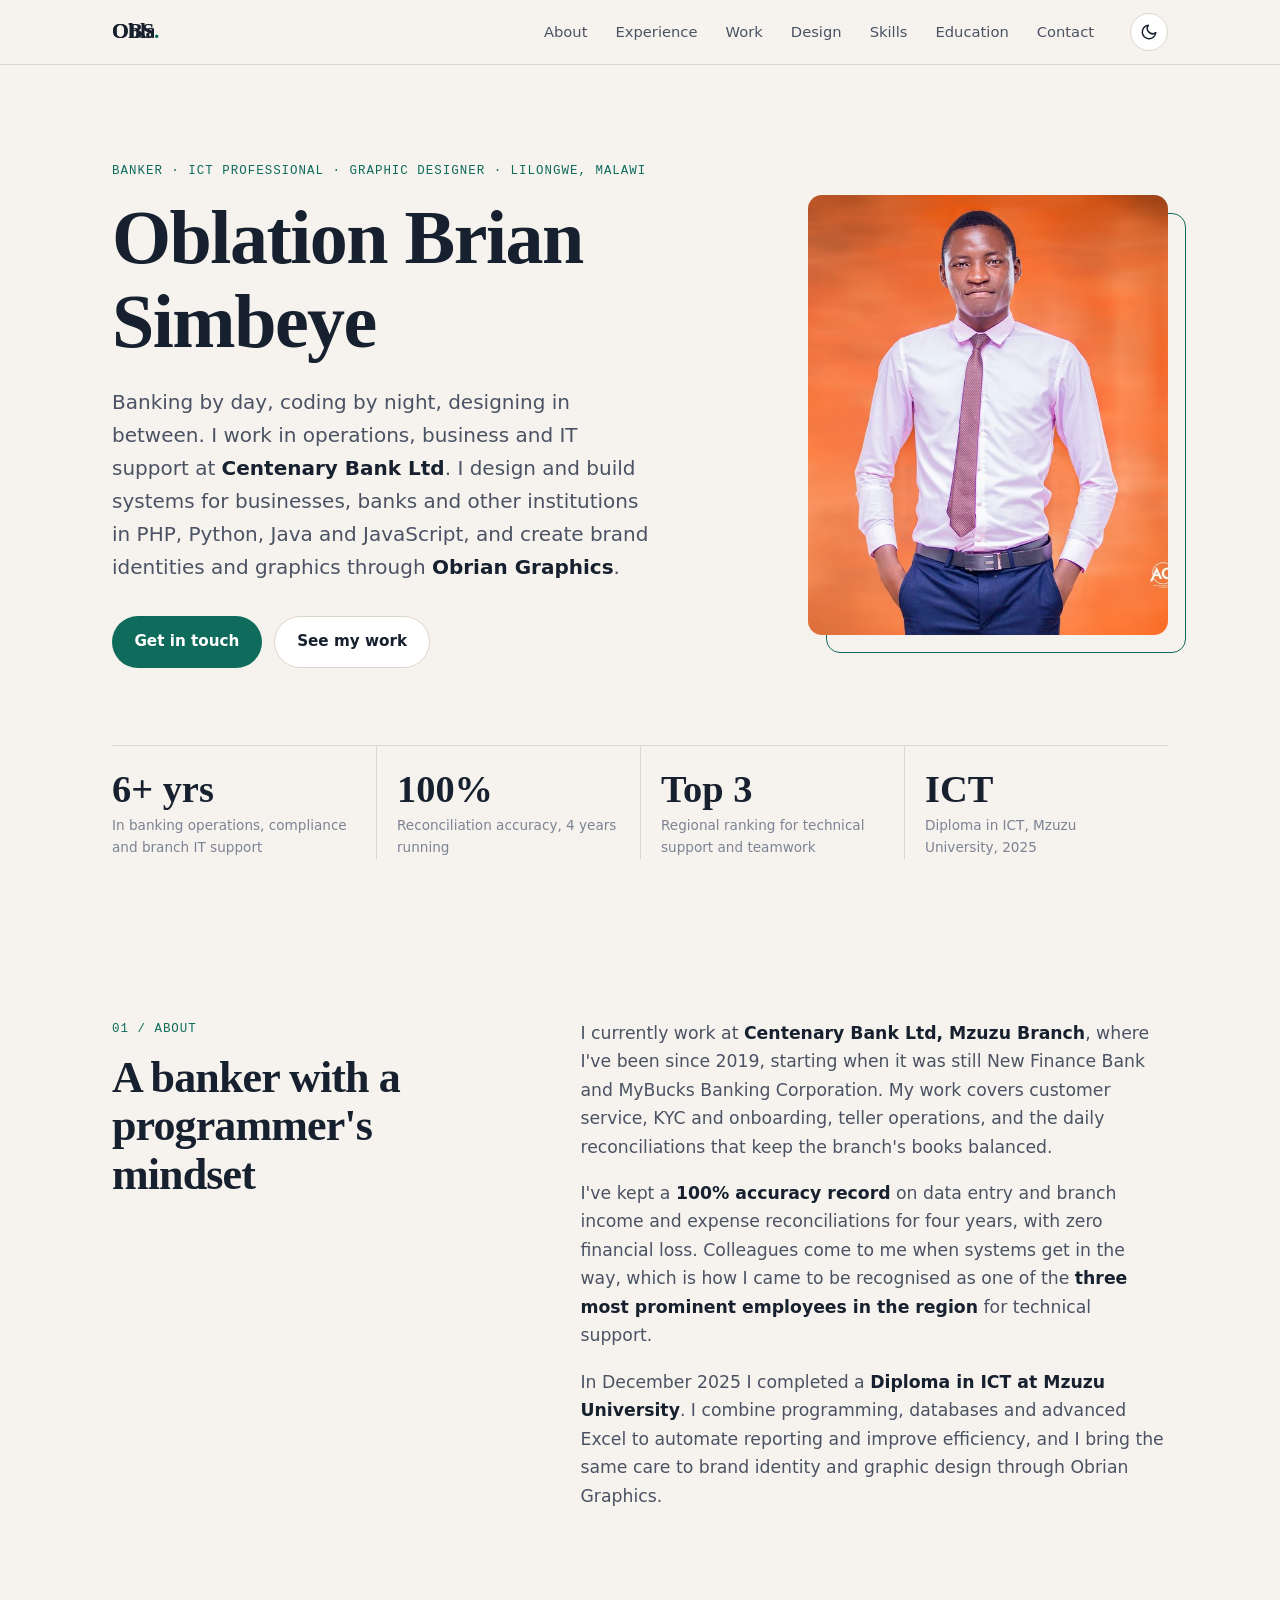
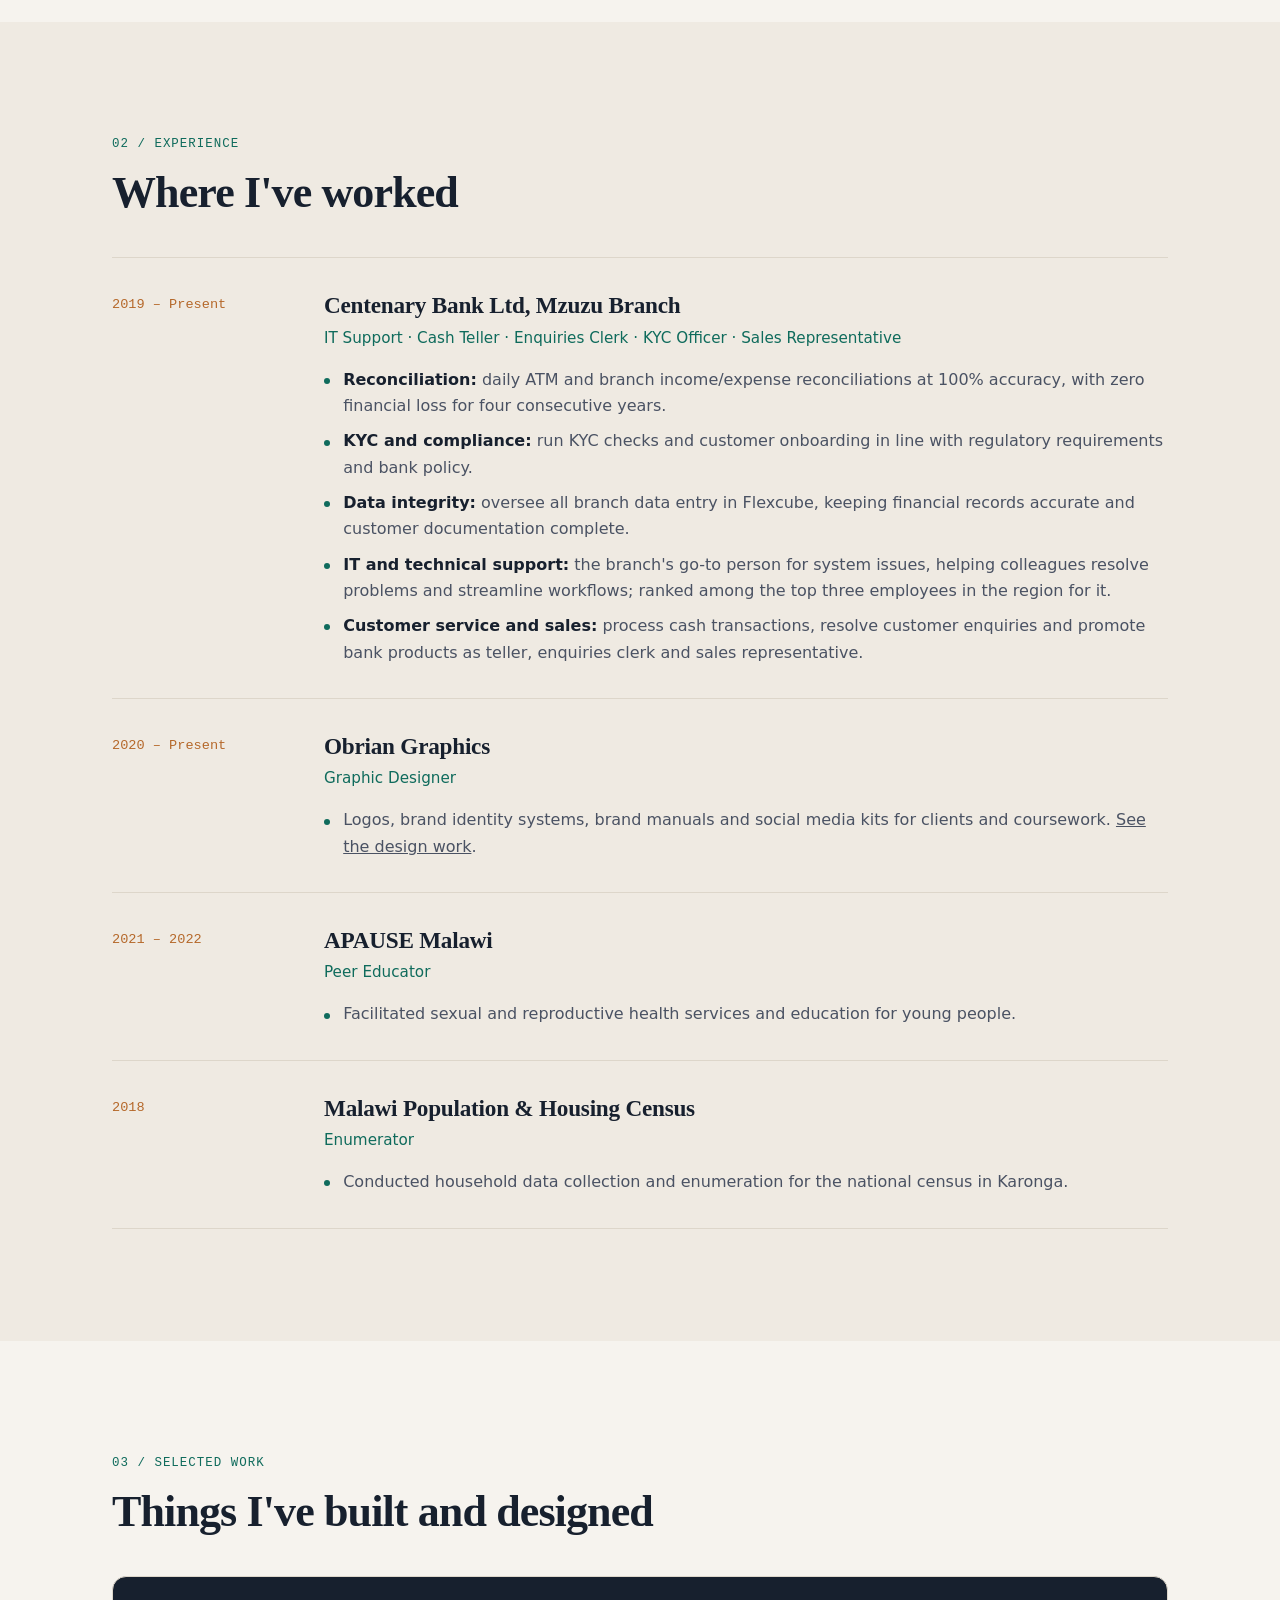
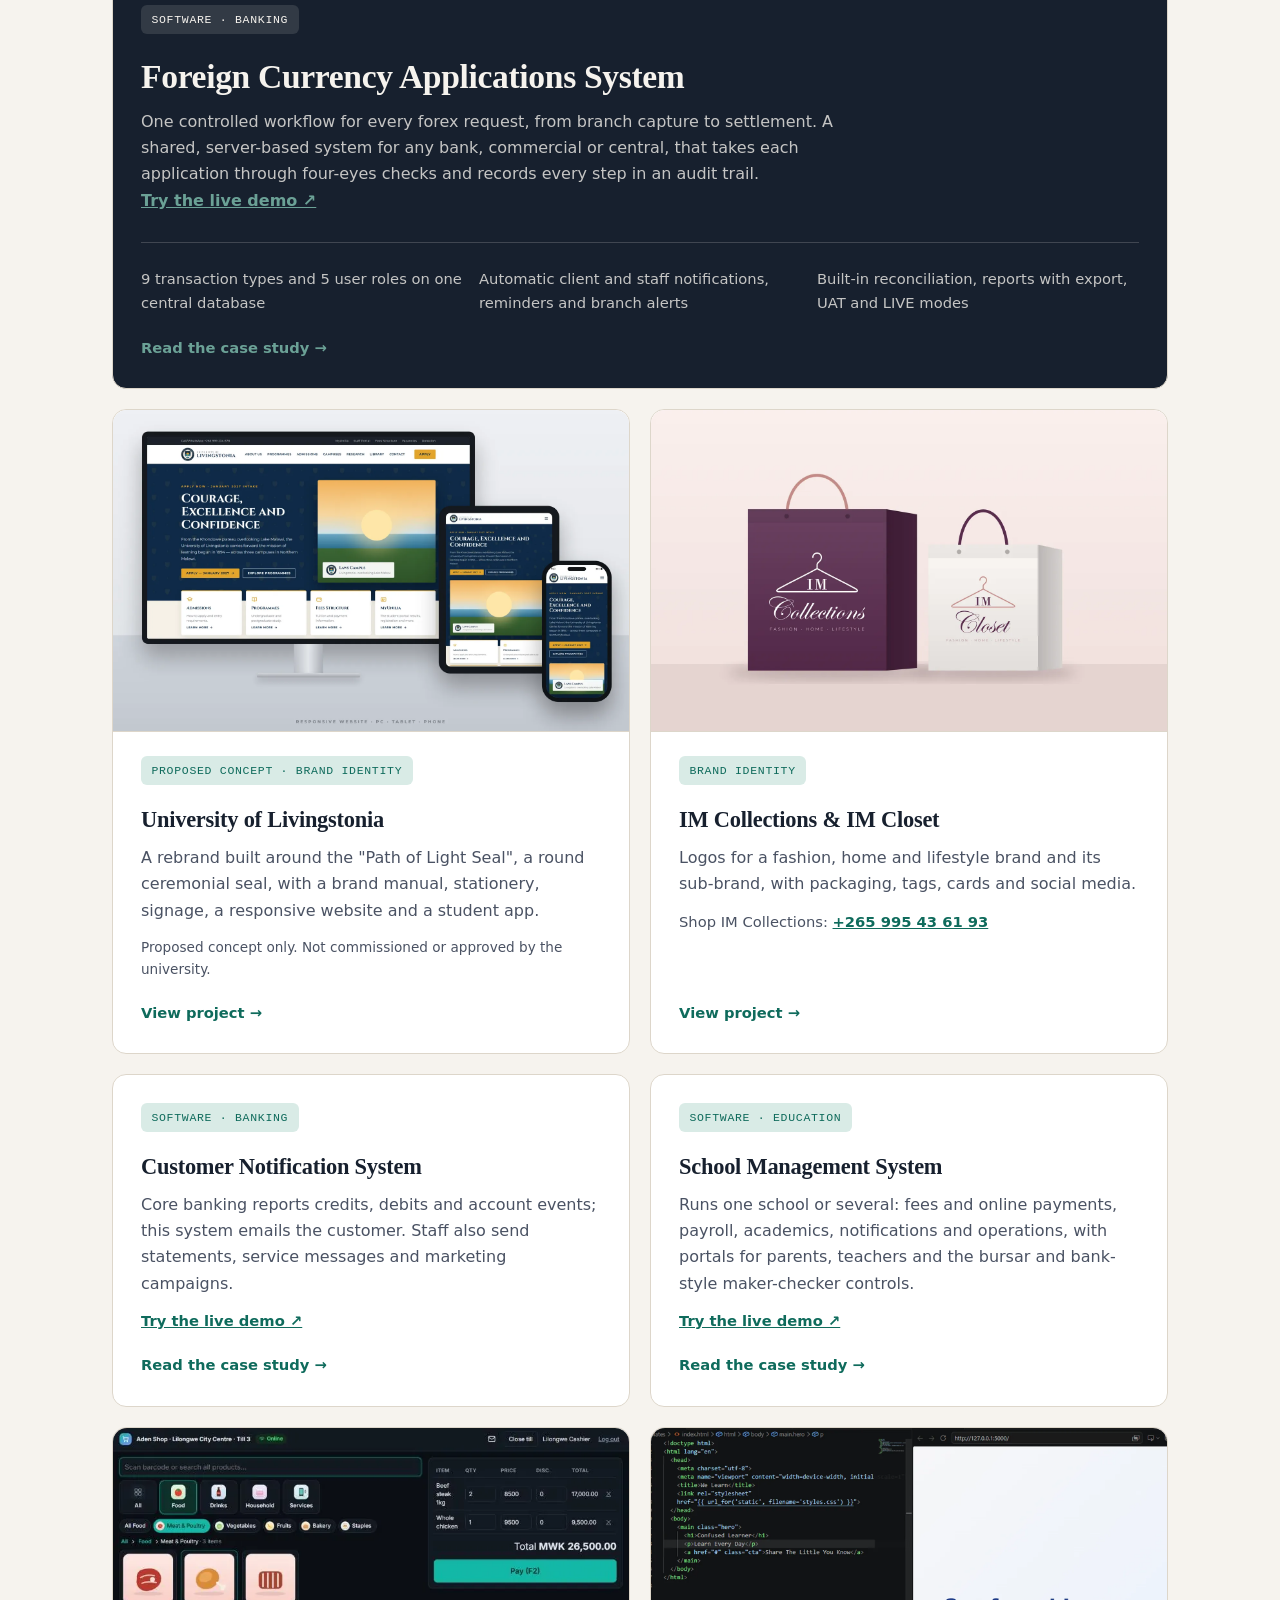
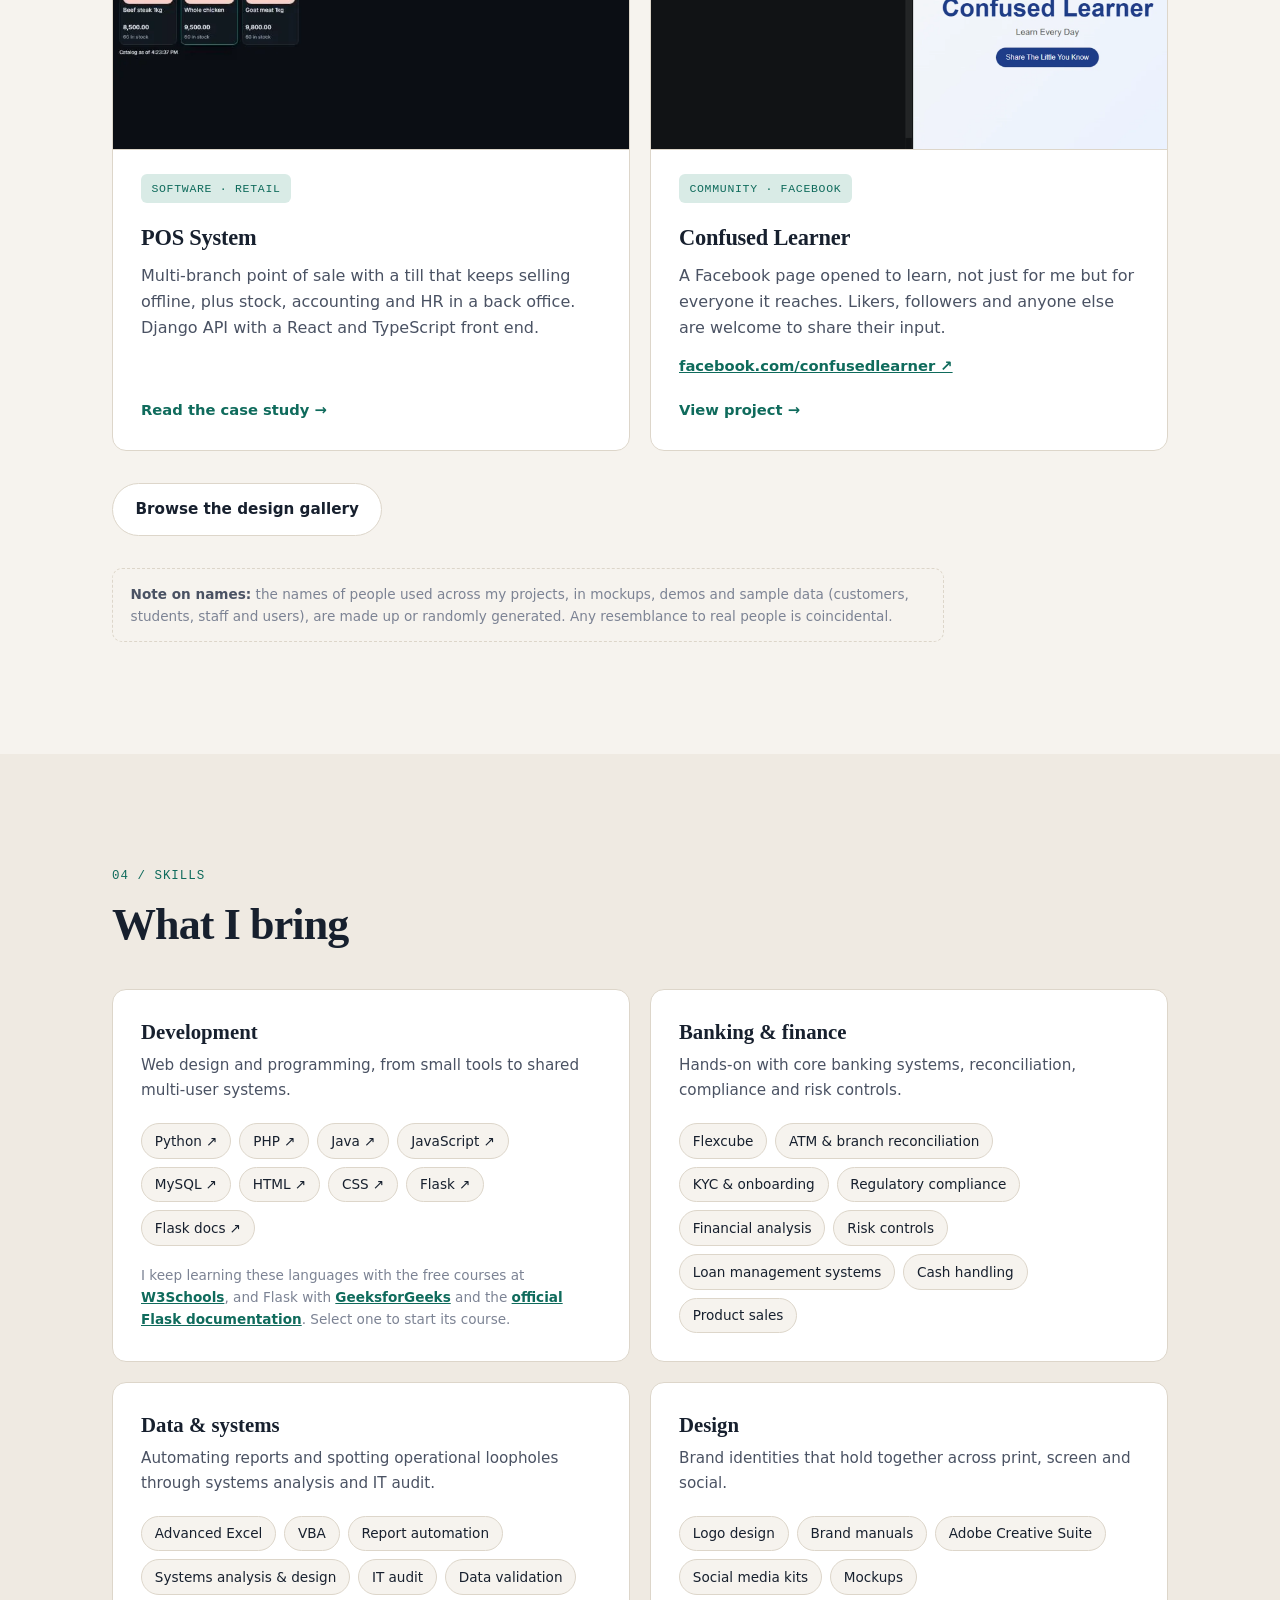
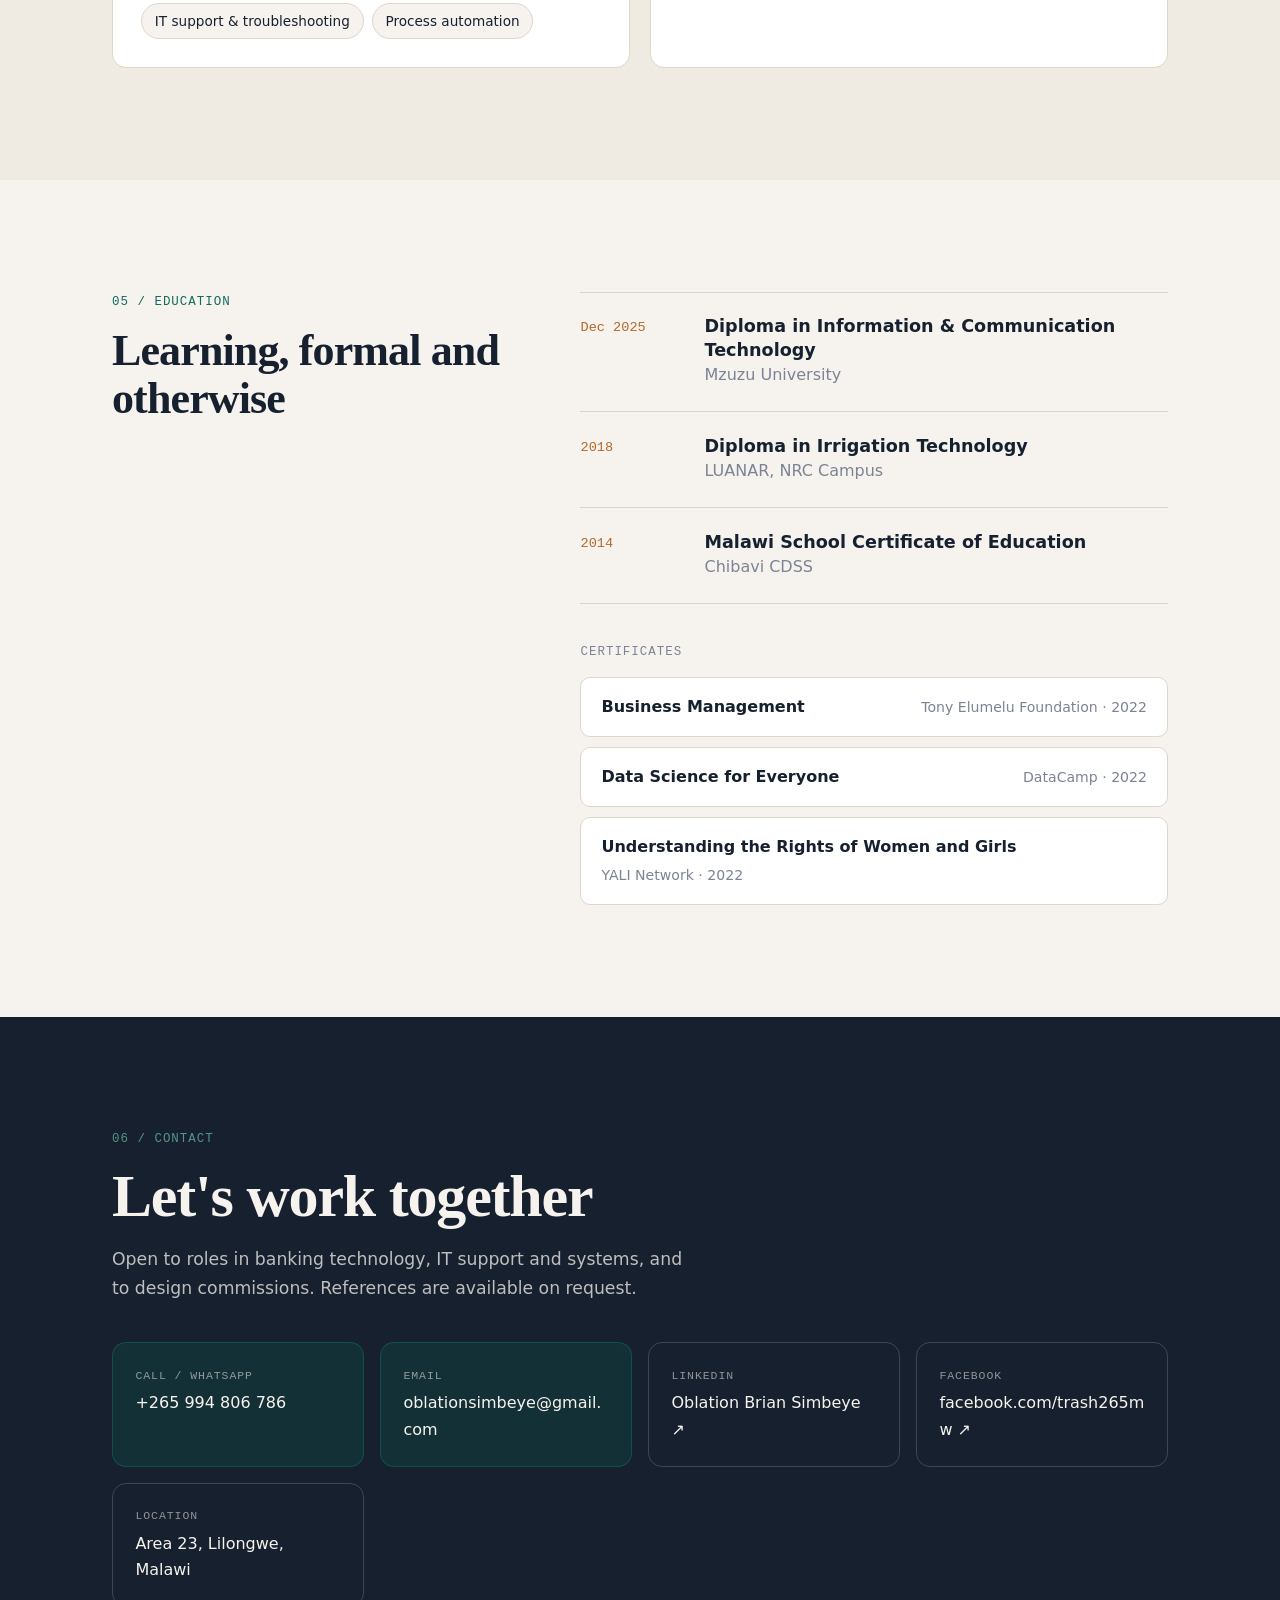
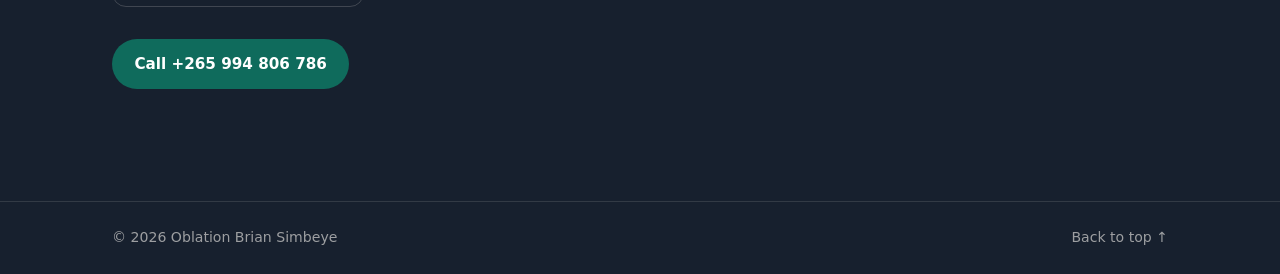
==== commit 2a44b3ad: "Add the POS System and refresh project feature texts New POS System case study and home card. Forex," ====
--- a/client/index.html
+++ b/client/index.html
@@ -266,6 +266,19 @@
                     </article>
 
                     <article class="project">
+                        <a class="project-media" href="work/pos.html" tabindex="-1" aria-hidden="true">
+                            <img src="images/pos/pos.webp" alt="" loading="lazy" width="800" height="500">
+                        </a>
+                        <div class="project-tag">Software · Retail</div>
+                        <h3><a href="work/pos.html">POS System</a></h3>
+                        <p>
+                            Multi-branch point of sale with a till that keeps selling offline, plus stock, accounting
+                            and HR in a back office. Django API with a React and TypeScript front end.
+                        </p>
+                        <span class="project-link">Read the case study</span>
+                    </article>
+
+                    <article class="project">
                         <a class="project-media" href="work/we-learn.html" tabindex="-1" aria-hidden="true">
                             <img src="images/we-learn/screen.webp" alt="" loading="lazy" width="1600" height="1600">
                         </a>
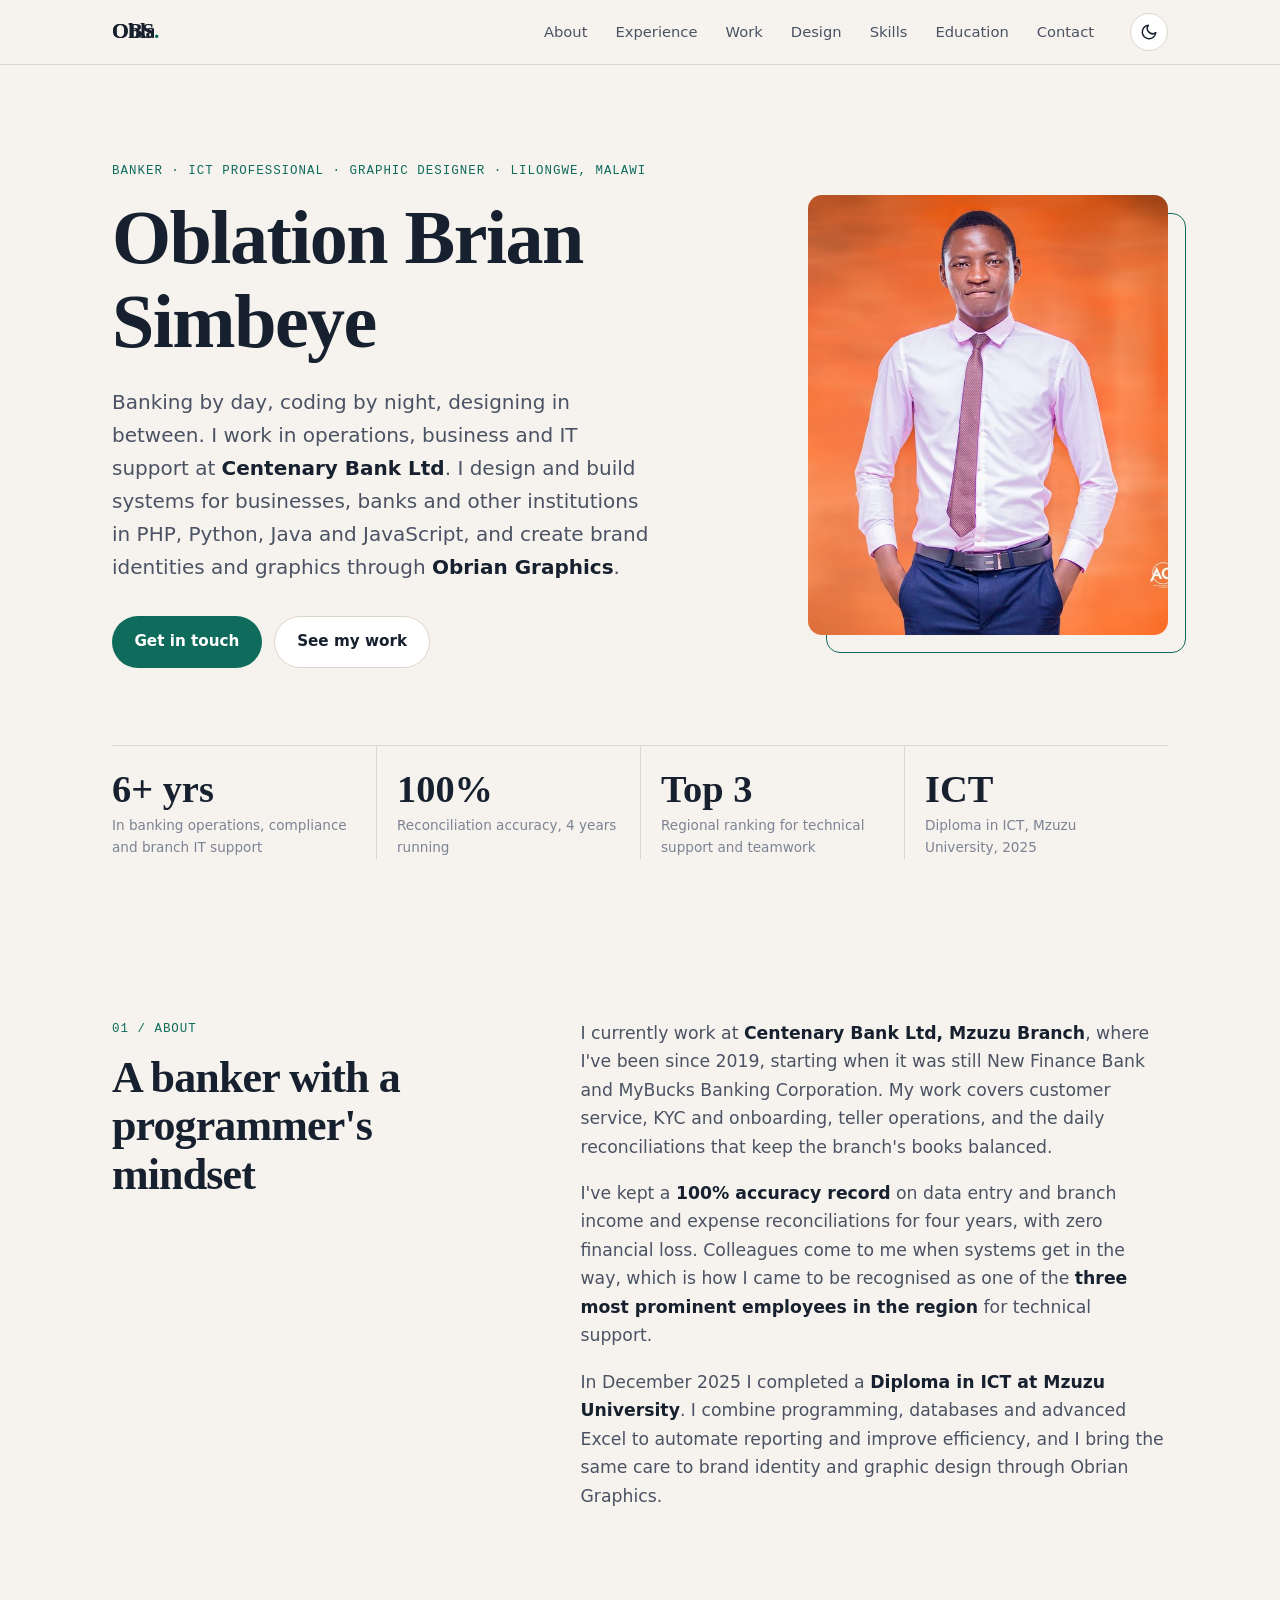
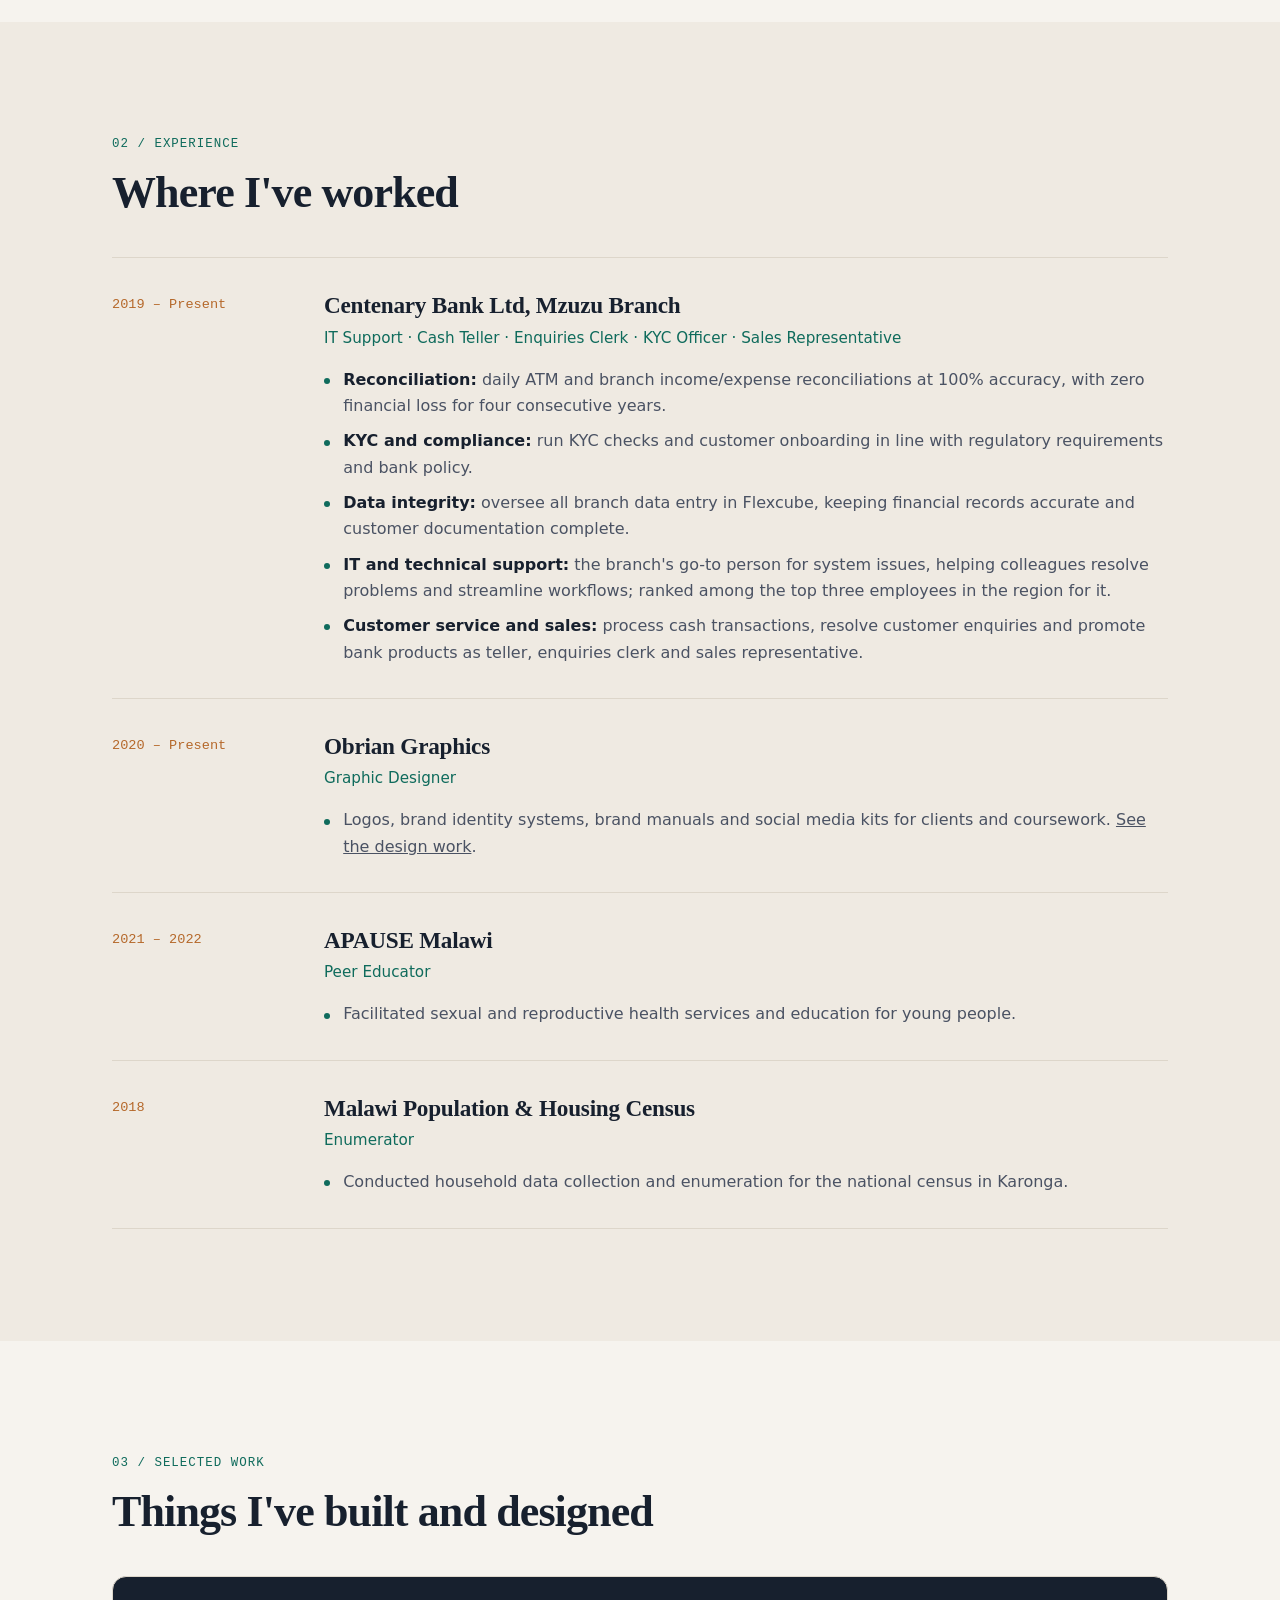
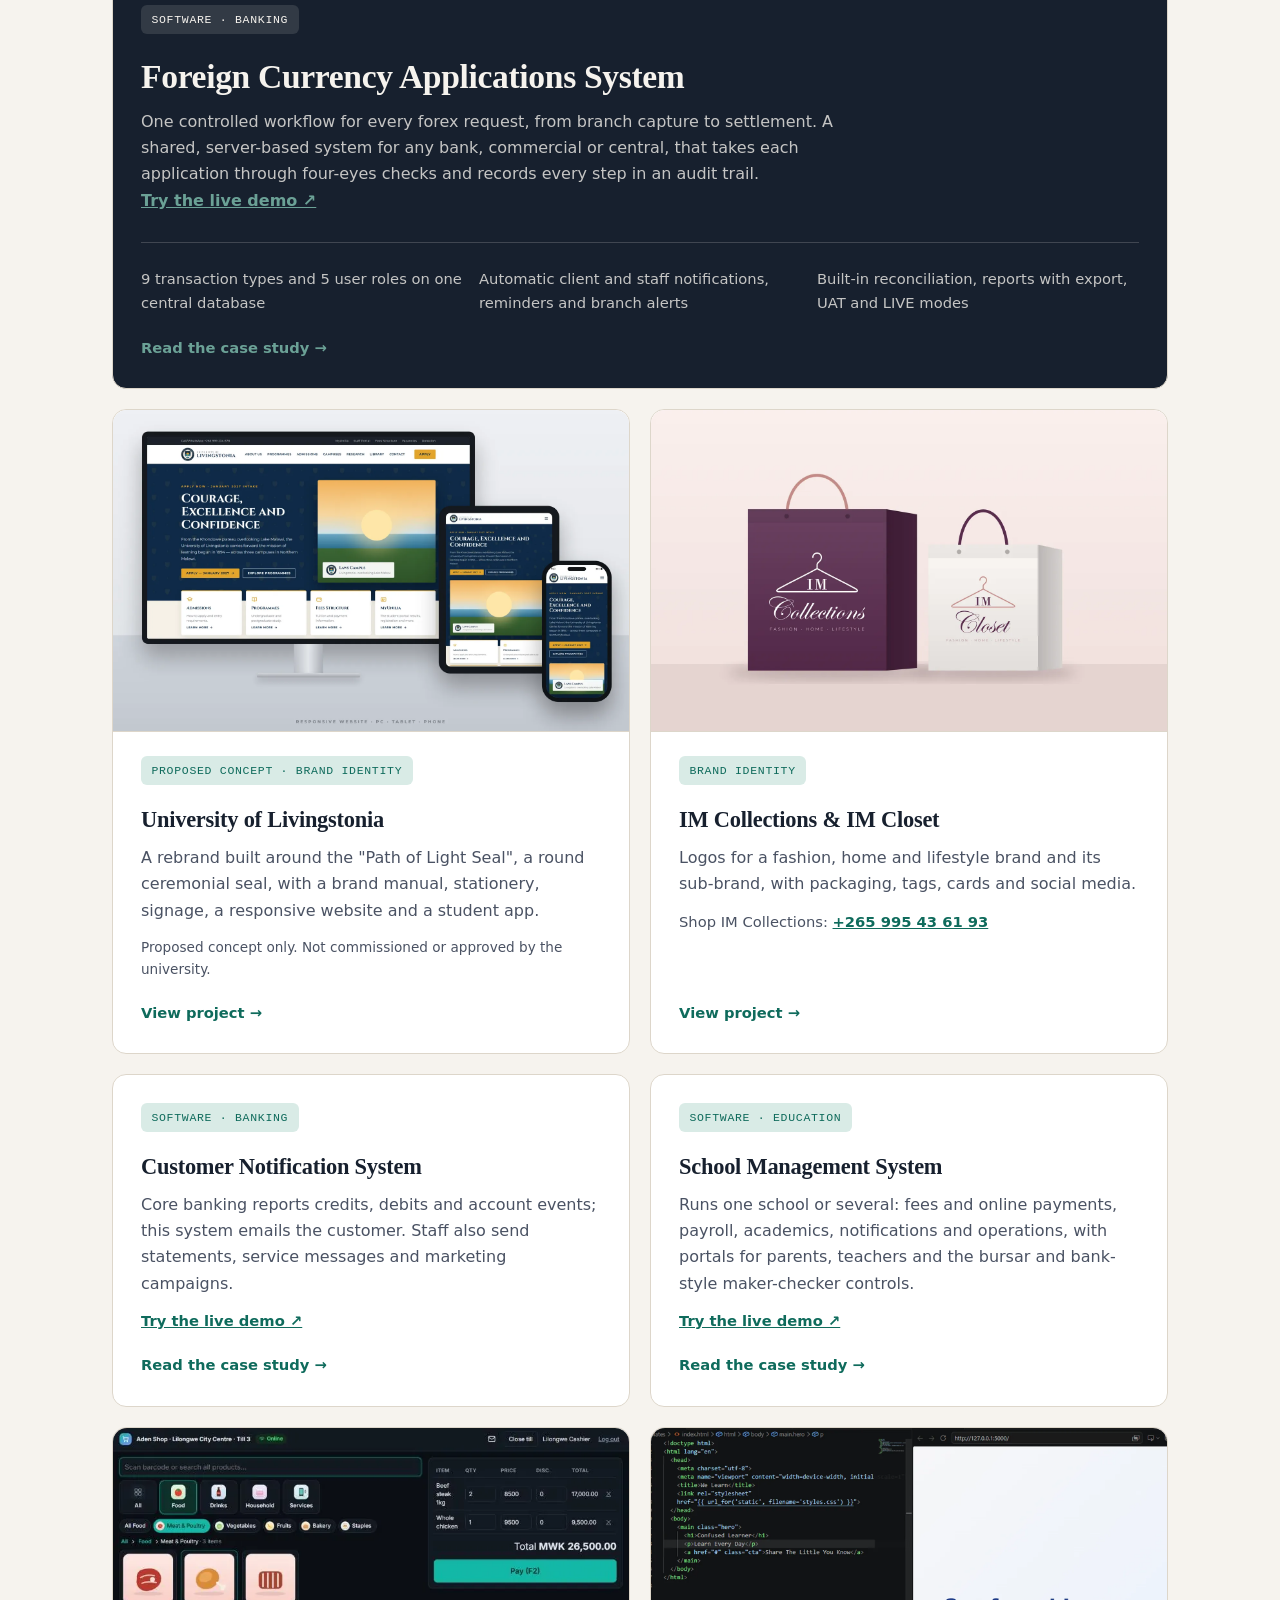
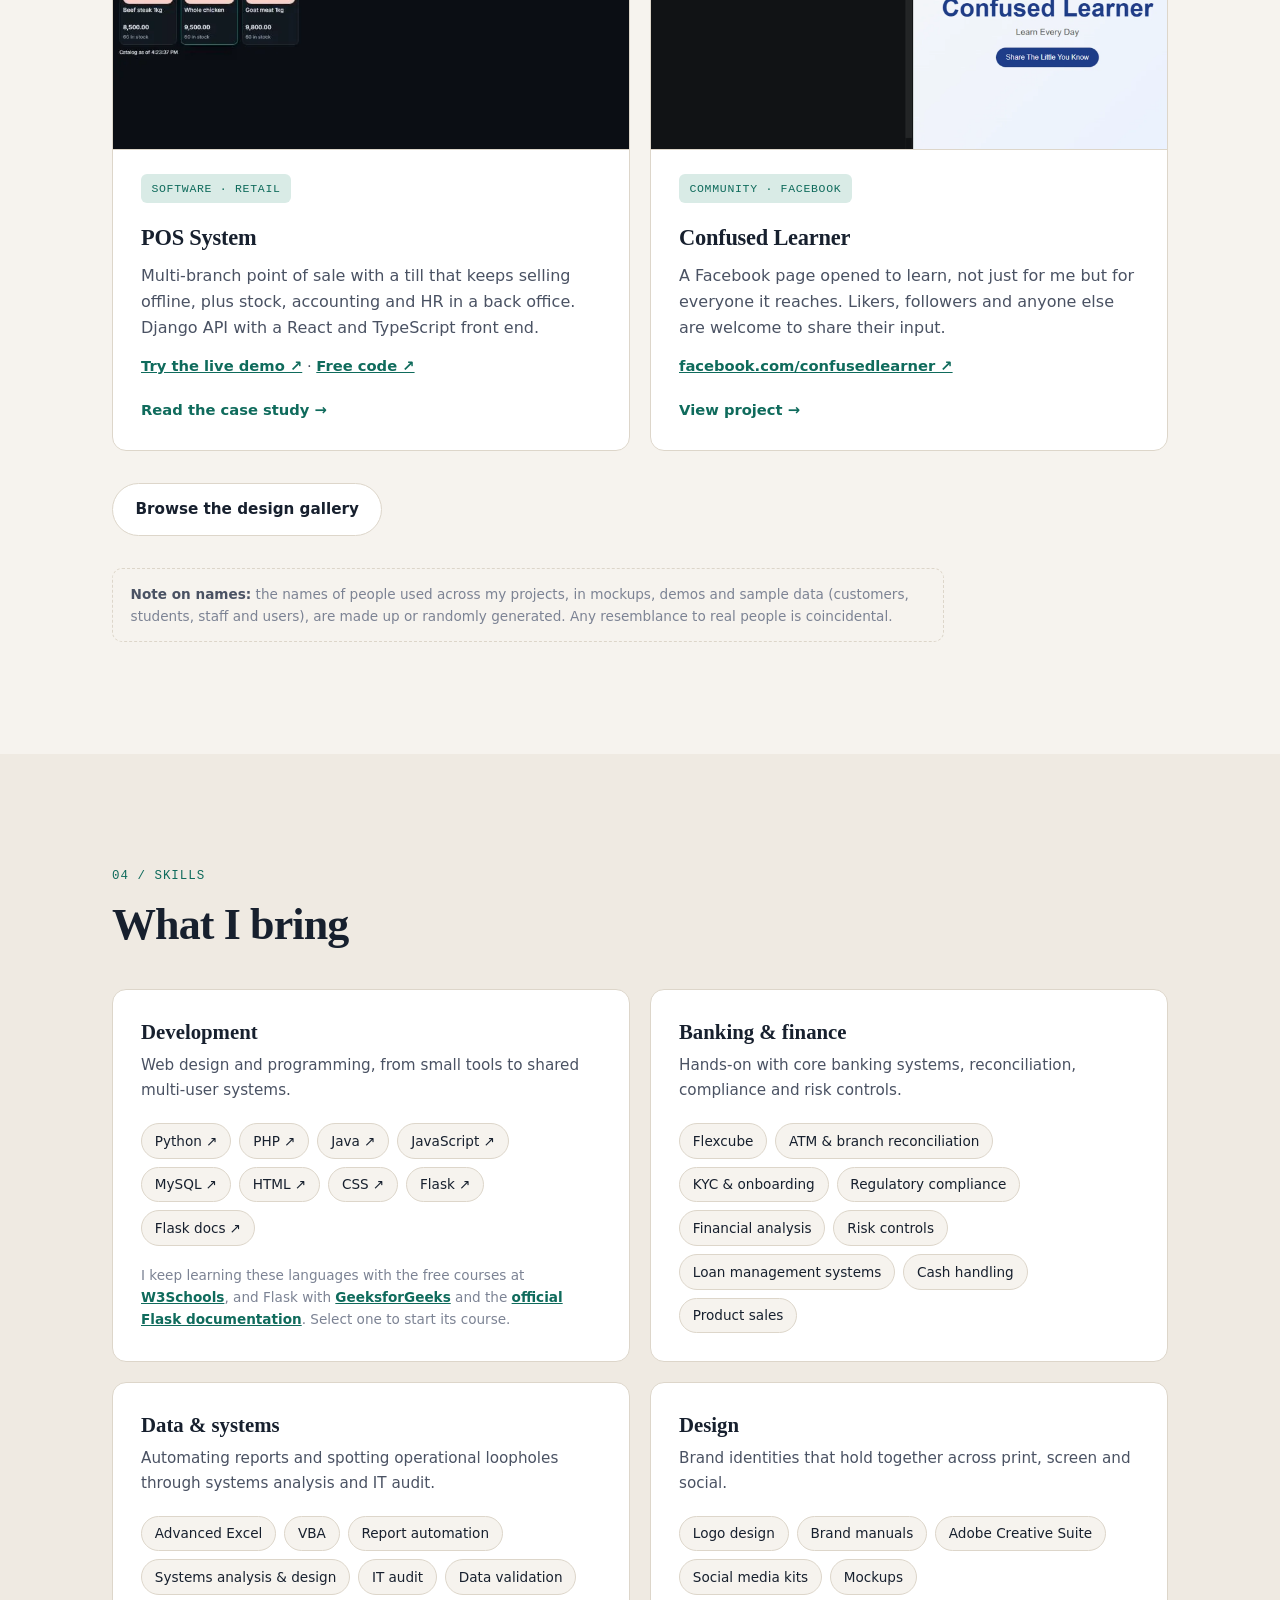
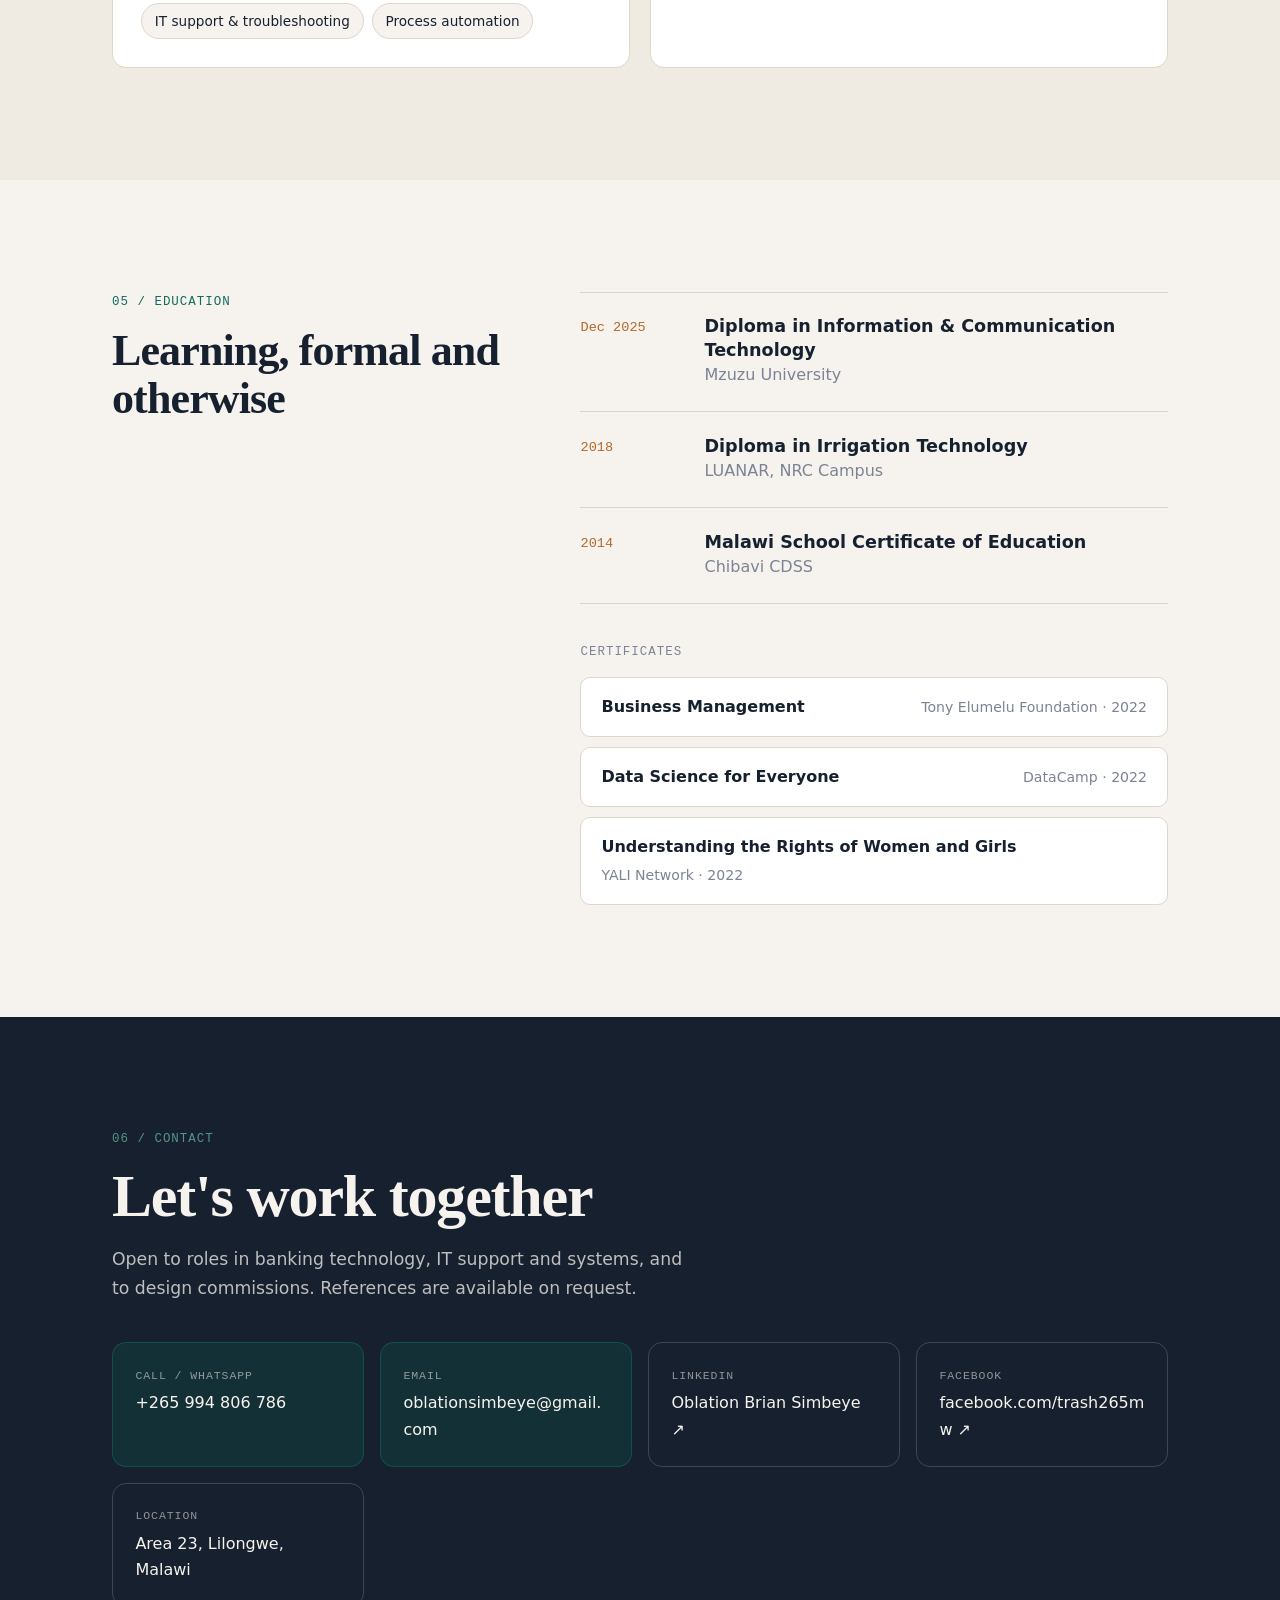
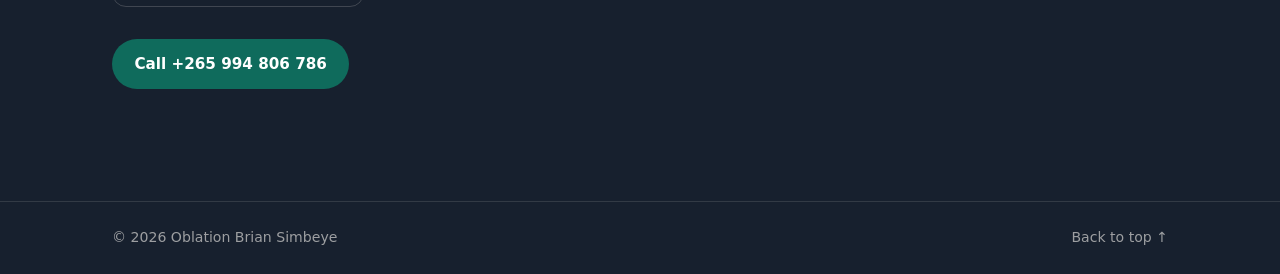
==== commit 1f64f686: "Link the live POS demo and say the code is free to use The POS page gets the live demo, a guide with" ====
--- a/client/index.html
+++ b/client/index.html
@@ -275,6 +275,7 @@
                             Multi-branch point of sale with a till that keeps selling offline, plus stock, accounting
                             and HR in a back office. Django API with a React and TypeScript front end.
                         </p>
+                        <p class="card-contact"><a href="https://pos-system-demo-bxfe.onrender.com/" target="_blank" rel="noopener" class="inline-demo">Try the live demo ↗</a> · <a href="https://github.com/obrianmw/pos-system" target="_blank" rel="noopener" class="inline-demo">Free code ↗</a></p>
                         <span class="project-link">Read the case study</span>
                     </article>
 
